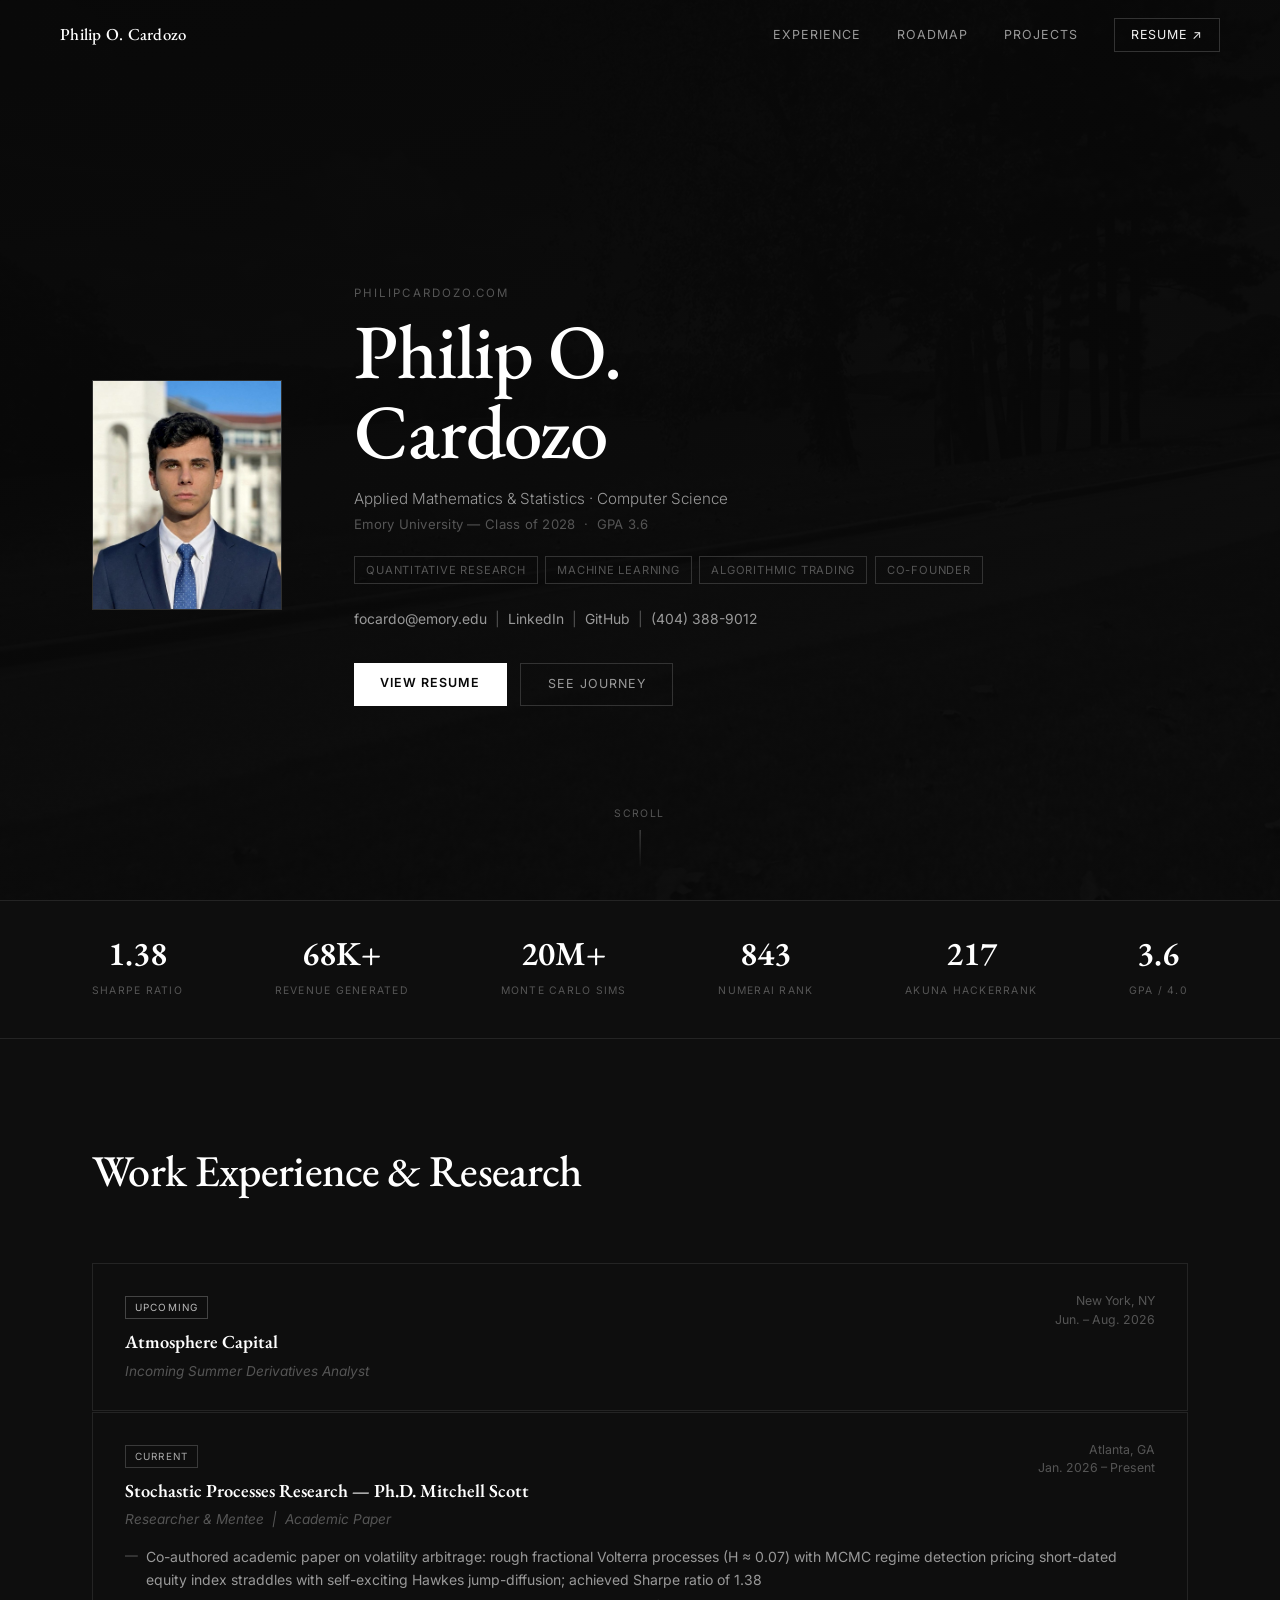
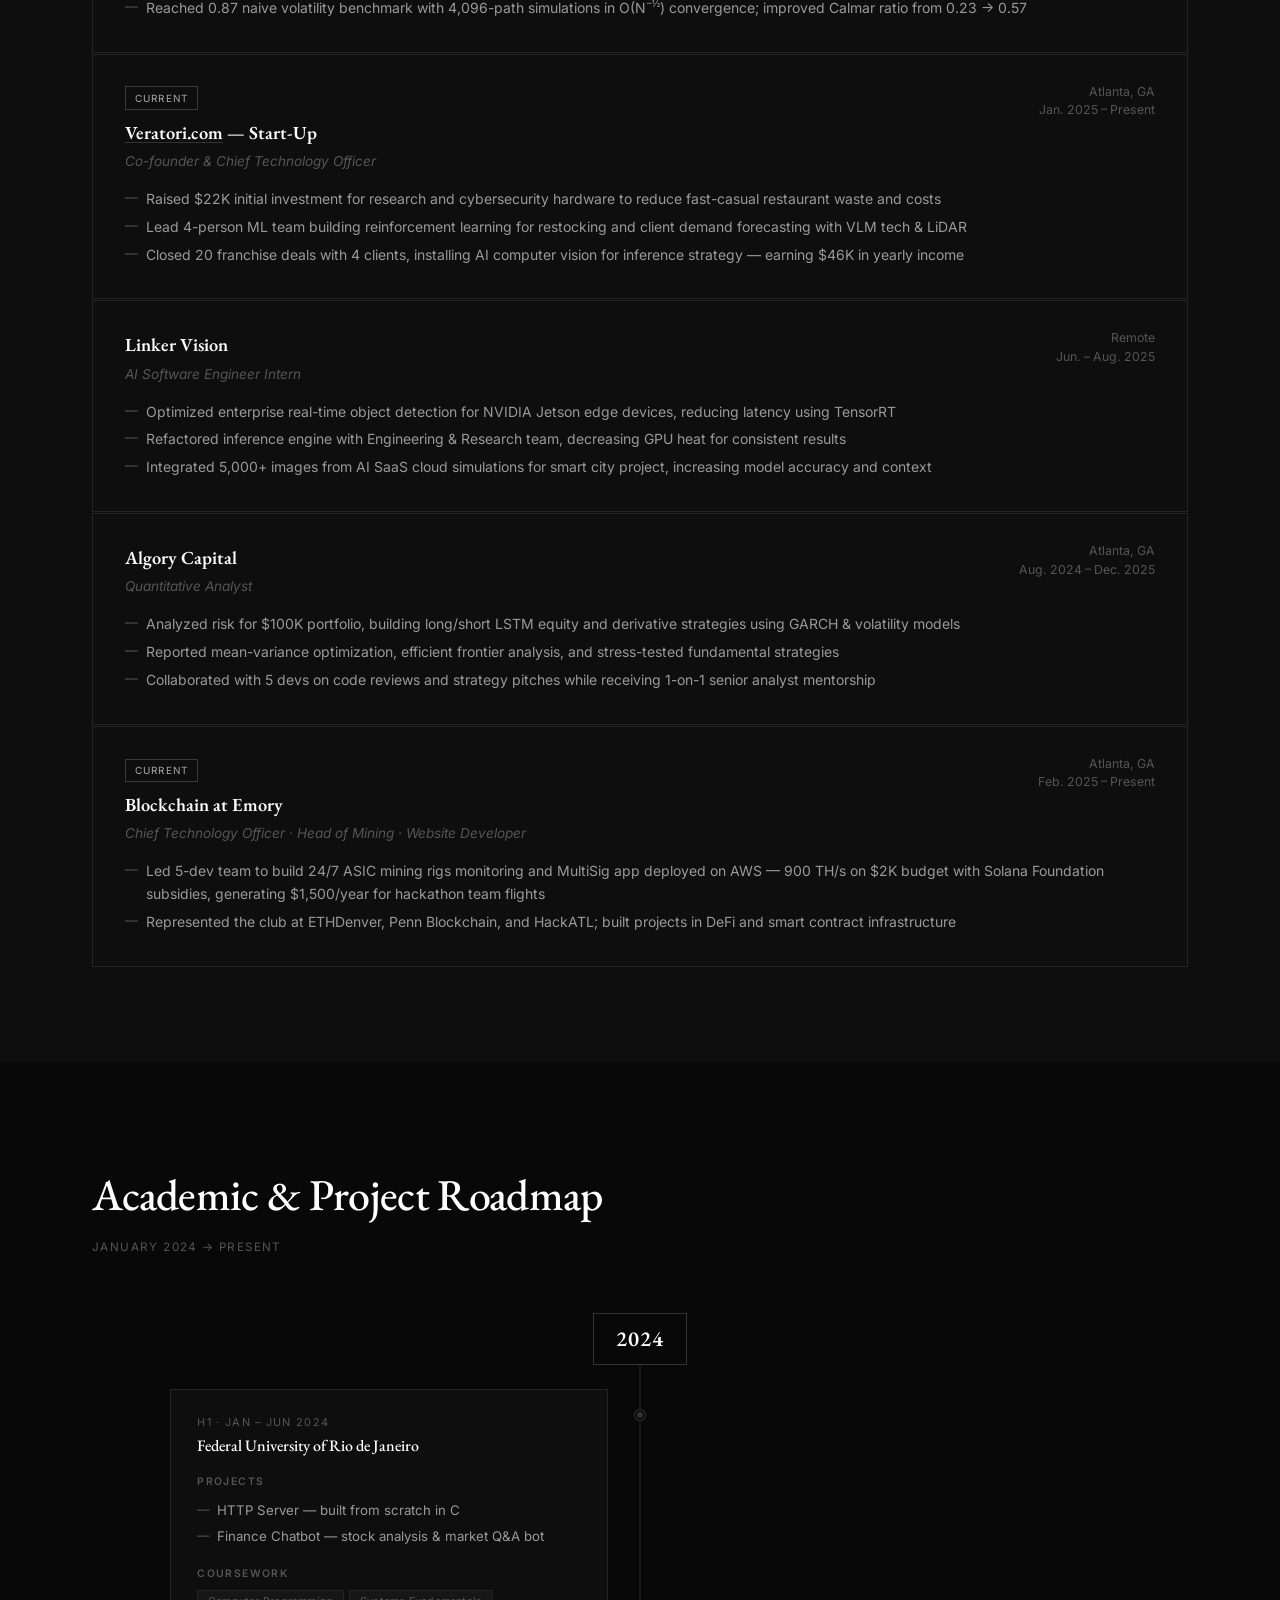
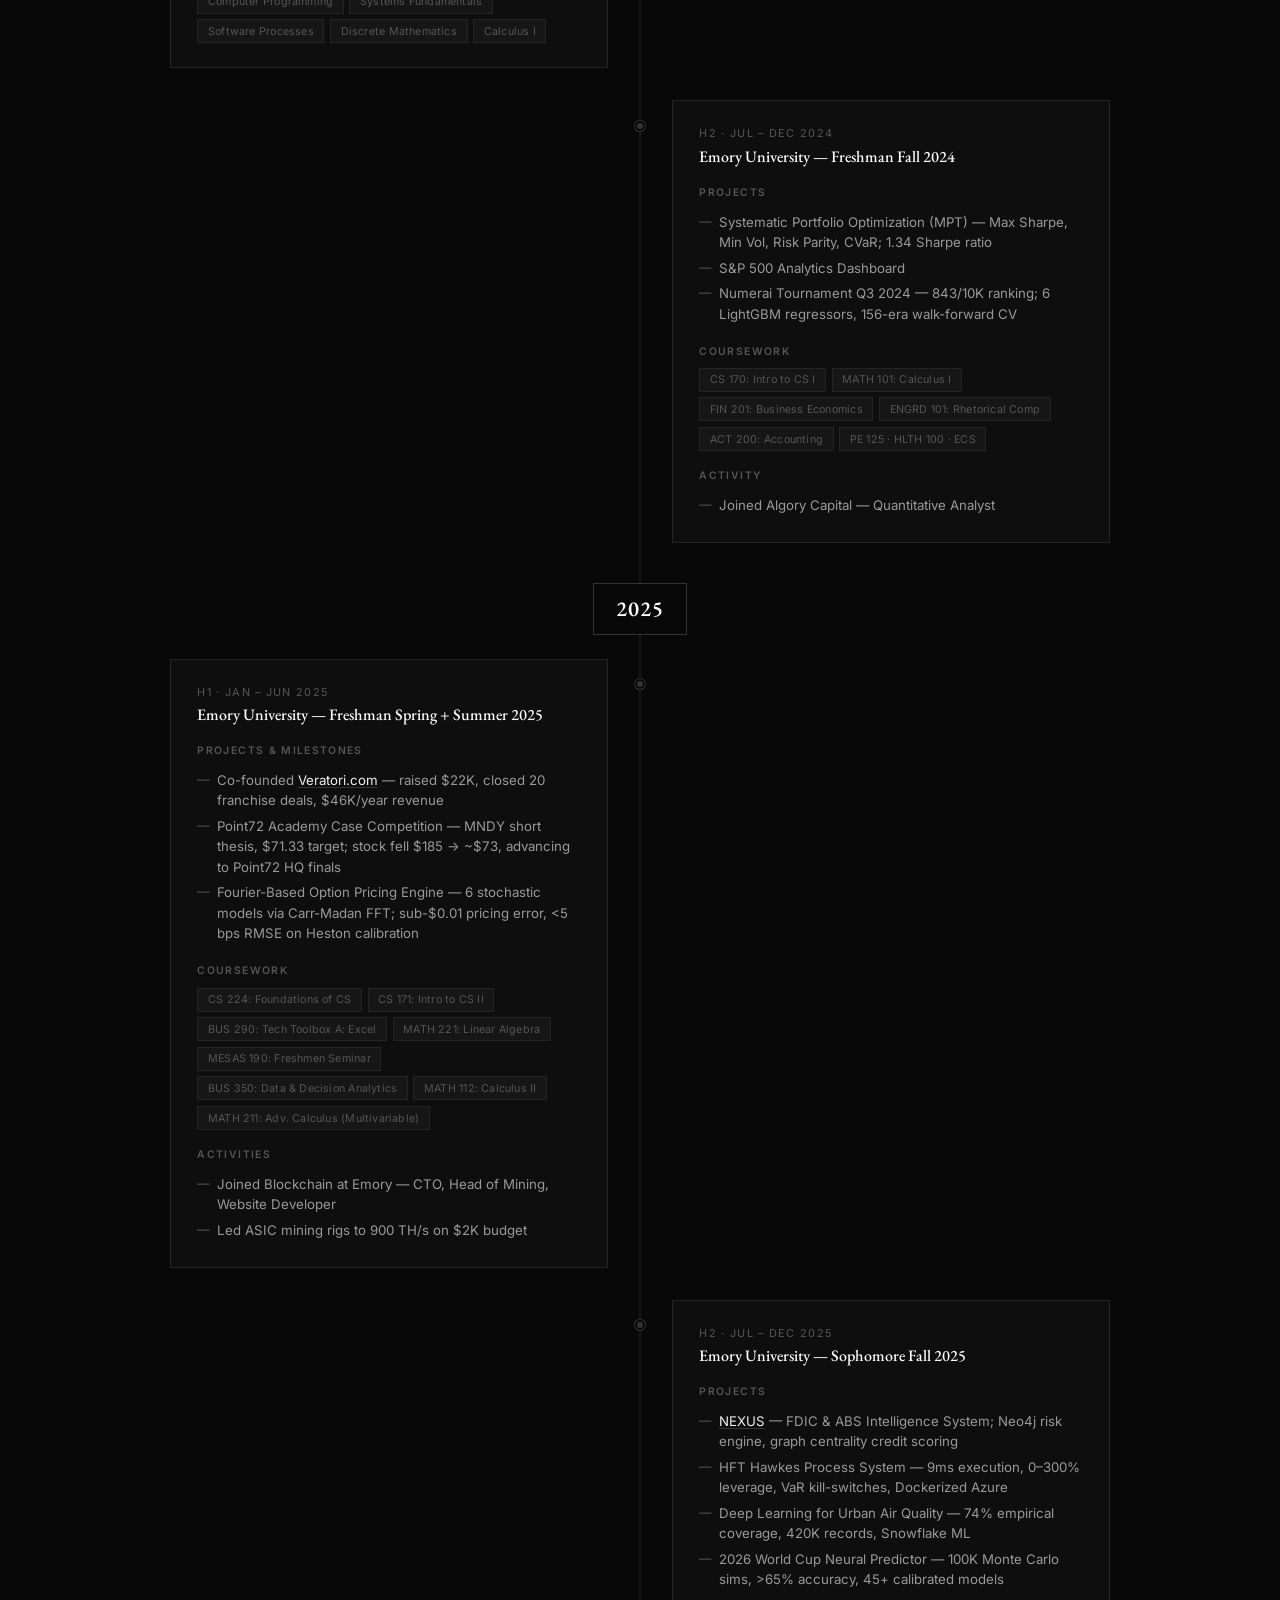
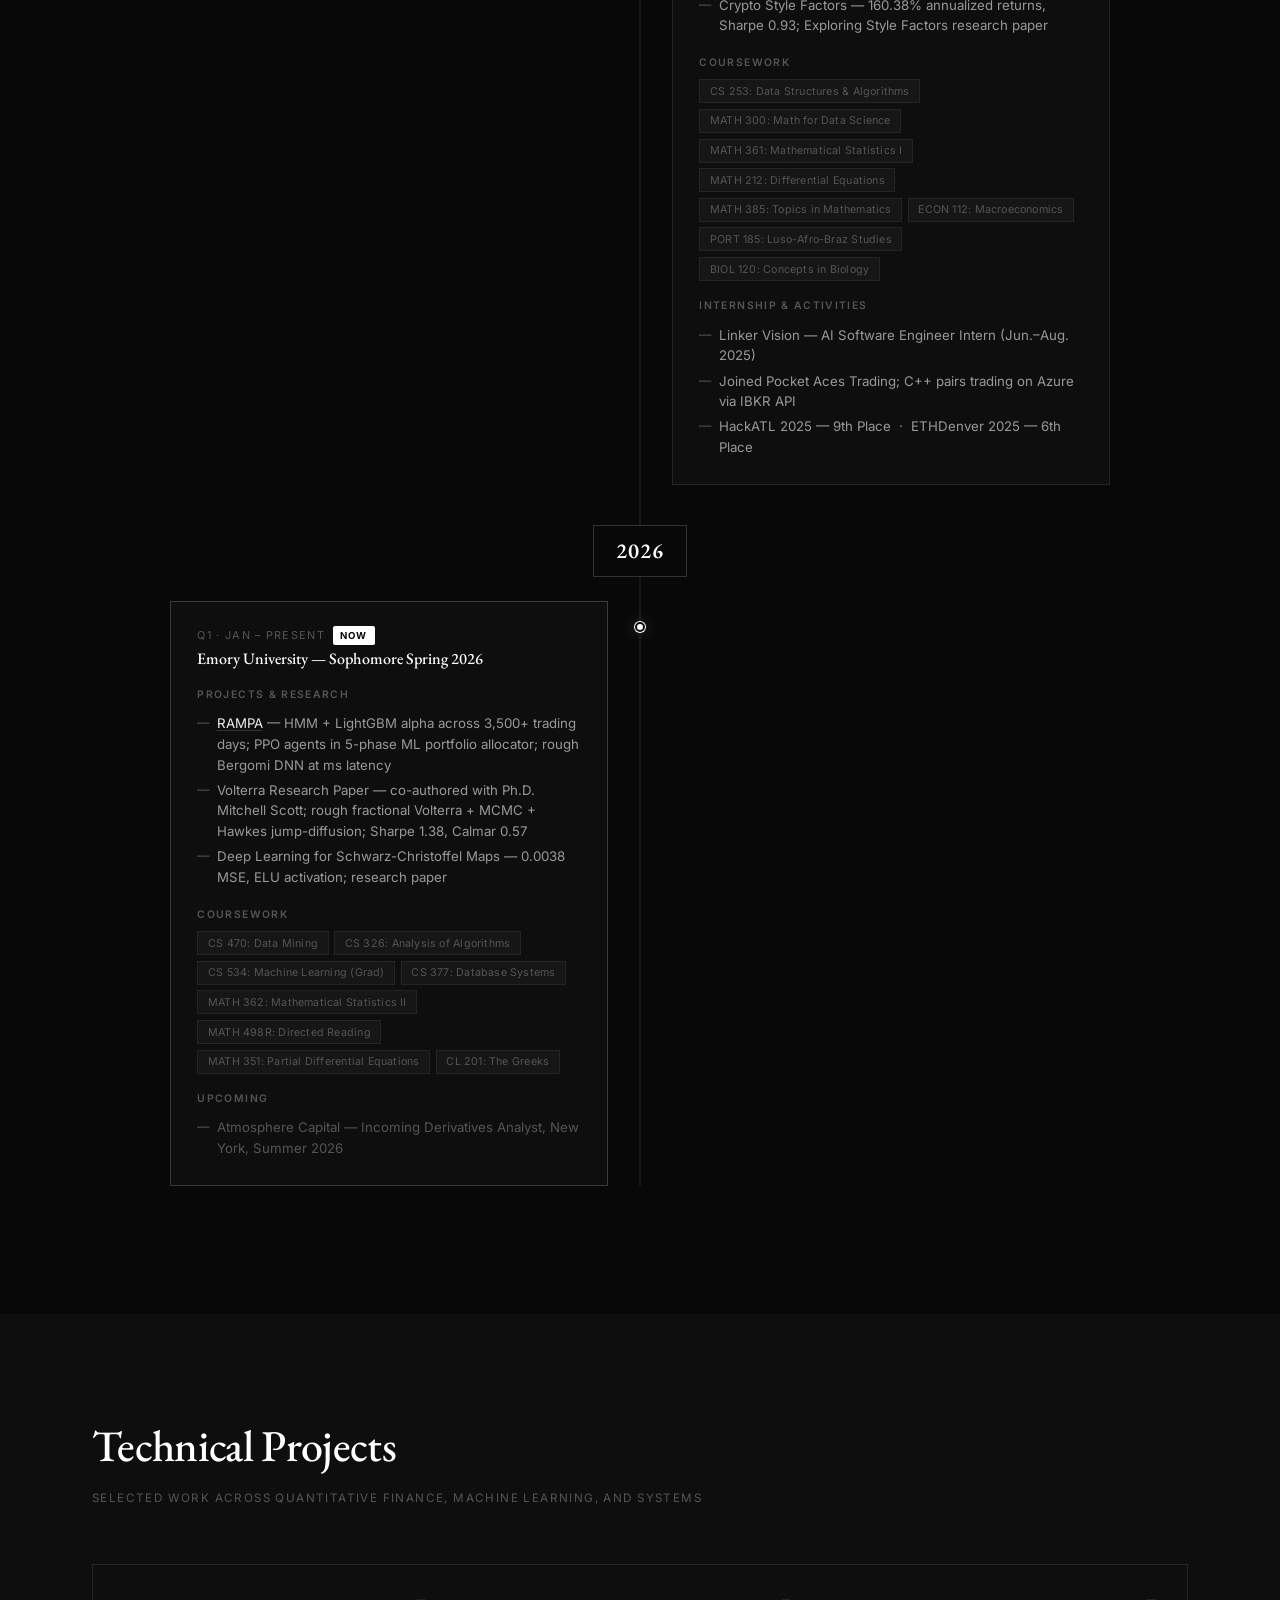
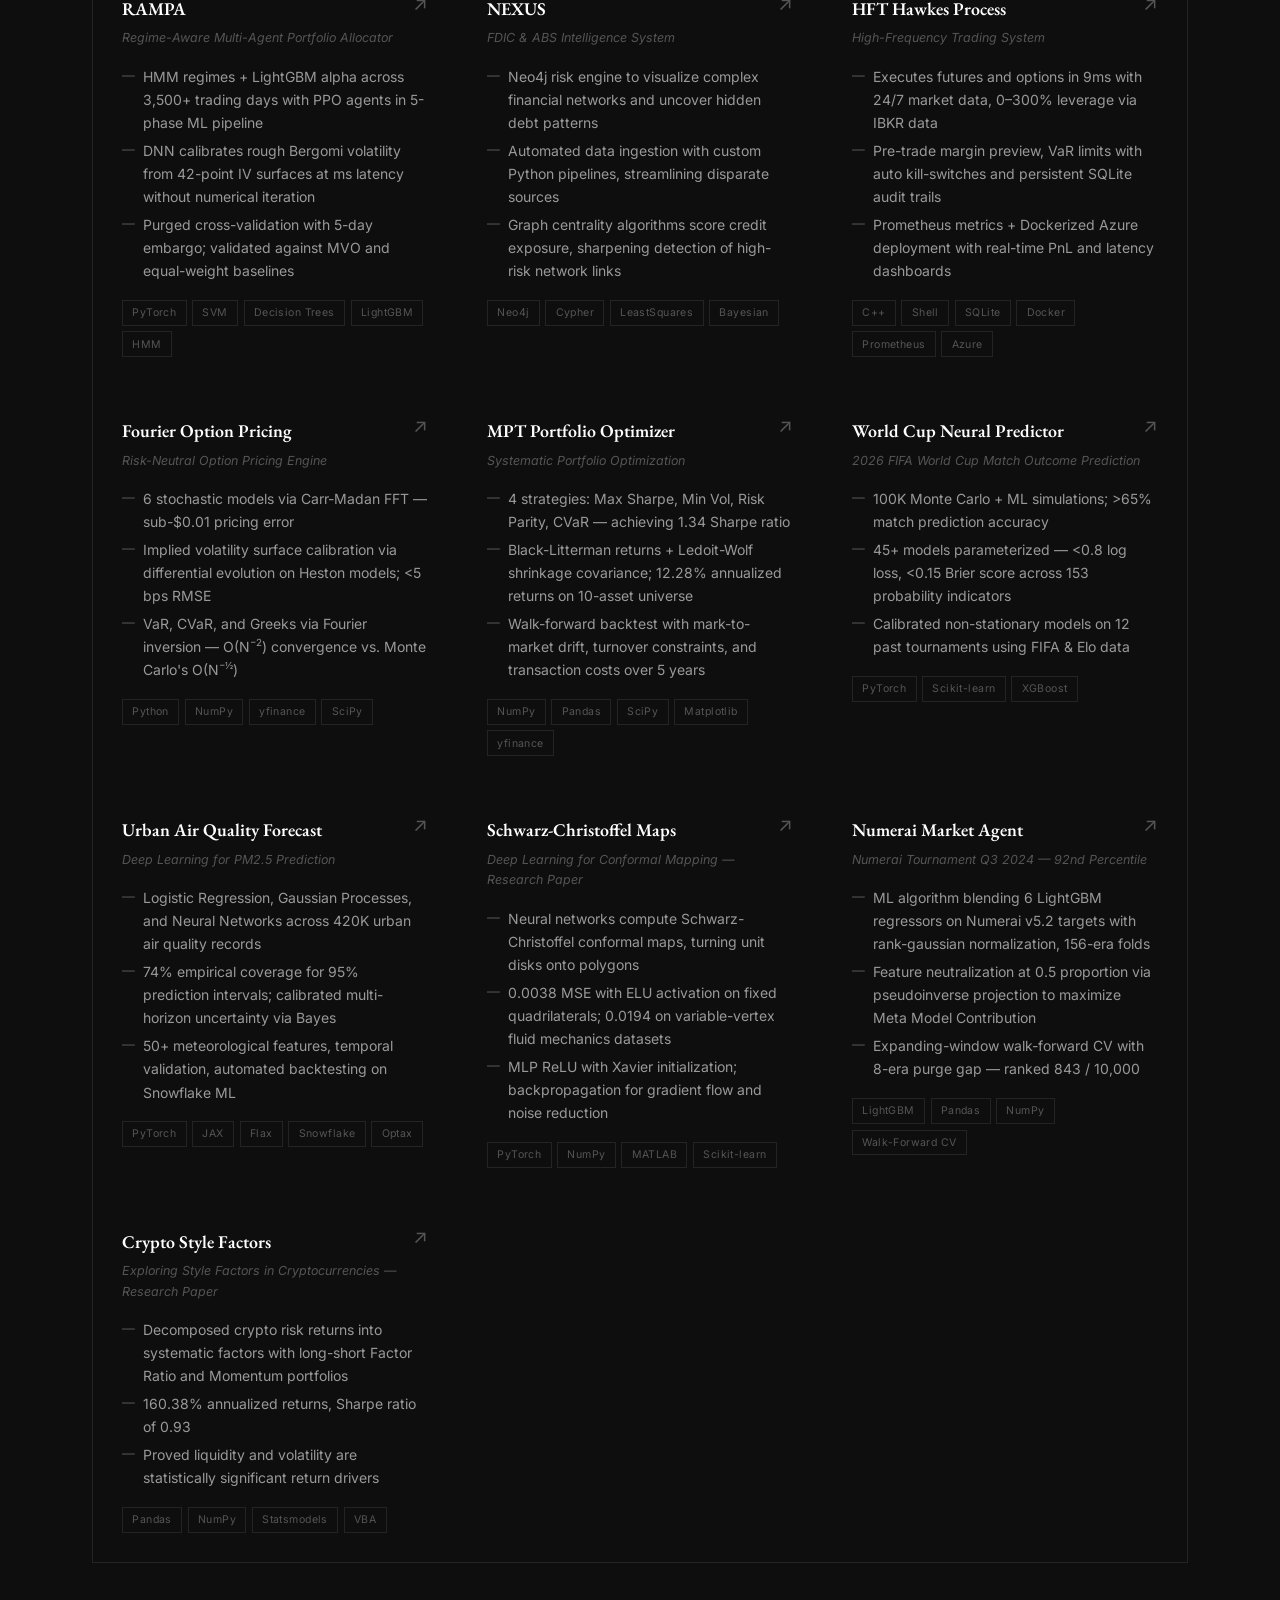
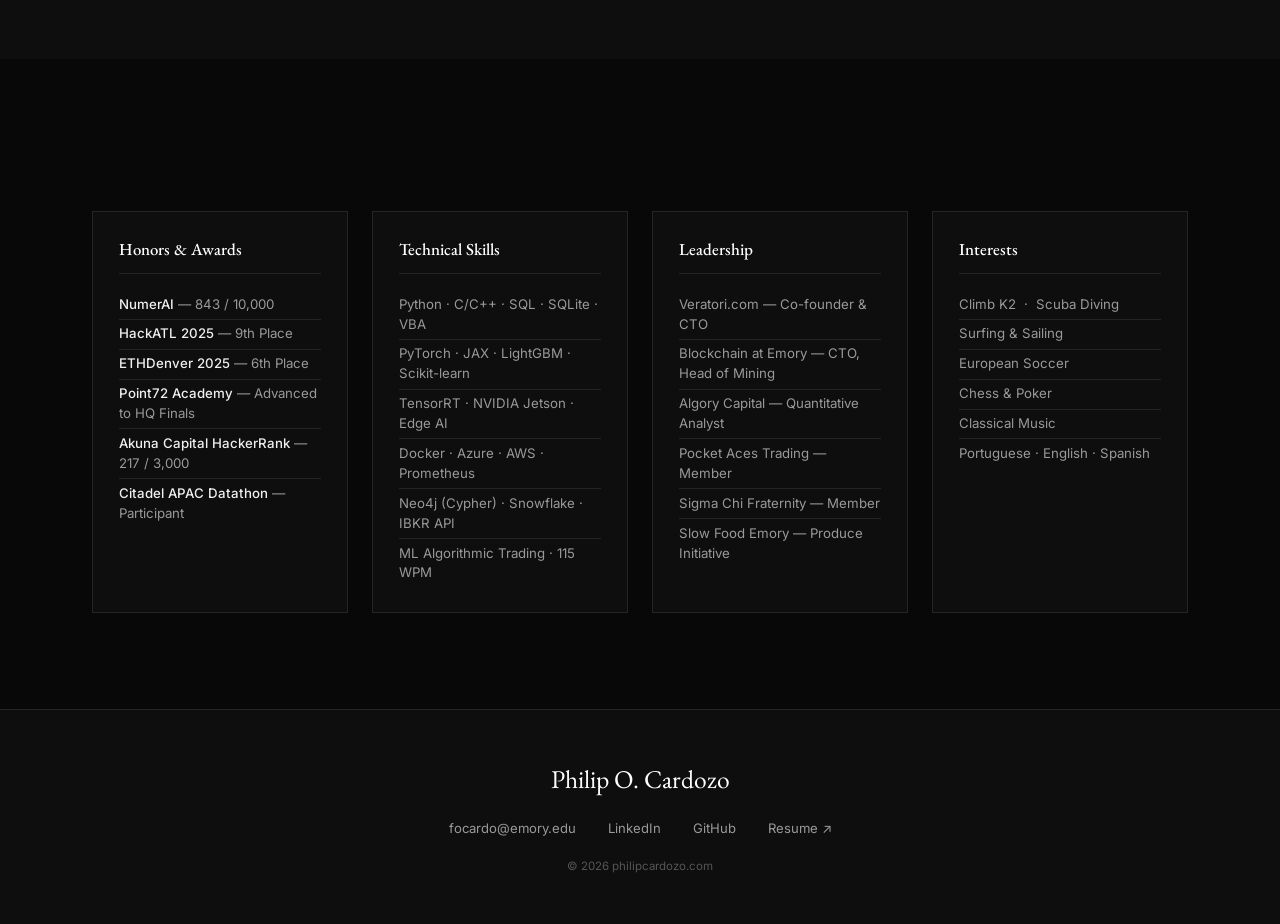
==== index.html @ af7cee8f "Initial commit of Philip-Cardozo.com files" ====
<!DOCTYPE html>
<html lang="en">
<head>
  <meta charset="UTF-8">
  <meta name="viewport" content="width=device-width, initial-scale=1.0">
  <title>Philip O. Cardozo</title>
  <meta name="description" content="Philip O. Cardozo — Applied Mathematics & Computer Science at Emory University. Quantitative Researcher, ML Engineer, Co-founder.">
  <link rel="preconnect" href="https://fonts.googleapis.com">
  <link rel="preconnect" href="https://fonts.gstatic.com" crossorigin>
  <link href="https://fonts.googleapis.com/css2?family=EB+Garamond:ital,wght@0,400;0,500;0,600;0,700;1,400&family=Inter:wght@300;400;500;600;700&display=swap" rel="stylesheet">
  <link rel="stylesheet" href="styles.css">
</head>
<body>

  <!-- Navigation -->
  <nav id="navbar">
    <div class="nav-container">
      <a href="#hero" class="nav-brand">Philip O. Cardozo</a>
      <button class="nav-toggle" id="navToggle" aria-label="Toggle menu">
        <span></span><span></span><span></span>
      </button>
      <div class="nav-links" id="navLinks">
        <a href="#experience">Experience</a>
        <a href="#roadmap">Roadmap</a>
        <a href="#projects">Projects</a>
        <a href="Resume.pdf" target="_blank" class="nav-resume">Resume ↗</a>
      </div>
    </div>
  </nav>

  <!-- Hero -->
  <section id="hero">
    <div class="hero-bg"></div>
    <div class="hero-overlay"></div>
    <div class="hero-content">
      <div class="hero-photo">
        <img src="Profile Picture.jpeg" alt="Philip Cardozo">
      </div>
      <div class="hero-text">
        <p class="hero-eyebrow">philipcardozo.com</p>
        <h1>Philip O.<br>Cardozo</h1>
        <p class="hero-subtitle">Applied Mathematics &amp; Statistics · Computer Science</p>
        <p class="hero-institution">Emory University &mdash; Class of 2028 &nbsp;·&nbsp; GPA 3.6</p>
        <div class="hero-tags">
          <span>Quantitative Research</span>
          <span>Machine Learning</span>
          <span>Algorithmic Trading</span>
          <span>Co-founder</span>
        </div>
        <div class="hero-links">
          <a href="mailto:focardo@emory.edu">focardo@emory.edu</a>
          <span class="sep">|</span>
          <a href="https://www.linkedin.com/in/felipecardozo-" target="_blank">LinkedIn</a>
          <span class="sep">|</span>
          <a href="https://github.com/FelipeCardozo0" target="_blank">GitHub</a>
          <span class="sep">|</span>
          <a href="tel:+14043889012">(404) 388-9012</a>
        </div>
        <div class="hero-actions">
          <a href="Resume.pdf" target="_blank" class="btn-primary">View Resume</a>
          <a href="#roadmap" class="btn-secondary">See Journey</a>
        </div>
      </div>
    </div>
    <a href="#stats" class="scroll-cue" aria-label="Scroll down">
      <span>scroll</span>
      <div class="scroll-line"></div>
    </a>
  </section>

  <!-- Stats Bar -->
  <section id="stats">
    <div class="stats-container">
      <div class="stat">
        <span class="stat-number">1.38</span>
        <span class="stat-label">Sharpe Ratio</span>
      </div>
      <div class="stat">
        <span class="stat-number">$68K+</span>
        <span class="stat-label">Revenue Generated</span>
      </div>
      <div class="stat">
        <span class="stat-number">20M+</span>
        <span class="stat-label">Monte Carlo Sims</span>
      </div>
      <div class="stat">
        <span class="stat-number">843<small>/10K</small></span>
        <span class="stat-label">NumerAI Rank</span>
      </div>
      <div class="stat">
        <span class="stat-number">217<small>/3K</small></span>
        <span class="stat-label">Akuna HackerRank</span>
      </div>
      <div class="stat">
        <span class="stat-number">3.6</span>
        <span class="stat-label">GPA / 4.0</span>
      </div>
    </div>
  </section>

  <!-- Experience -->
  <section id="experience">
    <div class="container">
      <h2 class="section-title">Work Experience &amp; Research</h2>
      <div class="exp-list">

        <div class="exp-card">
          <div class="exp-meta-row">
            <div>
              <span class="exp-badge upcoming">Upcoming</span>
              <h3>Atmosphere Capital</h3>
              <p class="exp-role">Incoming Summer Derivatives Analyst</p>
            </div>
            <div class="exp-right">
              <span class="exp-loc">New York, NY</span>
              <span class="exp-date">Jun. – Aug. 2026</span>
            </div>
          </div>
        </div>

        <div class="exp-card">
          <div class="exp-meta-row">
            <div>
              <span class="exp-badge current">Current</span>
              <h3>Stochastic Processes Research &mdash; Ph.D. Mitchell Scott</h3>
              <p class="exp-role">Researcher &amp; Mentee &nbsp;|&nbsp; Academic Paper</p>
            </div>
            <div class="exp-right">
              <span class="exp-loc">Atlanta, GA</span>
              <span class="exp-date">Jan. 2026 – Present</span>
            </div>
          </div>
          <ul class="bullets">
            <li>Co-authored academic paper on volatility arbitrage: rough fractional Volterra processes (H&nbsp;≈&nbsp;0.07) with MCMC regime detection pricing short-dated equity index straddles with self-exciting Hawkes jump-diffusion; achieved Sharpe ratio of 1.38</li>
            <li>Reached 0.87 naive volatility benchmark with 4,096-path simulations in O(N<sup>−½</sup>) convergence; improved Calmar ratio from 0.23 → 0.57</li>
          </ul>
        </div>

        <div class="exp-card">
          <div class="exp-meta-row">
            <div>
              <span class="exp-badge current">Current</span>
              <h3><a href="https://veratori.com" target="_blank">Veratori.com</a> &mdash; Start-Up</h3>
              <p class="exp-role">Co-founder &amp; Chief Technology Officer</p>
            </div>
            <div class="exp-right">
              <span class="exp-loc">Atlanta, GA</span>
              <span class="exp-date">Jan. 2025 – Present</span>
            </div>
          </div>
          <ul class="bullets">
            <li>Raised $22K initial investment for research and cybersecurity hardware to reduce fast-casual restaurant waste and costs</li>
            <li>Lead 4-person ML team building reinforcement learning for restocking and client demand forecasting with VLM tech &amp; LiDAR</li>
            <li>Closed 20 franchise deals with 4 clients, installing AI computer vision for inference strategy — earning $46K in yearly income</li>
          </ul>
        </div>

        <div class="exp-card">
          <div class="exp-meta-row">
            <div>
              <h3>Linker Vision</h3>
              <p class="exp-role">AI Software Engineer Intern</p>
            </div>
            <div class="exp-right">
              <span class="exp-loc">Remote</span>
              <span class="exp-date">Jun. – Aug. 2025</span>
            </div>
          </div>
          <ul class="bullets">
            <li>Optimized enterprise real-time object detection for NVIDIA Jetson edge devices, reducing latency using TensorRT</li>
            <li>Refactored inference engine with Engineering &amp; Research team, decreasing GPU heat for consistent results</li>
            <li>Integrated 5,000+ images from AI SaaS cloud simulations for smart city project, increasing model accuracy and context</li>
          </ul>
        </div>

        <div class="exp-card">
          <div class="exp-meta-row">
            <div>
              <h3>Algory Capital</h3>
              <p class="exp-role">Quantitative Analyst</p>
            </div>
            <div class="exp-right">
              <span class="exp-loc">Atlanta, GA</span>
              <span class="exp-date">Aug. 2024 – Dec. 2025</span>
            </div>
          </div>
          <ul class="bullets">
            <li>Analyzed risk for $100K portfolio, building long/short LSTM equity and derivative strategies using GARCH &amp; volatility models</li>
            <li>Reported mean-variance optimization, efficient frontier analysis, and stress-tested fundamental strategies</li>
            <li>Collaborated with 5 devs on code reviews and strategy pitches while receiving 1-on-1 senior analyst mentorship</li>
          </ul>
        </div>

        <div class="exp-card">
          <div class="exp-meta-row">
            <div>
              <span class="exp-badge current">Current</span>
              <h3>Blockchain at Emory</h3>
              <p class="exp-role">Chief Technology Officer &middot; Head of Mining &middot; Website Developer</p>
            </div>
            <div class="exp-right">
              <span class="exp-loc">Atlanta, GA</span>
              <span class="exp-date">Feb. 2025 – Present</span>
            </div>
          </div>
          <ul class="bullets">
            <li>Led 5-dev team to build 24/7 ASIC mining rigs monitoring and MultiSig app deployed on AWS — 900 TH/s on $2K budget with Solana Foundation subsidies, generating $1,500/year for hackathon team flights</li>
            <li>Represented the club at ETHDenver, Penn Blockchain, and HackATL; built projects in DeFi and smart contract infrastructure</li>
          </ul>
        </div>

      </div>
    </div>
  </section>

  <!-- Roadmap -->
  <section id="roadmap">
    <div class="container">
      <h2 class="section-title">Academic &amp; Project Roadmap</h2>
      <p class="section-sub">January 2024 → Present</p>

      <div class="timeline">
        <div class="tl-center-line"></div>

        <!-- 2024 -->
        <div class="year-label">
          <div class="year-bubble">2024</div>
        </div>

        <div class="tl-row left">
          <div class="tl-card">
            <div class="tl-period">H1 · Jan – Jun 2024</div>
            <div class="tl-school">Federal University of Rio de Janeiro</div>
            <div class="tl-block">
              <h4>Projects</h4>
              <ul>
                <li>HTTP Server — built from scratch in C</li>
                <li>Finance Chatbot — stock analysis &amp; market Q&amp;A bot</li>
              </ul>
            </div>
            <div class="tl-block">
              <h4>Coursework</h4>
              <div class="tag-row">
                <span>Computer Programming</span>
                <span>Systems Fundamentals</span>
                <span>Software Processes</span>
                <span>Discrete Mathematics</span>
                <span>Calculus I</span>
              </div>
            </div>
          </div>
          <div class="tl-dot"></div>
        </div>

        <div class="tl-row right">
          <div class="tl-dot"></div>
          <div class="tl-card">
            <div class="tl-period">H2 · Jul – Dec 2024</div>
            <div class="tl-school">Emory University — Freshman Fall 2024</div>
            <div class="tl-block">
              <h4>Projects</h4>
              <ul>
                <li>Systematic Portfolio Optimization (MPT) — Max Sharpe, Min Vol, Risk Parity, CVaR; 1.34 Sharpe ratio</li>
                <li>S&amp;P 500 Analytics Dashboard</li>
                <li>Numerai Tournament Q3 2024 — 843/10K ranking; 6 LightGBM regressors, 156-era walk-forward CV</li>
              </ul>
            </div>
            <div class="tl-block">
              <h4>Coursework</h4>
              <div class="tag-row">
                <span>CS 170: Intro to CS I</span>
                <span>MATH 101: Calculus I</span>
                <span>FIN 201: Business Economics</span>
                <span>ENGRD 101: Rhetorical Comp</span>
                <span>ACT 200: Accounting</span>
                <span>PE 125 · HLTH 100 · ECS</span>
              </div>
            </div>
            <div class="tl-block">
              <h4>Activity</h4>
              <ul><li>Joined Algory Capital — Quantitative Analyst</li></ul>
            </div>
          </div>
        </div>

        <!-- 2025 -->
        <div class="year-label">
          <div class="year-bubble">2025</div>
        </div>

        <div class="tl-row left">
          <div class="tl-card">
            <div class="tl-period">H1 · Jan – Jun 2025</div>
            <div class="tl-school">Emory University — Freshman Spring + Summer 2025</div>
            <div class="tl-block">
              <h4>Projects &amp; Milestones</h4>
              <ul>
                <li>Co-founded <a href="https://veratori.com" target="_blank">Veratori.com</a> — raised $22K, closed 20 franchise deals, $46K/year revenue</li>
                <li>Point72 Academy Case Competition — MNDY short thesis, $71.33 target; stock fell $185 → ~$73, advancing to Point72 HQ finals</li>
                <li>Fourier-Based Option Pricing Engine — 6 stochastic models via Carr-Madan FFT; sub-$0.01 pricing error, &lt;5 bps RMSE on Heston calibration</li>
              </ul>
            </div>
            <div class="tl-block">
              <h4>Coursework</h4>
              <div class="tag-row">
                <span>CS 224: Foundations of CS</span>
                <span>CS 171: Intro to CS II</span>
                <span>BUS 290: Tech Toolbox A: Excel</span>
                <span>MATH 221: Linear Algebra</span>
                <span>MESAS 190: Freshmen Seminar</span>
                <span>BUS 350: Data &amp; Decision Analytics</span>
                <span>MATH 112: Calculus II</span>
                <span>MATH 211: Adv. Calculus (Multivariable)</span>
              </div>
            </div>
            <div class="tl-block">
              <h4>Activities</h4>
              <ul>
                <li>Joined Blockchain at Emory — CTO, Head of Mining, Website Developer</li>
                <li>Led ASIC mining rigs to 900 TH/s on $2K budget</li>
              </ul>
            </div>
          </div>
          <div class="tl-dot"></div>
        </div>

        <div class="tl-row right">
          <div class="tl-dot"></div>
          <div class="tl-card">
            <div class="tl-period">H2 · Jul – Dec 2025</div>
            <div class="tl-school">Emory University — Sophomore Fall 2025</div>
            <div class="tl-block">
              <h4>Projects</h4>
              <ul>
                <li><a href="https://github.com/philipcardozo/Network-Enhanced-Underwriting-eXposure-Intelligence-System-NEXUS-" target="_blank">NEXUS</a> — FDIC &amp; ABS Intelligence System; Neo4j risk engine, graph centrality credit scoring</li>
                <li>HFT Hawkes Process System — 9ms execution, 0–300% leverage, VaR kill-switches, Dockerized Azure</li>
                <li>Deep Learning for Urban Air Quality — 74% empirical coverage, 420K records, Snowflake ML</li>
                <li>2026 World Cup Neural Predictor — 100K Monte Carlo sims, &gt;65% accuracy, 45+ calibrated models</li>
                <li>Crypto Style Factors — 160.38% annualized returns, Sharpe 0.93; Exploring Style Factors research paper</li>
              </ul>
            </div>
            <div class="tl-block">
              <h4>Coursework</h4>
              <div class="tag-row">
                <span>CS 253: Data Structures &amp; Algorithms</span>
                <span>MATH 300: Math for Data Science</span>
                <span>MATH 361: Mathematical Statistics I</span>
                <span>MATH 212: Differential Equations</span>
                <span>MATH 385: Topics in Mathematics</span>
                <span>ECON 112: Macroeconomics</span>
                <span>PORT 185: Luso-Afro-Braz Studies</span>
                <span>BIOL 120: Concepts in Biology</span>
              </div>
            </div>
            <div class="tl-block">
              <h4>Internship &amp; Activities</h4>
              <ul>
                <li>Linker Vision — AI Software Engineer Intern (Jun.–Aug. 2025)</li>
                <li>Joined Pocket Aces Trading; C++ pairs trading on Azure via IBKR API</li>
                <li>HackATL 2025 — 9th Place &nbsp;·&nbsp; ETHDenver 2025 — 6th Place</li>
              </ul>
            </div>
          </div>
        </div>

        <!-- 2026 -->
        <div class="year-label">
          <div class="year-bubble">2026</div>
        </div>

        <div class="tl-row left">
          <div class="tl-card active">
            <div class="tl-period">Q1 · Jan – Present <span class="now-badge">Now</span></div>
            <div class="tl-school">Emory University — Sophomore Spring 2026</div>
            <div class="tl-block">
              <h4>Projects &amp; Research</h4>
              <ul>
                <li><a href="https://github.com/philipcardozo/RAMPA-Regime-Aware-Multi-Agent-Portfolio-Allocator" target="_blank">RAMPA</a> — HMM + LightGBM alpha across 3,500+ trading days; PPO agents in 5-phase ML portfolio allocator; rough Bergomi DNN at ms latency</li>
                <li>Volterra Research Paper — co-authored with Ph.D. Mitchell Scott; rough fractional Volterra + MCMC + Hawkes jump-diffusion; Sharpe 1.38, Calmar 0.57</li>
                <li>Deep Learning for Schwarz-Christoffel Maps — 0.0038 MSE, ELU activation; research paper</li>
              </ul>
            </div>
            <div class="tl-block">
              <h4>Coursework</h4>
              <div class="tag-row">
                <span>CS 470: Data Mining</span>
                <span>CS 326: Analysis of Algorithms</span>
                <span>CS 534: Machine Learning (Grad)</span>
                <span>CS 377: Database Systems</span>
                <span>MATH 362: Mathematical Statistics II</span>
                <span>MATH 498R: Directed Reading</span>
                <span>MATH 351: Partial Differential Equations</span>
                <span>CL 201: The Greeks</span>
              </div>
            </div>
            <div class="tl-block upcoming-block">
              <h4>Upcoming</h4>
              <ul><li>Atmosphere Capital — Incoming Derivatives Analyst, New York, Summer 2026</li></ul>
            </div>
          </div>
          <div class="tl-dot active-dot"></div>
        </div>

      </div><!-- end timeline -->
    </div>
  </section>

  <!-- Projects -->
  <section id="projects">
    <div class="container">
      <h2 class="section-title">Technical Projects</h2>
      <p class="section-sub">Selected work across quantitative finance, machine learning, and systems</p>
      <div class="projects-grid">

        <div class="proj-card">
          <div class="proj-head">
            <h3>RAMPA</h3>
            <a href="https://github.com/philipcardozo/RAMPA-Regime-Aware-Multi-Agent-Portfolio-Allocator" target="_blank" class="proj-arrow">↗</a>
          </div>
          <p class="proj-sub">Regime-Aware Multi-Agent Portfolio Allocator</p>
          <ul class="bullets">
            <li>HMM regimes + LightGBM alpha across 3,500+ trading days with PPO agents in 5-phase ML pipeline</li>
            <li>DNN calibrates rough Bergomi volatility from 42-point IV surfaces at ms latency without numerical iteration</li>
            <li>Purged cross-validation with 5-day embargo; validated against MVO and equal-weight baselines</li>
          </ul>
          <div class="tech-row">
            <span>PyTorch</span><span>SVM</span><span>Decision Trees</span><span>LightGBM</span><span>HMM</span>
          </div>
        </div>

        <div class="proj-card">
          <div class="proj-head">
            <h3>NEXUS</h3>
            <a href="https://github.com/philipcardozo/Network-Enhanced-Underwriting-eXposure-Intelligence-System-NEXUS-" target="_blank" class="proj-arrow">↗</a>
          </div>
          <p class="proj-sub">FDIC &amp; ABS Intelligence System</p>
          <ul class="bullets">
            <li>Neo4j risk engine to visualize complex financial networks and uncover hidden debt patterns</li>
            <li>Automated data ingestion with custom Python pipelines, streamlining disparate sources</li>
            <li>Graph centrality algorithms score credit exposure, sharpening detection of high-risk network links</li>
          </ul>
          <div class="tech-row">
            <span>Neo4j</span><span>Cypher</span><span>LeastSquares</span><span>Bayesian</span>
          </div>
        </div>

        <div class="proj-card">
          <div class="proj-head">
            <h3>HFT Hawkes Process</h3>
            <a href="https://github.com/FelipeCardozo0" target="_blank" class="proj-arrow">↗</a>
          </div>
          <p class="proj-sub">High-Frequency Trading System</p>
          <ul class="bullets">
            <li>Executes futures and options in 9ms with 24/7 market data, 0–300% leverage via IBKR data</li>
            <li>Pre-trade margin preview, VaR limits with auto kill-switches and persistent SQLite audit trails</li>
            <li>Prometheus metrics + Dockerized Azure deployment with real-time PnL and latency dashboards</li>
          </ul>
          <div class="tech-row">
            <span>C++</span><span>Shell</span><span>SQLite</span><span>Docker</span><span>Prometheus</span><span>Azure</span>
          </div>
        </div>

        <div class="proj-card">
          <div class="proj-head">
            <h3>Fourier Option Pricing</h3>
            <a href="https://github.com/FelipeCardozo0" target="_blank" class="proj-arrow">↗</a>
          </div>
          <p class="proj-sub">Risk-Neutral Option Pricing Engine</p>
          <ul class="bullets">
            <li>6 stochastic models via Carr-Madan FFT — sub-$0.01 pricing error</li>
            <li>Implied volatility surface calibration via differential evolution on Heston models; &lt;5 bps RMSE</li>
            <li>VaR, CVaR, and Greeks via Fourier inversion — O(N<sup>−2</sup>) convergence vs. Monte Carlo's O(N<sup>−½</sup>)</li>
          </ul>
          <div class="tech-row">
            <span>Python</span><span>NumPy</span><span>yfinance</span><span>SciPy</span>
          </div>
        </div>

        <div class="proj-card">
          <div class="proj-head">
            <h3>MPT Portfolio Optimizer</h3>
            <a href="https://github.com/FelipeCardozo0" target="_blank" class="proj-arrow">↗</a>
          </div>
          <p class="proj-sub">Systematic Portfolio Optimization</p>
          <ul class="bullets">
            <li>4 strategies: Max Sharpe, Min Vol, Risk Parity, CVaR — achieving 1.34 Sharpe ratio</li>
            <li>Black-Litterman returns + Ledoit-Wolf shrinkage covariance; 12.28% annualized returns on 10-asset universe</li>
            <li>Walk-forward backtest with mark-to-market drift, turnover constraints, and transaction costs over 5 years</li>
          </ul>
          <div class="tech-row">
            <span>NumPy</span><span>Pandas</span><span>SciPy</span><span>Matplotlib</span><span>yfinance</span>
          </div>
        </div>

        <div class="proj-card">
          <div class="proj-head">
            <h3>World Cup Neural Predictor</h3>
            <a href="https://github.com/FelipeCardozo0" target="_blank" class="proj-arrow">↗</a>
          </div>
          <p class="proj-sub">2026 FIFA World Cup Match Outcome Prediction</p>
          <ul class="bullets">
            <li>100K Monte Carlo + ML simulations; &gt;65% match prediction accuracy</li>
            <li>45+ models parameterized — &lt;0.8 log loss, &lt;0.15 Brier score across 153 probability indicators</li>
            <li>Calibrated non-stationary models on 12 past tournaments using FIFA &amp; Elo data</li>
          </ul>
          <div class="tech-row">
            <span>PyTorch</span><span>Scikit-learn</span><span>XGBoost</span>
          </div>
        </div>

        <div class="proj-card">
          <div class="proj-head">
            <h3>Urban Air Quality Forecast</h3>
            <a href="https://github.com/FelipeCardozo0" target="_blank" class="proj-arrow">↗</a>
          </div>
          <p class="proj-sub">Deep Learning for PM2.5 Prediction</p>
          <ul class="bullets">
            <li>Logistic Regression, Gaussian Processes, and Neural Networks across 420K urban air quality records</li>
            <li>74% empirical coverage for 95% prediction intervals; calibrated multi-horizon uncertainty via Bayes</li>
            <li>50+ meteorological features, temporal validation, automated backtesting on Snowflake ML</li>
          </ul>
          <div class="tech-row">
            <span>PyTorch</span><span>JAX</span><span>Flax</span><span>Snowflake</span><span>Optax</span>
          </div>
        </div>

        <div class="proj-card">
          <div class="proj-head">
            <h3>Schwarz-Christoffel Maps</h3>
            <a href="https://github.com/FelipeCardozo0" target="_blank" class="proj-arrow">↗</a>
          </div>
          <p class="proj-sub">Deep Learning for Conformal Mapping &mdash; Research Paper</p>
          <ul class="bullets">
            <li>Neural networks compute Schwarz-Christoffel conformal maps, turning unit disks onto polygons</li>
            <li>0.0038 MSE with ELU activation on fixed quadrilaterals; 0.0194 on variable-vertex fluid mechanics datasets</li>
            <li>MLP ReLU with Xavier initialization; backpropagation for gradient flow and noise reduction</li>
          </ul>
          <div class="tech-row">
            <span>PyTorch</span><span>NumPy</span><span>MATLAB</span><span>Scikit-learn</span>
          </div>
        </div>

        <div class="proj-card">
          <div class="proj-head">
            <h3>Numerai Market Agent</h3>
            <a href="https://github.com/FelipeCardozo0" target="_blank" class="proj-arrow">↗</a>
          </div>
          <p class="proj-sub">Numerai Tournament Q3 2024 — 92nd Percentile</p>
          <ul class="bullets">
            <li>ML algorithm blending 6 LightGBM regressors on Numerai v5.2 targets with rank-gaussian normalization, 156-era folds</li>
            <li>Feature neutralization at 0.5 proportion via pseudoinverse projection to maximize Meta Model Contribution</li>
            <li>Expanding-window walk-forward CV with 8-era purge gap — ranked 843 / 10,000</li>
          </ul>
          <div class="tech-row">
            <span>LightGBM</span><span>Pandas</span><span>NumPy</span><span>Walk-Forward CV</span>
          </div>
        </div>

        <div class="proj-card">
          <div class="proj-head">
            <h3>Crypto Style Factors</h3>
            <a href="https://github.com/FelipeCardozo0" target="_blank" class="proj-arrow">↗</a>
          </div>
          <p class="proj-sub">Exploring Style Factors in Cryptocurrencies &mdash; Research Paper</p>
          <ul class="bullets">
            <li>Decomposed crypto risk returns into systematic factors with long-short Factor Ratio and Momentum portfolios</li>
            <li>160.38% annualized returns, Sharpe ratio of 0.93</li>
            <li>Proved liquidity and volatility are statistically significant return drivers</li>
          </ul>
          <div class="tech-row">
            <span>Pandas</span><span>NumPy</span><span>Statsmodels</span><span>VBA</span>
          </div>
        </div>

      </div>
    </div>
  </section>

  <!-- Additional -->
  <section id="additional">
    <div class="container">
      <div class="add-grid">

        <div class="add-card">
          <h3>Honors &amp; Awards</h3>
          <ul>
            <li><strong>NumerAI</strong> — 843 / 10,000</li>
            <li><strong>HackATL 2025</strong> — 9th Place</li>
            <li><strong>ETHDenver 2025</strong> — 6th Place</li>
            <li><strong>Point72 Academy</strong> — Advanced to HQ Finals</li>
            <li><strong>Akuna Capital HackerRank</strong> — 217 / 3,000</li>
            <li><strong>Citadel APAC Datathon</strong> — Participant</li>
          </ul>
        </div>

        <div class="add-card">
          <h3>Technical Skills</h3>
          <ul>
            <li>Python · C/C++ · SQL · SQLite · VBA</li>
            <li>PyTorch · JAX · LightGBM · Scikit-learn</li>
            <li>TensorRT · NVIDIA Jetson · Edge AI</li>
            <li>Docker · Azure · AWS · Prometheus</li>
            <li>Neo4j (Cypher) · Snowflake · IBKR API</li>
            <li>ML Algorithmic Trading · 115 WPM</li>
          </ul>
        </div>

        <div class="add-card">
          <h3>Leadership</h3>
          <ul>
            <li>Veratori.com — Co-founder &amp; CTO</li>
            <li>Blockchain at Emory — CTO, Head of Mining</li>
            <li>Algory Capital — Quantitative Analyst</li>
            <li>Pocket Aces Trading — Member</li>
            <li>Sigma Chi Fraternity — Member</li>
            <li>Slow Food Emory — Produce Initiative</li>
          </ul>
        </div>

        <div class="add-card">
          <h3>Interests</h3>
          <ul>
            <li>Climb K2 &nbsp;·&nbsp; Scuba Diving</li>
            <li>Surfing &amp; Sailing</li>
            <li>European Soccer</li>
            <li>Chess &amp; Poker</li>
            <li>Classical Music</li>
            <li>Portuguese · English · Spanish</li>
          </ul>
        </div>

      </div>
    </div>
  </section>

  <!-- Footer -->
  <footer>
    <div class="container">
      <div class="footer-inner">
        <p class="footer-name">Philip O. Cardozo</p>
        <div class="footer-links">
          <a href="mailto:focardo@emory.edu">focardo@emory.edu</a>
          <a href="https://www.linkedin.com/in/felipecardozo-" target="_blank">LinkedIn</a>
          <a href="https://github.com/FelipeCardozo0" target="_blank">GitHub</a>
          <a href="Resume.pdf" target="_blank">Resume ↗</a>
        </div>
        <p class="footer-copy">&copy; 2026 philipcardozo.com</p>
      </div>
    </div>
  </footer>

  <script src="script.js"></script>
</body>
</html>
---- styles.css ----
/* ─── Reset & Variables ───────────────────────────────────────────────── */
*, *::before, *::after { margin: 0; padding: 0; box-sizing: border-box; }

:root {
  --bg:       #080808;
  --bg2:      #0e0e0e;
  --bg3:      #161616;
  --border:   #242424;
  --border2:  #333333;
  --text:     #efefef;
  --text2:    #999999;
  --text3:    #555555;
  --white:    #ffffff;
  --serif:    'EB Garamond', Georgia, 'Times New Roman', serif;
  --sans:     'Inter', -apple-system, BlinkMacSystemFont, sans-serif;
}

html { scroll-behavior: smooth; font-size: 16px; }

body {
  background: var(--bg);
  color: var(--text);
  font-family: var(--sans);
  line-height: 1.65;
  overflow-x: hidden;
  -webkit-font-smoothing: antialiased;
}

a { color: inherit; text-decoration: none; }
ul { list-style: none; padding: 0; }
sup { font-size: 0.7em; }

/* ─── Navbar ──────────────────────────────────────────────────────────── */
#navbar {
  position: fixed;
  top: 0; left: 0; right: 0;
  z-index: 200;
  padding: 1.1rem 2rem;
  transition: background 0.35s, border-bottom 0.35s, padding 0.35s;
}
#navbar.scrolled {
  background: rgba(8, 8, 8, 0.92);
  backdrop-filter: blur(14px);
  -webkit-backdrop-filter: blur(14px);
  border-bottom: 1px solid var(--border);
  padding: 0.85rem 2rem;
}
.nav-container {
  max-width: 1160px;
  margin: 0 auto;
  display: flex;
  align-items: center;
  justify-content: space-between;
}
.nav-brand {
  font-family: var(--serif);
  font-size: 1.05rem;
  font-weight: 500;
  color: var(--white);
  letter-spacing: 0.015em;
  transition: opacity 0.2s;
}
.nav-brand:hover { opacity: 0.75; }

.nav-links {
  display: flex;
  align-items: center;
  gap: 2.25rem;
}
.nav-links a {
  font-size: 0.78rem;
  font-weight: 400;
  color: var(--text2);
  letter-spacing: 0.08em;
  text-transform: uppercase;
  transition: color 0.2s;
}
.nav-links a:hover { color: var(--white); }

.nav-resume {
  padding: 0.38rem 1rem !important;
  border: 1px solid var(--border2) !important;
  color: var(--text) !important;
  letter-spacing: 0.06em !important;
  transition: background 0.2s, color 0.2s, border-color 0.2s !important;
}
.nav-resume:hover {
  background: var(--white) !important;
  color: var(--bg) !important;
  border-color: var(--white) !important;
}

/* Hamburger */
.nav-toggle {
  display: none;
  flex-direction: column;
  gap: 5px;
  background: none;
  border: none;
  cursor: pointer;
  padding: 4px;
}
.nav-toggle span {
  display: block;
  width: 22px;
  height: 1.5px;
  background: var(--text2);
  transition: background 0.2s;
}
.nav-toggle:hover span { background: var(--white); }

/* ─── Hero ────────────────────────────────────────────────────────────── */
#hero {
  position: relative;
  min-height: 100vh;
  display: flex;
  align-items: center;
  overflow: hidden;
}

.hero-bg {
  position: absolute;
  inset: 0;
  background-image: url('Background.jpeg');
  background-size: cover;
  background-position: center 40%;
  opacity: 0.12;
  filter: grayscale(100%) contrast(1.1);
  transform: scale(1.04);
  transition: transform 8s ease;
}
#hero:hover .hero-bg { transform: scale(1.0); }

.hero-overlay {
  position: absolute;
  inset: 0;
  background: linear-gradient(
    160deg,
    rgba(8,8,8,0.97) 0%,
    rgba(8,8,8,0.82) 55%,
    rgba(8,8,8,0.72) 100%
  );
}

.hero-content {
  position: relative;
  z-index: 2;
  max-width: 1160px;
  margin: 0 auto;
  padding: 0 2rem;
  padding-top: 90px;
  display: flex;
  gap: 4.5rem;
  align-items: center;
  width: 100%;
}

.hero-photo img {
  width: 190px;
  height: 230px;
  object-fit: cover;
  object-position: center top;
  filter: grayscale(15%) contrast(1.05);
  border: 1px solid var(--border2);
  display: block;
  flex-shrink: 0;
}

.hero-text { flex: 1; }

.hero-eyebrow {
  font-size: 0.72rem;
  letter-spacing: 0.18em;
  text-transform: uppercase;
  color: var(--text3);
  margin-bottom: 0.6rem;
}

.hero-text h1 {
  font-family: var(--serif);
  font-size: clamp(3rem, 6vw, 5rem);
  font-weight: 500;
  line-height: 1.04;
  color: var(--white);
  letter-spacing: -0.015em;
  margin-bottom: 0.85rem;
}

.hero-subtitle {
  font-size: 0.95rem;
  color: var(--text2);
  font-weight: 300;
  margin-bottom: 0.2rem;
}

.hero-institution {
  font-size: 0.82rem;
  color: var(--text3);
  margin-bottom: 1.25rem;
  letter-spacing: 0.02em;
}

.hero-tags {
  display: flex;
  flex-wrap: wrap;
  gap: 0.45rem;
  margin-bottom: 1.5rem;
}
.hero-tags span {
  font-size: 0.7rem;
  letter-spacing: 0.07em;
  text-transform: uppercase;
  padding: 0.25rem 0.7rem;
  border: 1px solid var(--border2);
  color: var(--text3);
}

.hero-links {
  display: flex;
  flex-wrap: wrap;
  gap: 0.4rem;
  align-items: center;
  margin-bottom: 2rem;
  font-size: 0.87rem;
}
.hero-links a { color: var(--text2); transition: color 0.2s; }
.hero-links a:hover { color: var(--white); }
.hero-links .sep { color: var(--text3); padding: 0 0.1rem; }

.hero-actions { display: flex; gap: 0.85rem; flex-wrap: wrap; }

.btn-primary {
  display: inline-block;
  padding: 0.65rem 1.65rem;
  background: var(--white);
  color: var(--bg);
  font-size: 0.78rem;
  font-weight: 600;
  letter-spacing: 0.08em;
  text-transform: uppercase;
  transition: opacity 0.2s;
}
.btn-primary:hover { opacity: 0.84; }

.btn-secondary {
  display: inline-block;
  padding: 0.65rem 1.65rem;
  border: 1px solid var(--border2);
  color: var(--text2);
  font-size: 0.78rem;
  font-weight: 400;
  letter-spacing: 0.08em;
  text-transform: uppercase;
  transition: border-color 0.2s, color 0.2s;
}
.btn-secondary:hover { border-color: var(--text2); color: var(--text); }

.scroll-cue {
  position: absolute;
  bottom: 2rem;
  left: 50%;
  transform: translateX(-50%);
  display: flex;
  flex-direction: column;
  align-items: center;
  gap: 0.5rem;
  color: var(--text3);
  font-size: 0.65rem;
  letter-spacing: 0.14em;
  text-transform: uppercase;
  animation: fadeIn 1s ease 1.2s both;
  z-index: 2;
}
.scroll-line {
  width: 1px;
  height: 38px;
  background: linear-gradient(to bottom, var(--text3), transparent);
  animation: pulse 2.2s ease infinite;
}

@keyframes pulse { 0%,100%{opacity:.4; transform:scaleY(1)} 50%{opacity:1; transform:scaleY(1.08)} }
@keyframes fadeIn { from{opacity:0;transform:translateX(-50%) translateY(10px)} to{opacity:1;transform:translateX(-50%) translateY(0)} }

/* ─── Stats Bar ───────────────────────────────────────────────────────── */
#stats {
  background: var(--bg2);
  border-top: 1px solid var(--border);
  border-bottom: 1px solid var(--border);
  padding: 2.25rem 0;
}
.stats-container {
  max-width: 1160px;
  margin: 0 auto;
  padding: 0 2rem;
  display: flex;
  justify-content: space-between;
  flex-wrap: wrap;
  gap: 1.5rem 1rem;
}
.stat { text-align: center; }
.stat-number {
  display: block;
  font-family: var(--serif);
  font-size: 2.1rem;
  font-weight: 600;
  color: var(--white);
  line-height: 1;
  margin-bottom: 0.3rem;
}
.stat-number small { font-size: 1.1rem; color: var(--text2); }
.stat-label {
  font-size: 0.65rem;
  color: var(--text3);
  letter-spacing: 0.12em;
  text-transform: uppercase;
}

/* ─── Shared Section Styles ───────────────────────────────────────────── */
section { padding: 6rem 0; }

.container {
  max-width: 1160px;
  margin: 0 auto;
  padding: 0 2rem;
}

.section-title {
  font-family: var(--serif);
  font-size: clamp(1.85rem, 3.5vw, 2.75rem);
  font-weight: 500;
  color: var(--white);
  letter-spacing: -0.015em;
  margin-bottom: 0.4rem;
}
.section-sub {
  font-size: 0.73rem;
  color: var(--text3);
  letter-spacing: 0.12em;
  text-transform: uppercase;
  margin-bottom: 3.5rem;
}

/* ─── Bullets (shared) ────────────────────────────────────────────────── */
.bullets { padding: 0; }
.bullets li {
  position: relative;
  padding-left: 1.3rem;
  font-size: 0.875rem;
  color: var(--text2);
  line-height: 1.65;
  margin-bottom: 0.3rem;
}
.bullets li::before {
  content: '—';
  position: absolute;
  left: 0;
  color: var(--text3);
  font-size: 0.8rem;
}
.bullets li a { color: var(--text); text-decoration: underline; text-underline-offset: 3px; text-decoration-color: var(--border2); transition: text-decoration-color 0.2s; }
.bullets li a:hover { text-decoration-color: var(--text); }

/* ─── Experience ──────────────────────────────────────────────────────── */
#experience { background: var(--bg2); }

.exp-list { display: flex; flex-direction: column; gap: 1px; margin-top: 3.5rem; }

.exp-card {
  background: var(--bg2);
  border: 1px solid var(--border);
  padding: 1.75rem 2rem;
  transition: border-color 0.25s, background 0.25s;
}
.exp-card:hover { border-color: var(--border2); background: var(--bg3); }

.exp-meta-row {
  display: flex;
  justify-content: space-between;
  align-items: flex-start;
  gap: 1rem;
  margin-bottom: 0.9rem;
}
.exp-meta-row:last-child { margin-bottom: 0; }

.exp-card h3 {
  font-family: var(--serif);
  font-size: 1.15rem;
  font-weight: 600;
  color: var(--white);
  margin-bottom: 0.18rem;
}
.exp-card h3 a {
  color: var(--white);
  text-decoration: underline;
  text-underline-offset: 3px;
  text-decoration-color: var(--border2);
  transition: text-decoration-color 0.2s;
}
.exp-card h3 a:hover { text-decoration-color: var(--white); }

.exp-role {
  font-size: 0.85rem;
  color: var(--text3);
  font-style: italic;
}

.exp-right { text-align: right; flex-shrink: 0; }
.exp-loc, .exp-date {
  display: block;
  font-size: 0.77rem;
  color: var(--text3);
  line-height: 1.5;
}

.exp-badge {
  display: inline-block;
  font-size: 0.62rem;
  letter-spacing: 0.12em;
  text-transform: uppercase;
  padding: 0.15rem 0.55rem;
  margin-bottom: 0.45rem;
  border: 1px solid var(--border2);
  color: var(--text3);
}
.exp-badge.current { border-color: #3a3a3a; color: #aaa; }
.exp-badge.upcoming { border-color: #444; color: #bbb; }

/* ─── Roadmap / Timeline ──────────────────────────────────────────────── */
#roadmap { background: var(--bg); }

.timeline {
  position: relative;
  max-width: 940px;
  margin: 0 auto;
}

.tl-center-line {
  position: absolute;
  left: 50%;
  top: 0; bottom: 0;
  width: 1px;
  background: var(--border);
  transform: translateX(-50%);
  z-index: 0;
}

.year-label {
  position: relative;
  z-index: 2;
  display: flex;
  justify-content: center;
  margin: 2.5rem 0 1.5rem;
}
.year-bubble {
  font-family: var(--serif);
  font-size: 1.35rem;
  font-weight: 600;
  color: var(--white);
  background: var(--bg);
  border: 1px solid var(--border2);
  padding: 0.45rem 1.4rem;
  letter-spacing: 0.04em;
}

/* Timeline rows */
.tl-row {
  position: relative;
  display: flex;
  align-items: flex-start;
  margin-bottom: 2rem;
  z-index: 1;
}
.tl-row.left { justify-content: flex-start; padding-right: calc(50% + 2rem); }
.tl-row.right { justify-content: flex-end; padding-left: calc(50% + 2rem); }

.tl-card {
  background: var(--bg2);
  border: 1px solid var(--border);
  padding: 1.5rem 1.65rem;
  width: 100%;
  transition: border-color 0.25s;
}
.tl-card:hover { border-color: var(--border2); }
.tl-card.active { border-color: #3a3a3a; }

.tl-dot {
  position: absolute;
  left: 50%;
  top: 1.3rem;
  width: 10px;
  height: 10px;
  background: var(--border2);
  border-radius: 50%;
  transform: translateX(-50%);
  border: 2px solid var(--bg);
  box-shadow: 0 0 0 1px var(--border2);
  z-index: 3;
  flex-shrink: 0;
}
.active-dot {
  background: var(--white);
  box-shadow: 0 0 0 1px var(--white), 0 0 14px rgba(255,255,255,0.25);
}

.tl-period {
  font-size: 0.68rem;
  color: var(--text3);
  letter-spacing: 0.12em;
  text-transform: uppercase;
  margin-bottom: 0.25rem;
  display: flex;
  align-items: center;
  gap: 0.5rem;
}
.tl-school {
  font-family: var(--serif);
  font-size: 1rem;
  font-weight: 500;
  color: var(--white);
  margin-bottom: 1rem;
  line-height: 1.3;
}
.tl-block { margin-bottom: 1rem; }
.tl-block:last-child { margin-bottom: 0; }
.tl-block h4 {
  font-size: 0.65rem;
  font-weight: 600;
  color: var(--text3);
  letter-spacing: 0.13em;
  text-transform: uppercase;
  margin-bottom: 0.5rem;
}
.tl-block ul li {
  font-size: 0.83rem;
  color: var(--text2);
  padding: 0.15rem 0 0.15rem 1.2rem;
  position: relative;
  line-height: 1.55;
}
.tl-block ul li::before {
  content: '—';
  position: absolute;
  left: 0;
  color: var(--text3);
  font-size: 0.78rem;
}
.tl-block ul li a {
  color: var(--text);
  text-decoration: underline;
  text-underline-offset: 2px;
  text-decoration-color: var(--border2);
  transition: text-decoration-color 0.2s;
}
.tl-block ul li a:hover { text-decoration-color: var(--text); }

.tag-row { display: flex; flex-wrap: wrap; gap: 0.35rem; }
.tag-row span {
  font-size: 0.67rem;
  padding: 0.22rem 0.6rem;
  border: 1px solid var(--border);
  color: var(--text3);
  background: var(--bg3);
  line-height: 1.4;
  letter-spacing: 0.02em;
}

.now-badge {
  display: inline-block;
  font-size: 0.6rem;
  letter-spacing: 0.12em;
  text-transform: uppercase;
  padding: 0.1rem 0.45rem;
  background: var(--white);
  color: var(--bg);
  font-weight: 700;
  border-radius: 2px;
}

.upcoming-block .tl-block { margin-top: 0.25rem; }
.upcoming-block ul li { color: var(--text3); }

/* ─── Projects ────────────────────────────────────────────────────────── */
#projects { background: var(--bg2); }

.projects-grid {
  display: grid;
  grid-template-columns: repeat(auto-fill, minmax(340px, 1fr));
  gap: 1px;
  margin-top: 3.5rem;
  border: 1px solid var(--border);
}

.proj-card {
  background: var(--bg2);
  padding: 1.75rem;
  border: 1px solid transparent;
  transition: background 0.25s, border-color 0.25s;
}
.proj-card:hover { background: var(--bg3); border-color: var(--border2); }

.proj-head {
  display: flex;
  justify-content: space-between;
  align-items: flex-start;
  margin-bottom: 0.3rem;
}
.proj-head h3 {
  font-family: var(--serif);
  font-size: 1.12rem;
  font-weight: 600;
  color: var(--white);
}
.proj-arrow {
  font-size: 1.2rem;
  color: var(--text3);
  line-height: 1;
  transition: color 0.2s, transform 0.2s;
}
.proj-arrow:hover { color: var(--white); transform: translate(2px, -2px); }

.proj-sub {
  font-size: 0.78rem;
  color: var(--text3);
  font-style: italic;
  margin-bottom: 1rem;
}

.tech-row {
  display: flex;
  flex-wrap: wrap;
  gap: 0.35rem;
  margin-top: 1.1rem;
}
.tech-row span {
  font-size: 0.66rem;
  padding: 0.2rem 0.58rem;
  border: 1px solid var(--border);
  color: var(--text3);
  letter-spacing: 0.04em;
}

/* ─── Additional ──────────────────────────────────────────────────────── */
#additional { background: var(--bg); }

.add-grid {
  display: grid;
  grid-template-columns: repeat(auto-fill, minmax(240px, 1fr));
  gap: 1.5rem;
  margin-top: 3.5rem;
}

.add-card {
  padding: 1.5rem 1.6rem;
  border: 1px solid var(--border);
  background: var(--bg2);
  transition: border-color 0.25s;
}
.add-card:hover { border-color: var(--border2); }

.add-card h3 {
  font-family: var(--serif);
  font-size: 1.05rem;
  font-weight: 500;
  color: var(--white);
  margin-bottom: 1rem;
  padding-bottom: 0.6rem;
  border-bottom: 1px solid var(--border);
}
.add-card ul li {
  font-size: 0.83rem;
  color: var(--text2);
  padding: 0.28rem 0;
  border-bottom: 1px solid var(--border);
  line-height: 1.5;
}
.add-card ul li:last-child { border-bottom: none; }
.add-card ul li strong { color: var(--text); font-weight: 500; }

/* ─── Footer ──────────────────────────────────────────────────────────── */
footer {
  background: var(--bg2);
  border-top: 1px solid var(--border);
  padding: 3rem 0;
}
.footer-inner { text-align: center; }
.footer-name {
  font-family: var(--serif);
  font-size: 1.6rem;
  color: var(--white);
  margin-bottom: 1.1rem;
}
.footer-links {
  display: flex;
  justify-content: center;
  flex-wrap: wrap;
  gap: 0.5rem 2rem;
  margin-bottom: 1.1rem;
}
.footer-links a {
  font-size: 0.82rem;
  color: var(--text2);
  transition: color 0.2s;
}
.footer-links a:hover { color: var(--white); }
.footer-copy { font-size: 0.72rem; color: var(--text3); }

/* ─── Scroll animations ───────────────────────────────────────────────── */
.reveal {
  opacity: 0;
  transform: translateY(22px);
  transition: opacity 0.6s ease, transform 0.6s ease;
}
.reveal.visible { opacity: 1; transform: translateY(0); }

/* ─── Responsive ──────────────────────────────────────────────────────── */
@media (max-width: 900px) {
  .hero-content { gap: 2.5rem; }
  .hero-photo img { width: 150px; height: 185px; }
}

@media (max-width: 700px) {
  /* Nav */
  .nav-toggle { display: flex; }
  .nav-links {
    display: none;
    position: fixed;
    top: 0; left: 0; right: 0; bottom: 0;
    background: rgba(8,8,8,0.97);
    flex-direction: column;
    align-items: center;
    justify-content: center;
    gap: 2.5rem;
    z-index: 190;
  }
  .nav-links.open { display: flex; }
  .nav-links a { font-size: 1rem !important; letter-spacing: 0.1em; }

  /* Hero */
  .hero-content {
    flex-direction: column;
    align-items: center;
    text-align: center;
    gap: 2rem;
    padding-top: 110px;
  }
  .hero-photo img { width: 130px; height: 160px; }
  .hero-tags { justify-content: center; }
  .hero-links { justify-content: center; }
  .hero-actions { justify-content: center; }

  /* Stats */
  .stats-container { justify-content: center; gap: 1.5rem; }
  .stats-container .stat { min-width: 100px; }

  /* Timeline → single column */
  .tl-center-line { left: 1.25rem; }
  .tl-row { padding-right: 0 !important; padding-left: 3.5rem !important; justify-content: flex-start !important; }
  .tl-dot { left: 1.25rem !important; top: 1.2rem; }
  .year-label { justify-content: flex-start; padding-left: 3.5rem; }

  /* Projects */
  .projects-grid { grid-template-columns: 1fr; }

  /* Exp */
  .exp-meta-row { flex-direction: column; gap: 0.5rem; }
  .exp-right { text-align: left; }

  /* Additional */
  .add-grid { grid-template-columns: 1fr 1fr; }
}

@media (max-width: 440px) {
  .add-grid { grid-template-columns: 1fr; }
  .hero-text h1 { font-size: 2.6rem; }
  section { padding: 4rem 0; }
}
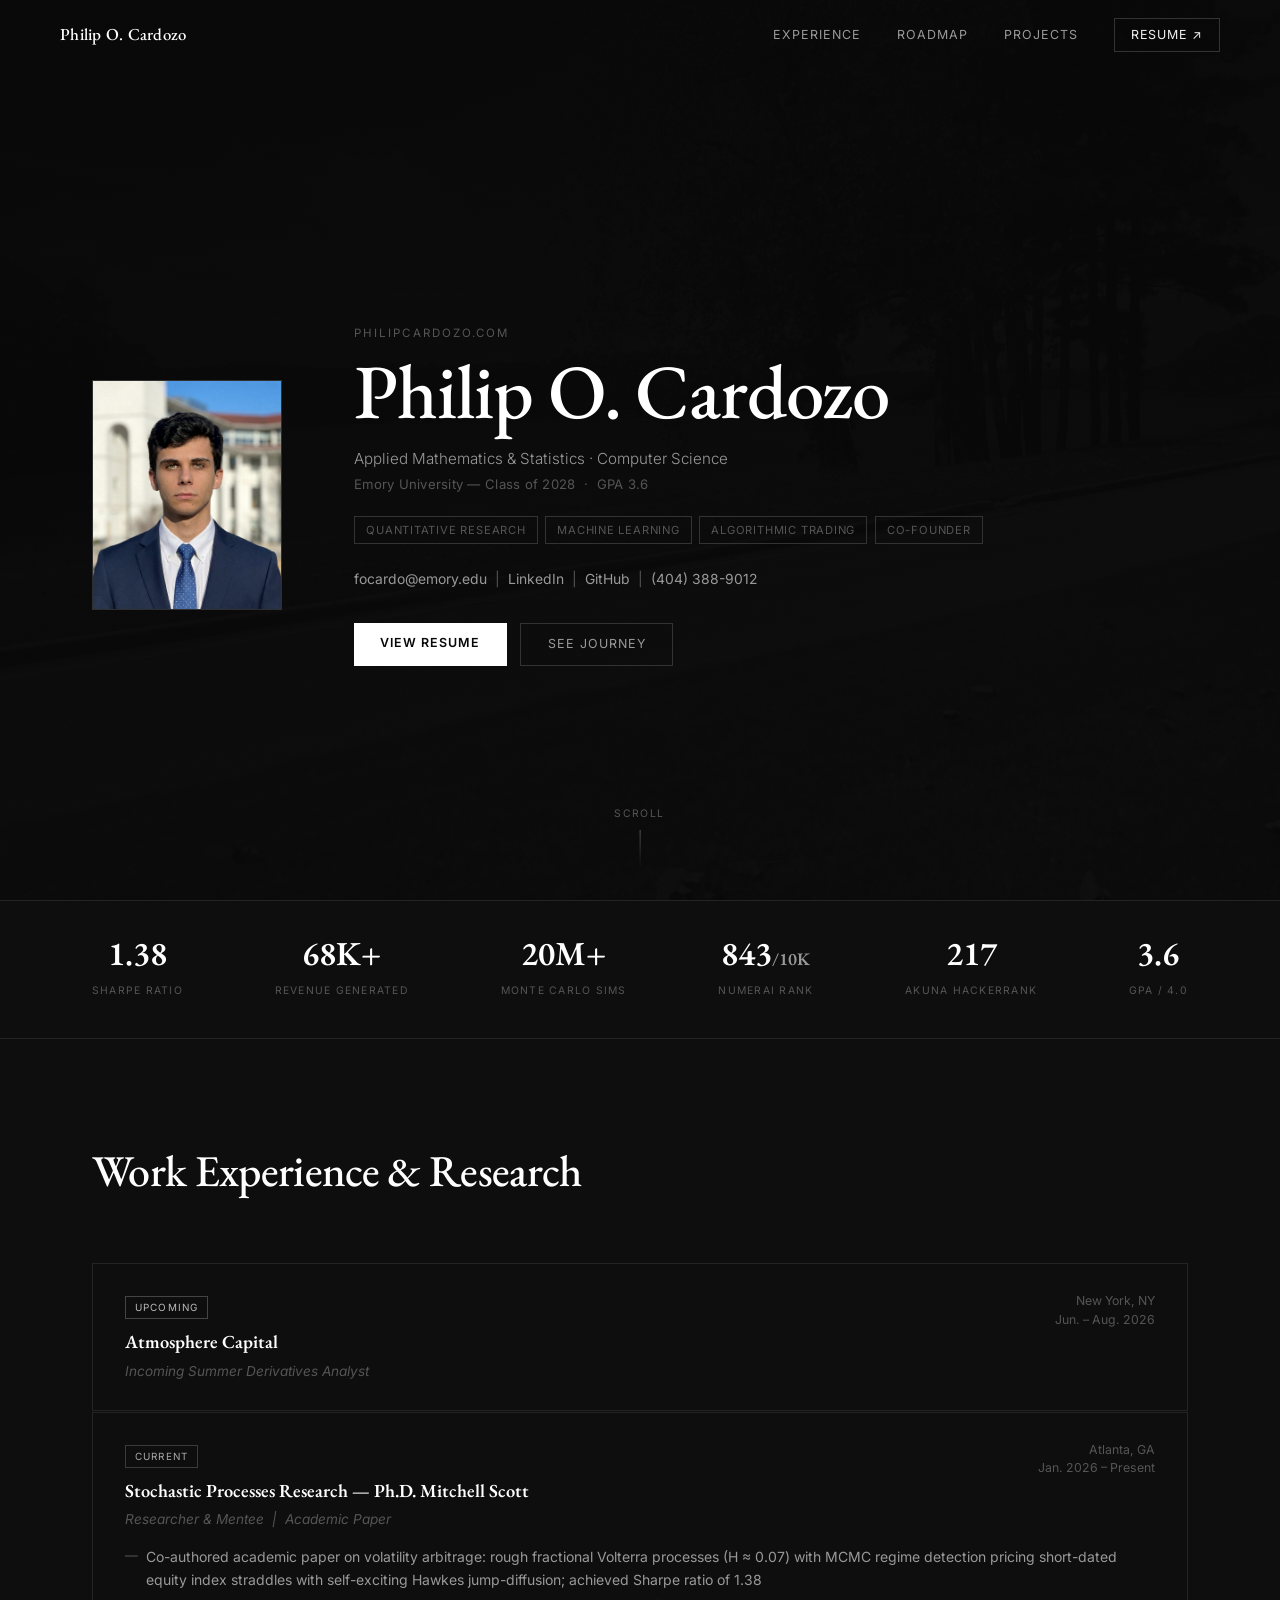
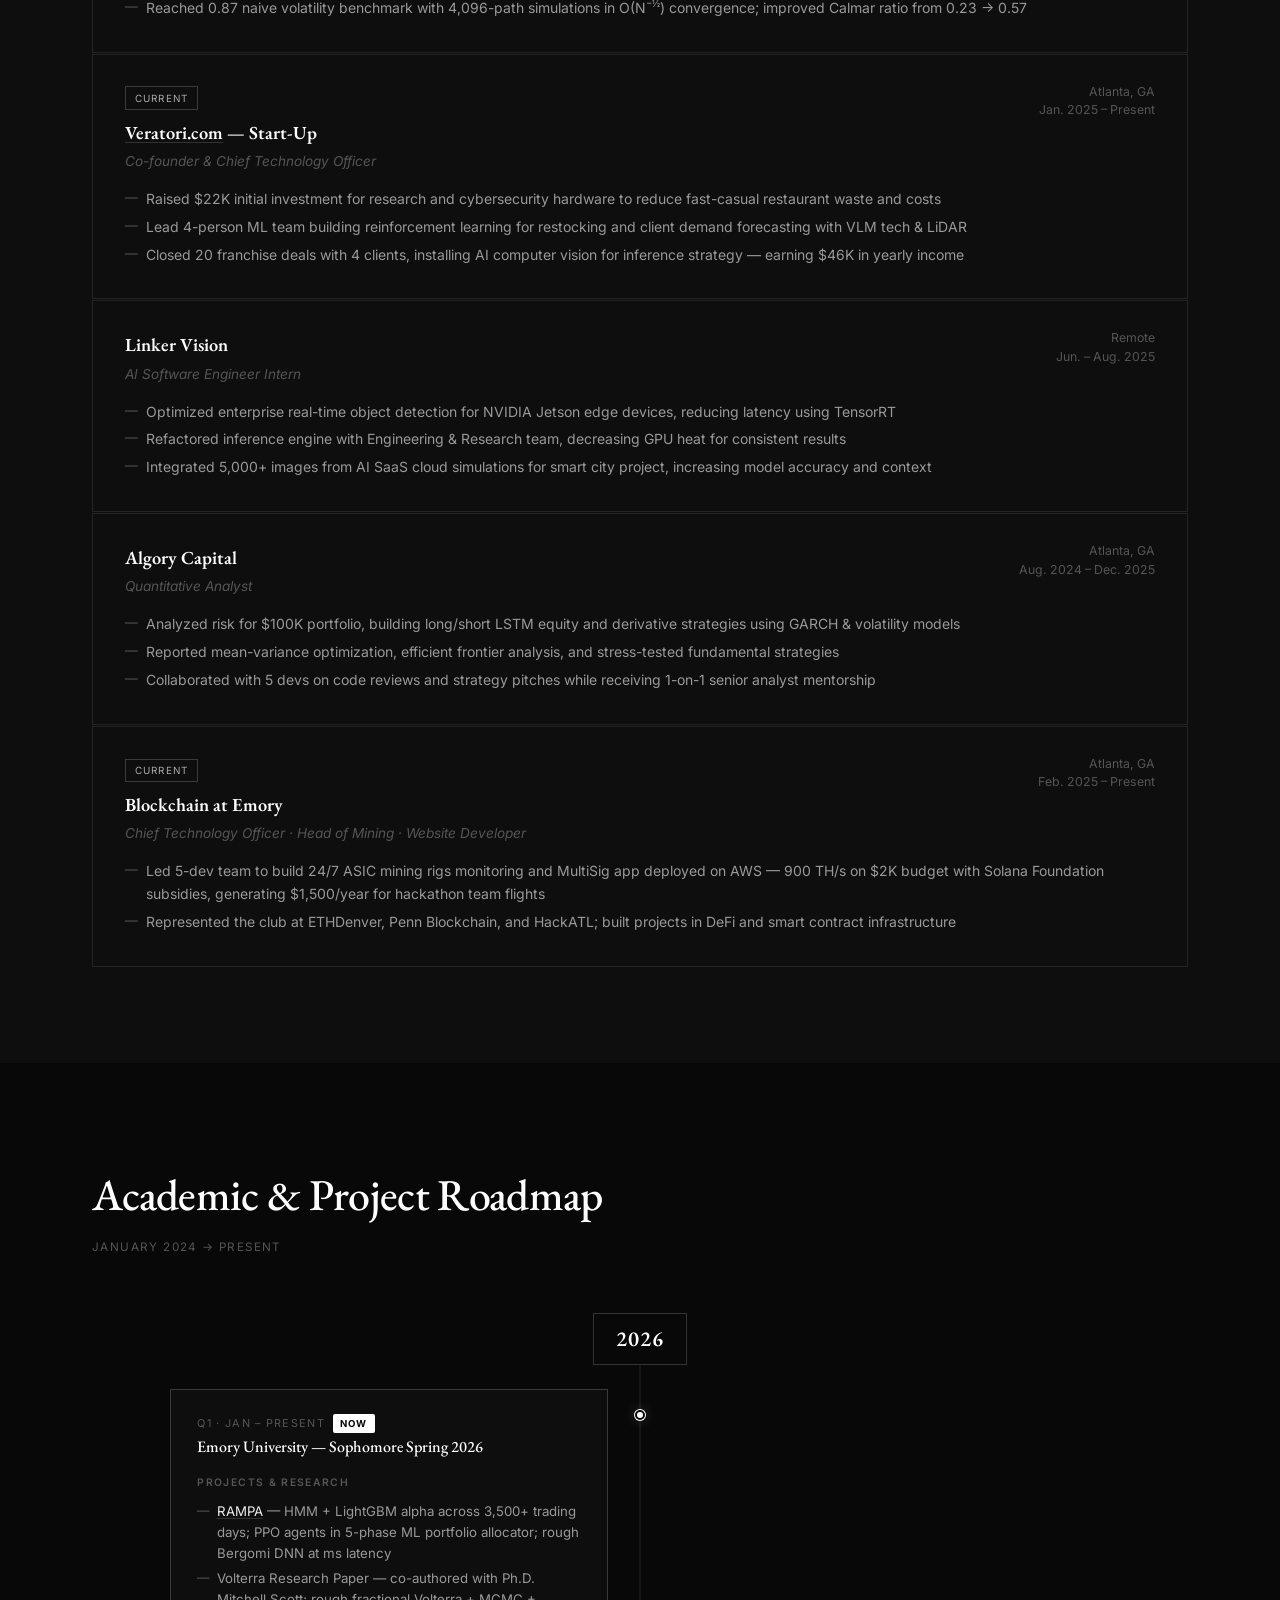
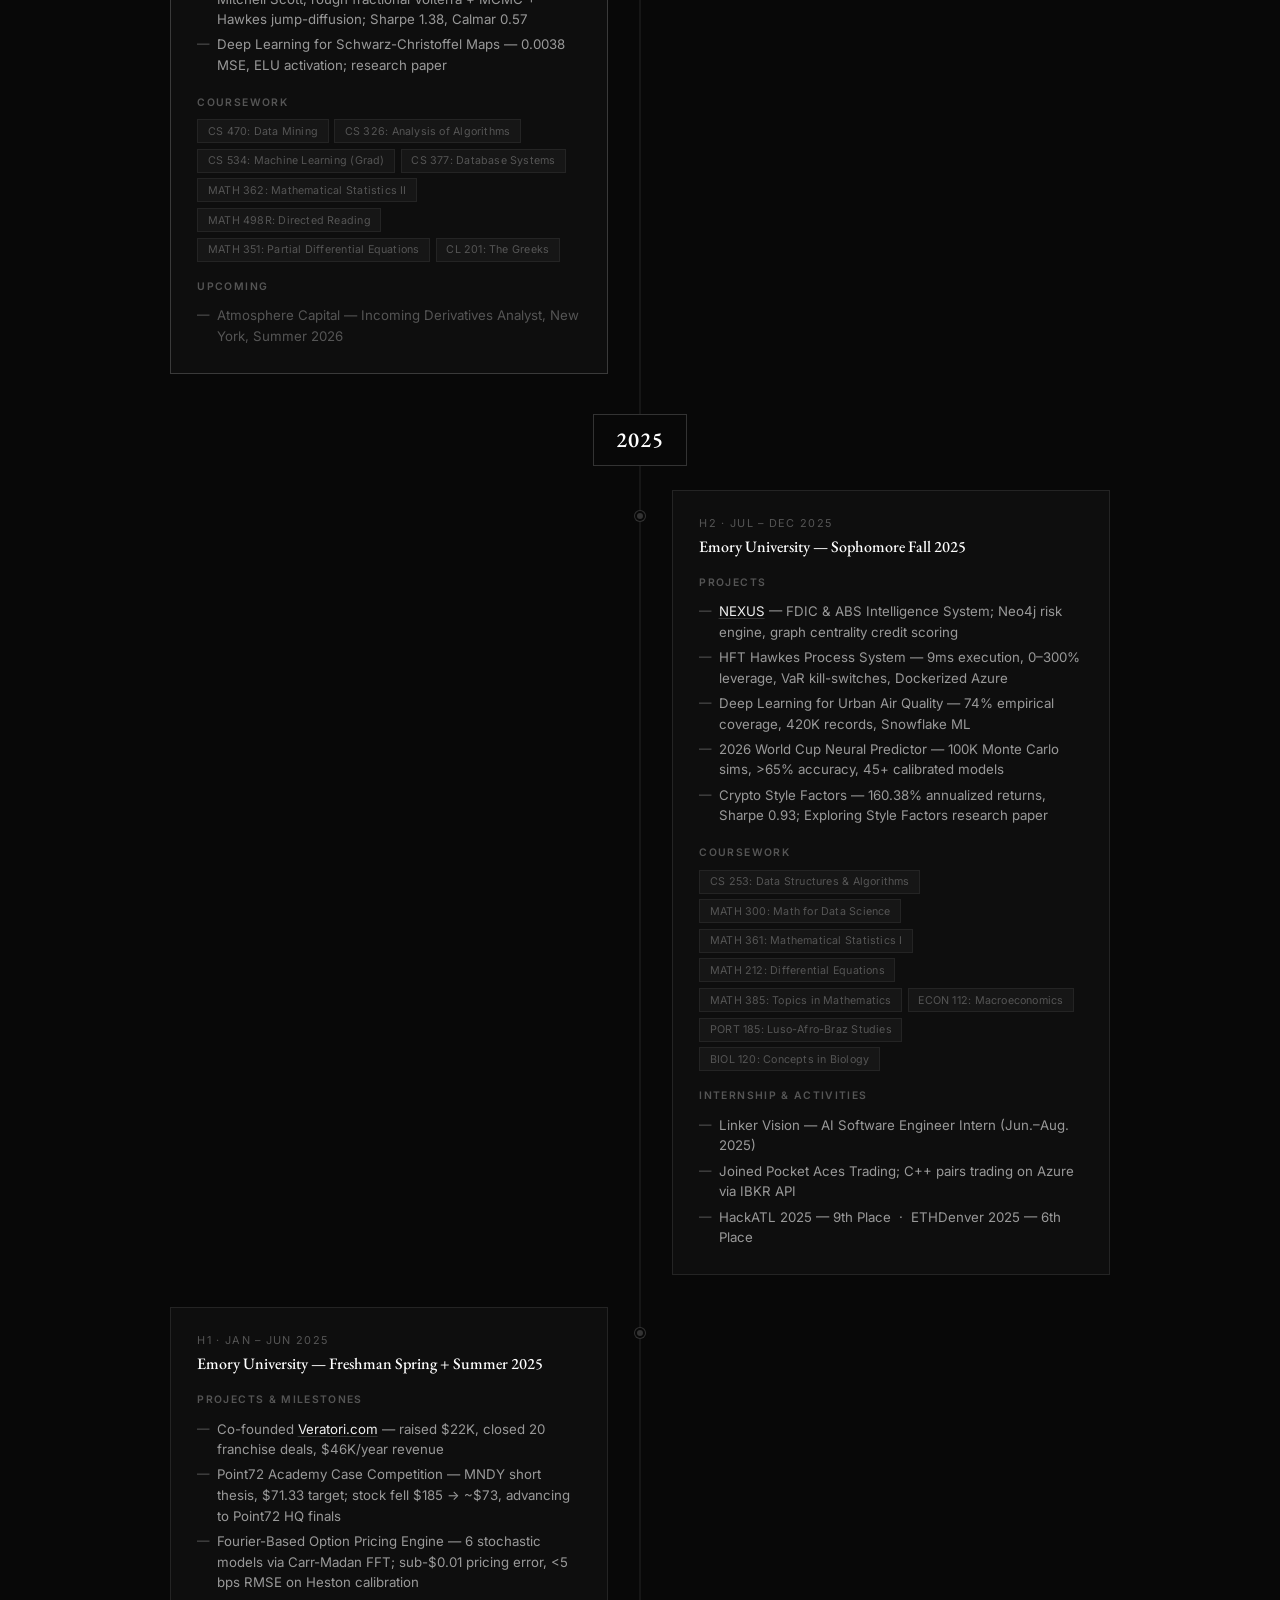
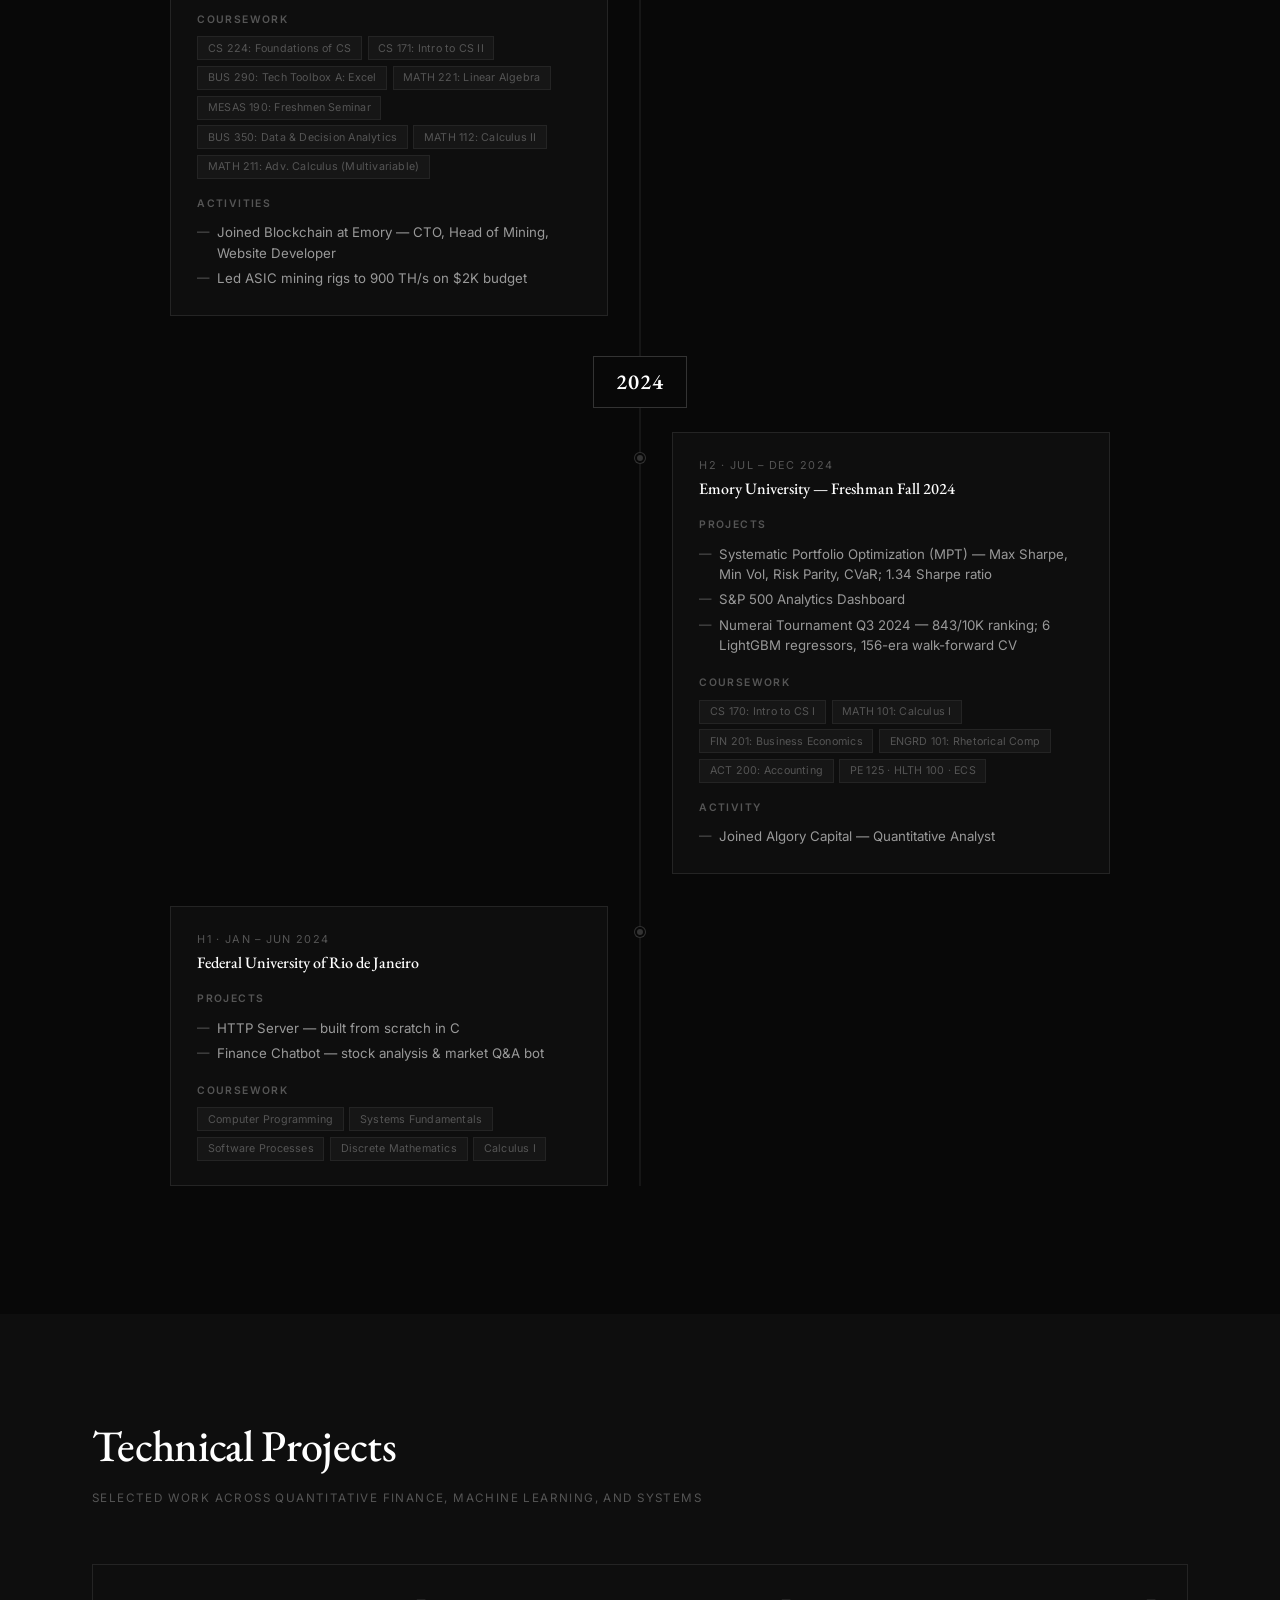
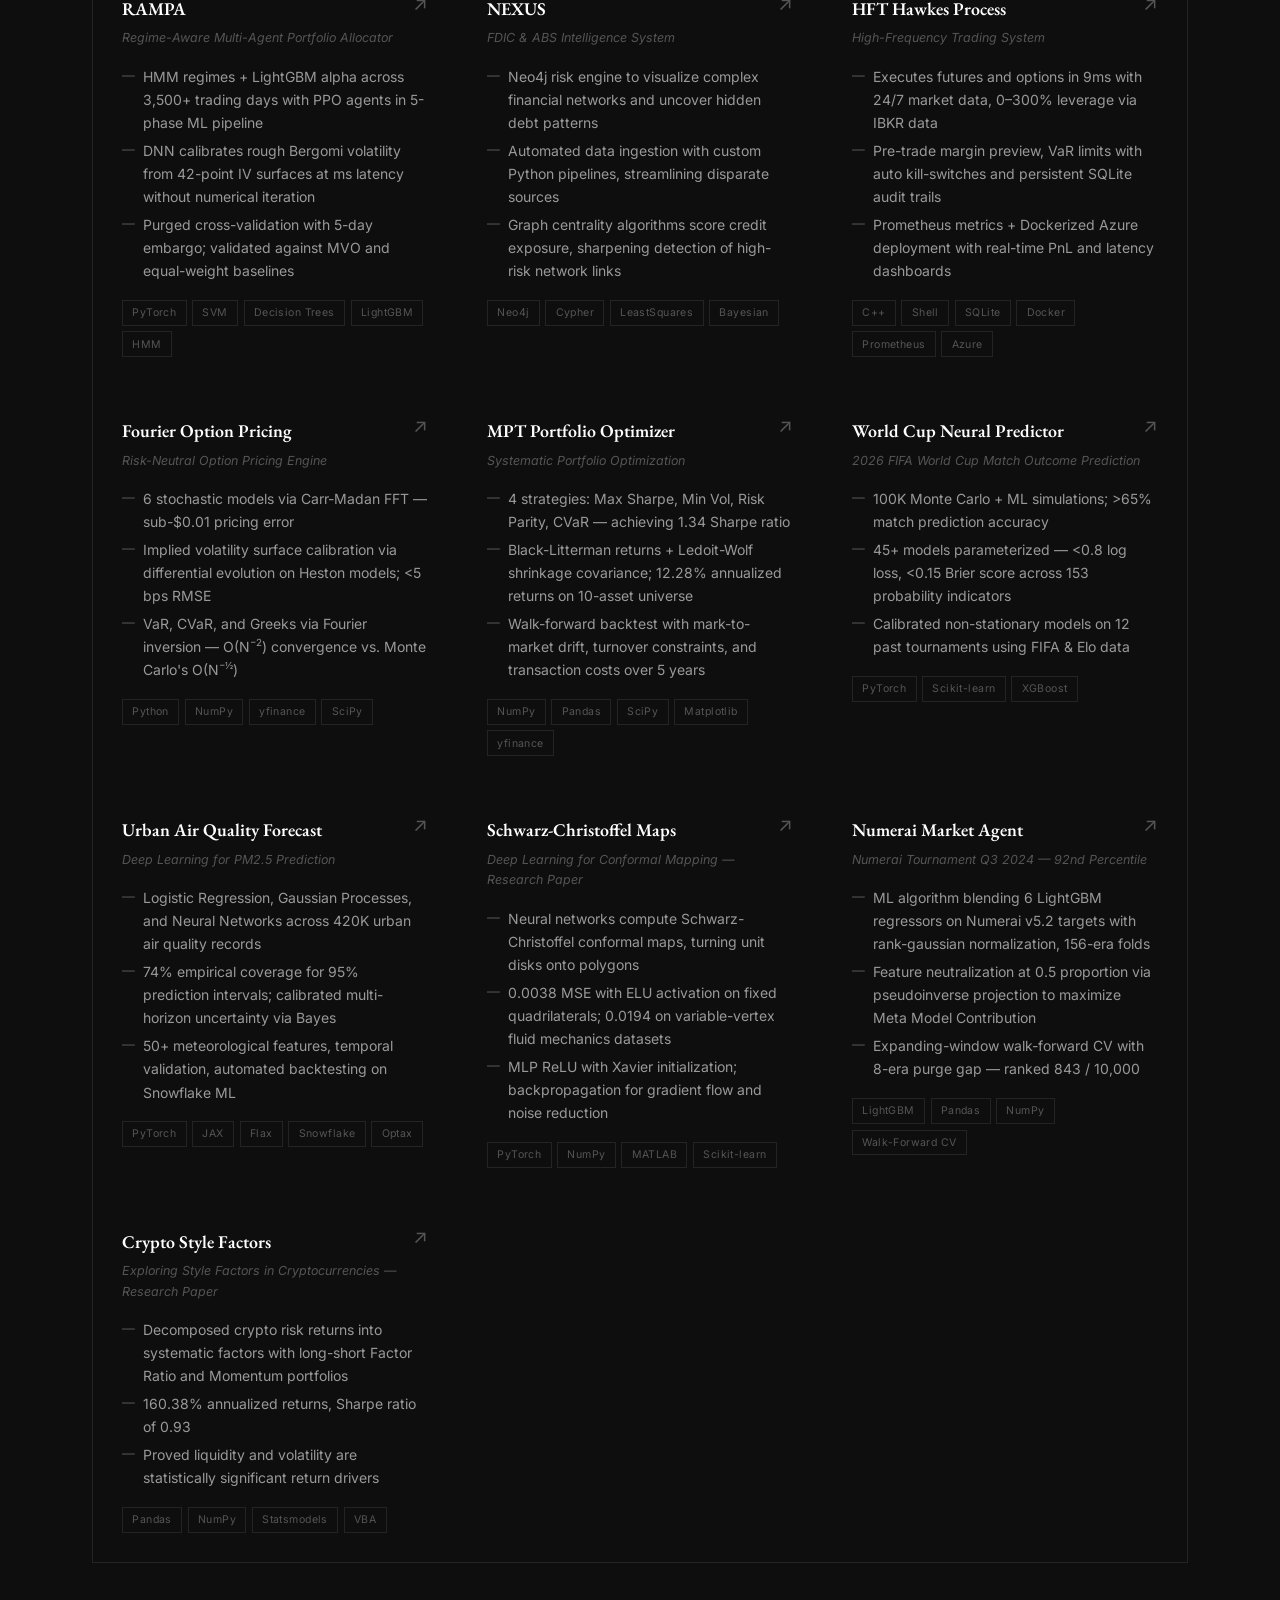
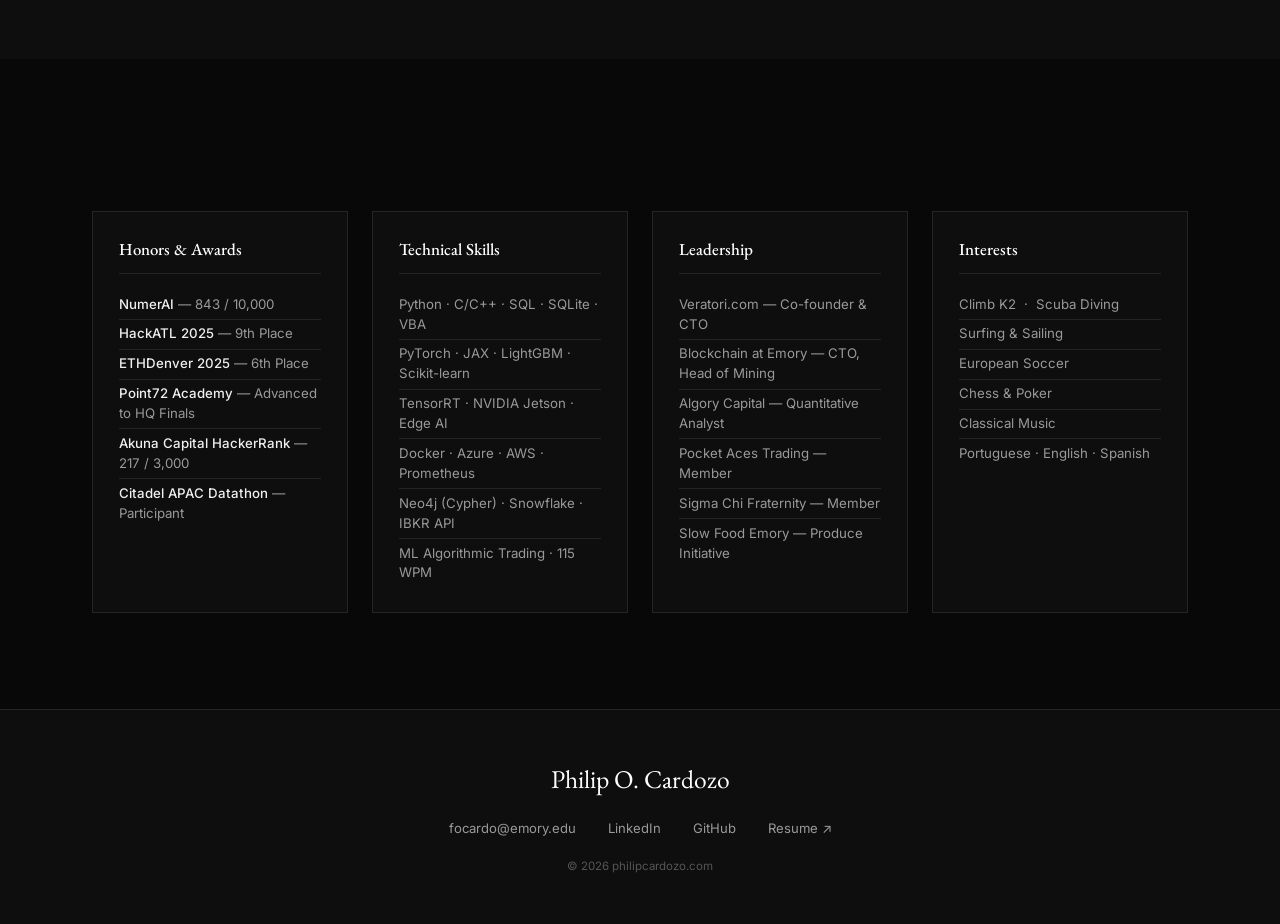
==== commit 014bcc10: "Update hero name to single line and invert roadmap timeline order - Change hero h1 from multi-line (" ====
--- a/index.html
+++ b/index.html
@@ -38,7 +38,7 @@
       </div>
       <div class="hero-text">
         <p class="hero-eyebrow">philipcardozo.com</p>
-        <h1>Philip O.<br>Cardozo</h1>
+        <h1>Philip O. Cardozo</h1>
         <p class="hero-subtitle">Applied Mathematics &amp; Statistics · Computer Science</p>
         <p class="hero-institution">Emory University &mdash; Class of 2028 &nbsp;·&nbsp; GPA 3.6</p>
         <div class="hero-tags">
@@ -222,70 +222,86 @@
       <div class="timeline">
         <div class="tl-center-line"></div>
 
-        <!-- 2024 -->
+        <!-- 2026 -->
         <div class="year-label">
-          <div class="year-bubble">2024</div>
+          <div class="year-bubble">2026</div>
         </div>
 
         <div class="tl-row left">
-          <div class="tl-card">
-            <div class="tl-period">H1 · Jan – Jun 2024</div>
-            <div class="tl-school">Federal University of Rio de Janeiro</div>
-            <div class="tl-block">
-              <h4>Projects</h4>
+          <div class="tl-card active">
+            <div class="tl-period">Q1 · Jan – Present <span class="now-badge">Now</span></div>
+            <div class="tl-school">Emory University — Sophomore Spring 2026</div>
+            <div class="tl-block">
+              <h4>Projects &amp; Research</h4>
               <ul>
-                <li>HTTP Server — built from scratch in C</li>
-                <li>Finance Chatbot — stock analysis &amp; market Q&amp;A bot</li>
+                <li><a href="https://github.com/philipcardozo/RAMPA-Regime-Aware-Multi-Agent-Portfolio-Allocator" target="_blank">RAMPA</a> — HMM + LightGBM alpha across 3,500+ trading days; PPO agents in 5-phase ML portfolio allocator; rough Bergomi DNN at ms latency</li>
+                <li>Volterra Research Paper — co-authored with Ph.D. Mitchell Scott; rough fractional Volterra + MCMC + Hawkes jump-diffusion; Sharpe 1.38, Calmar 0.57</li>
+                <li>Deep Learning for Schwarz-Christoffel Maps — 0.0038 MSE, ELU activation; research paper</li>
               </ul>
             </div>
             <div class="tl-block">
               <h4>Coursework</h4>
               <div class="tag-row">
-                <span>Computer Programming</span>
-                <span>Systems Fundamentals</span>
-                <span>Software Processes</span>
-                <span>Discrete Mathematics</span>
-                <span>Calculus I</span>
+                <span>CS 470: Data Mining</span>
+                <span>CS 326: Analysis of Algorithms</span>
+                <span>CS 534: Machine Learning (Grad)</span>
+                <span>CS 377: Database Systems</span>
+                <span>MATH 362: Mathematical Statistics II</span>
+                <span>MATH 498R: Directed Reading</span>
+                <span>MATH 351: Partial Differential Equations</span>
+                <span>CL 201: The Greeks</span>
               </div>
             </div>
-          </div>
-          <div class="tl-dot"></div>
+            <div class="tl-block upcoming-block">
+              <h4>Upcoming</h4>
+              <ul><li>Atmosphere Capital — Incoming Derivatives Analyst, New York, Summer 2026</li></ul>
+            </div>
+          </div>
+          <div class="tl-dot active-dot"></div>
+        </div>
+
+        <!-- 2025 -->
+        <div class="year-label">
+          <div class="year-bubble">2025</div>
         </div>
 
         <div class="tl-row right">
           <div class="tl-dot"></div>
           <div class="tl-card">
-            <div class="tl-period">H2 · Jul – Dec 2024</div>
-            <div class="tl-school">Emory University — Freshman Fall 2024</div>
+            <div class="tl-period">H2 · Jul – Dec 2025</div>
+            <div class="tl-school">Emory University — Sophomore Fall 2025</div>
             <div class="tl-block">
               <h4>Projects</h4>
               <ul>
-                <li>Systematic Portfolio Optimization (MPT) — Max Sharpe, Min Vol, Risk Parity, CVaR; 1.34 Sharpe ratio</li>
-                <li>S&amp;P 500 Analytics Dashboard</li>
-                <li>Numerai Tournament Q3 2024 — 843/10K ranking; 6 LightGBM regressors, 156-era walk-forward CV</li>
+                <li><a href="https://github.com/philipcardozo/Network-Enhanced-Underwriting-eXposure-Intelligence-System-NEXUS-" target="_blank">NEXUS</a> — FDIC &amp; ABS Intelligence System; Neo4j risk engine, graph centrality credit scoring</li>
+                <li>HFT Hawkes Process System — 9ms execution, 0–300% leverage, VaR kill-switches, Dockerized Azure</li>
+                <li>Deep Learning for Urban Air Quality — 74% empirical coverage, 420K records, Snowflake ML</li>
+                <li>2026 World Cup Neural Predictor — 100K Monte Carlo sims, &gt;65% accuracy, 45+ calibrated models</li>
+                <li>Crypto Style Factors — 160.38% annualized returns, Sharpe 0.93; Exploring Style Factors research paper</li>
               </ul>
             </div>
             <div class="tl-block">
               <h4>Coursework</h4>
               <div class="tag-row">
-                <span>CS 170: Intro to CS I</span>
-                <span>MATH 101: Calculus I</span>
-                <span>FIN 201: Business Economics</span>
-                <span>ENGRD 101: Rhetorical Comp</span>
-                <span>ACT 200: Accounting</span>
-                <span>PE 125 · HLTH 100 · ECS</span>
+                <span>CS 253: Data Structures &amp; Algorithms</span>
+                <span>MATH 300: Math for Data Science</span>
+                <span>MATH 361: Mathematical Statistics I</span>
+                <span>MATH 212: Differential Equations</span>
+                <span>MATH 385: Topics in Mathematics</span>
+                <span>ECON 112: Macroeconomics</span>
+                <span>PORT 185: Luso-Afro-Braz Studies</span>
+                <span>BIOL 120: Concepts in Biology</span>
               </div>
             </div>
             <div class="tl-block">
-              <h4>Activity</h4>
-              <ul><li>Joined Algory Capital — Quantitative Analyst</li></ul>
-            </div>
-          </div>
-        </div>
-
-        <!-- 2025 -->
-        <div class="year-label">
-          <div class="year-bubble">2025</div>
+              <h4>Internship &amp; Activities</h4>
+              <ul>
+                <li>Linker Vision — AI Software Engineer Intern (Jun.–Aug. 2025)</li>
+                <li>Joined Pocket Aces Trading; C++ pairs trading on Azure via IBKR API</li>
+                <li>HackATL 2025 — 9th Place &nbsp;·&nbsp; ETHDenver 2025 — 6th Place</li>
+              </ul>
+            </div>
+          </div>
         </div>
 
         <div class="tl-row left">
@@ -324,81 +340,65 @@
           <div class="tl-dot"></div>
         </div>
 
+        <!-- 2024 -->
+        <div class="year-label">
+          <div class="year-bubble">2024</div>
+        </div>
+
         <div class="tl-row right">
           <div class="tl-dot"></div>
           <div class="tl-card">
-            <div class="tl-period">H2 · Jul – Dec 2025</div>
-            <div class="tl-school">Emory University — Sophomore Fall 2025</div>
+            <div class="tl-period">H2 · Jul – Dec 2024</div>
+            <div class="tl-school">Emory University — Freshman Fall 2024</div>
             <div class="tl-block">
               <h4>Projects</h4>
               <ul>
-                <li><a href="https://github.com/philipcardozo/Network-Enhanced-Underwriting-eXposure-Intelligence-System-NEXUS-" target="_blank">NEXUS</a> — FDIC &amp; ABS Intelligence System; Neo4j risk engine, graph centrality credit scoring</li>
-                <li>HFT Hawkes Process System — 9ms execution, 0–300% leverage, VaR kill-switches, Dockerized Azure</li>
-                <li>Deep Learning for Urban Air Quality — 74% empirical coverage, 420K records, Snowflake ML</li>
-                <li>2026 World Cup Neural Predictor — 100K Monte Carlo sims, &gt;65% accuracy, 45+ calibrated models</li>
-                <li>Crypto Style Factors — 160.38% annualized returns, Sharpe 0.93; Exploring Style Factors research paper</li>
+                <li>Systematic Portfolio Optimization (MPT) — Max Sharpe, Min Vol, Risk Parity, CVaR; 1.34 Sharpe ratio</li>
+                <li>S&amp;P 500 Analytics Dashboard</li>
+                <li>Numerai Tournament Q3 2024 — 843/10K ranking; 6 LightGBM regressors, 156-era walk-forward CV</li>
               </ul>
             </div>
             <div class="tl-block">
               <h4>Coursework</h4>
               <div class="tag-row">
-                <span>CS 253: Data Structures &amp; Algorithms</span>
-                <span>MATH 300: Math for Data Science</span>
-                <span>MATH 361: Mathematical Statistics I</span>
-                <span>MATH 212: Differential Equations</span>
-                <span>MATH 385: Topics in Mathematics</span>
-                <span>ECON 112: Macroeconomics</span>
-                <span>PORT 185: Luso-Afro-Braz Studies</span>
-                <span>BIOL 120: Concepts in Biology</span>
+                <span>CS 170: Intro to CS I</span>
+                <span>MATH 101: Calculus I</span>
+                <span>FIN 201: Business Economics</span>
+                <span>ENGRD 101: Rhetorical Comp</span>
+                <span>ACT 200: Accounting</span>
+                <span>PE 125 · HLTH 100 · ECS</span>
               </div>
             </div>
             <div class="tl-block">
-              <h4>Internship &amp; Activities</h4>
+              <h4>Activity</h4>
+              <ul><li>Joined Algory Capital — Quantitative Analyst</li></ul>
+            </div>
+          </div>
+        </div>
+
+        <div class="tl-row left">
+          <div class="tl-card">
+            <div class="tl-period">H1 · Jan – Jun 2024</div>
+            <div class="tl-school">Federal University of Rio de Janeiro</div>
+            <div class="tl-block">
+              <h4>Projects</h4>
               <ul>
-                <li>Linker Vision — AI Software Engineer Intern (Jun.–Aug. 2025)</li>
-                <li>Joined Pocket Aces Trading; C++ pairs trading on Azure via IBKR API</li>
-                <li>HackATL 2025 — 9th Place &nbsp;·&nbsp; ETHDenver 2025 — 6th Place</li>
-              </ul>
-            </div>
-          </div>
-        </div>
-
-        <!-- 2026 -->
-        <div class="year-label">
-          <div class="year-bubble">2026</div>
-        </div>
-
-        <div class="tl-row left">
-          <div class="tl-card active">
-            <div class="tl-period">Q1 · Jan – Present <span class="now-badge">Now</span></div>
-            <div class="tl-school">Emory University — Sophomore Spring 2026</div>
-            <div class="tl-block">
-              <h4>Projects &amp; Research</h4>
-              <ul>
-                <li><a href="https://github.com/philipcardozo/RAMPA-Regime-Aware-Multi-Agent-Portfolio-Allocator" target="_blank">RAMPA</a> — HMM + LightGBM alpha across 3,500+ trading days; PPO agents in 5-phase ML portfolio allocator; rough Bergomi DNN at ms latency</li>
-                <li>Volterra Research Paper — co-authored with Ph.D. Mitchell Scott; rough fractional Volterra + MCMC + Hawkes jump-diffusion; Sharpe 1.38, Calmar 0.57</li>
-                <li>Deep Learning for Schwarz-Christoffel Maps — 0.0038 MSE, ELU activation; research paper</li>
+                <li>HTTP Server — built from scratch in C</li>
+                <li>Finance Chatbot — stock analysis &amp; market Q&amp;A bot</li>
               </ul>
             </div>
             <div class="tl-block">
               <h4>Coursework</h4>
               <div class="tag-row">
-                <span>CS 470: Data Mining</span>
-                <span>CS 326: Analysis of Algorithms</span>
-                <span>CS 534: Machine Learning (Grad)</span>
-                <span>CS 377: Database Systems</span>
-                <span>MATH 362: Mathematical Statistics II</span>
-                <span>MATH 498R: Directed Reading</span>
-                <span>MATH 351: Partial Differential Equations</span>
-                <span>CL 201: The Greeks</span>
+                <span>Computer Programming</span>
+                <span>Systems Fundamentals</span>
+                <span>Software Processes</span>
+                <span>Discrete Mathematics</span>
+                <span>Calculus I</span>
               </div>
             </div>
-            <div class="tl-block upcoming-block">
-              <h4>Upcoming</h4>
-              <ul><li>Atmosphere Capital — Incoming Derivatives Analyst, New York, Summer 2026</li></ul>
-            </div>
-          </div>
-          <div class="tl-dot active-dot"></div>
+          </div>
+          <div class="tl-dot"></div>
         </div>
 
       </div><!-- end timeline -->
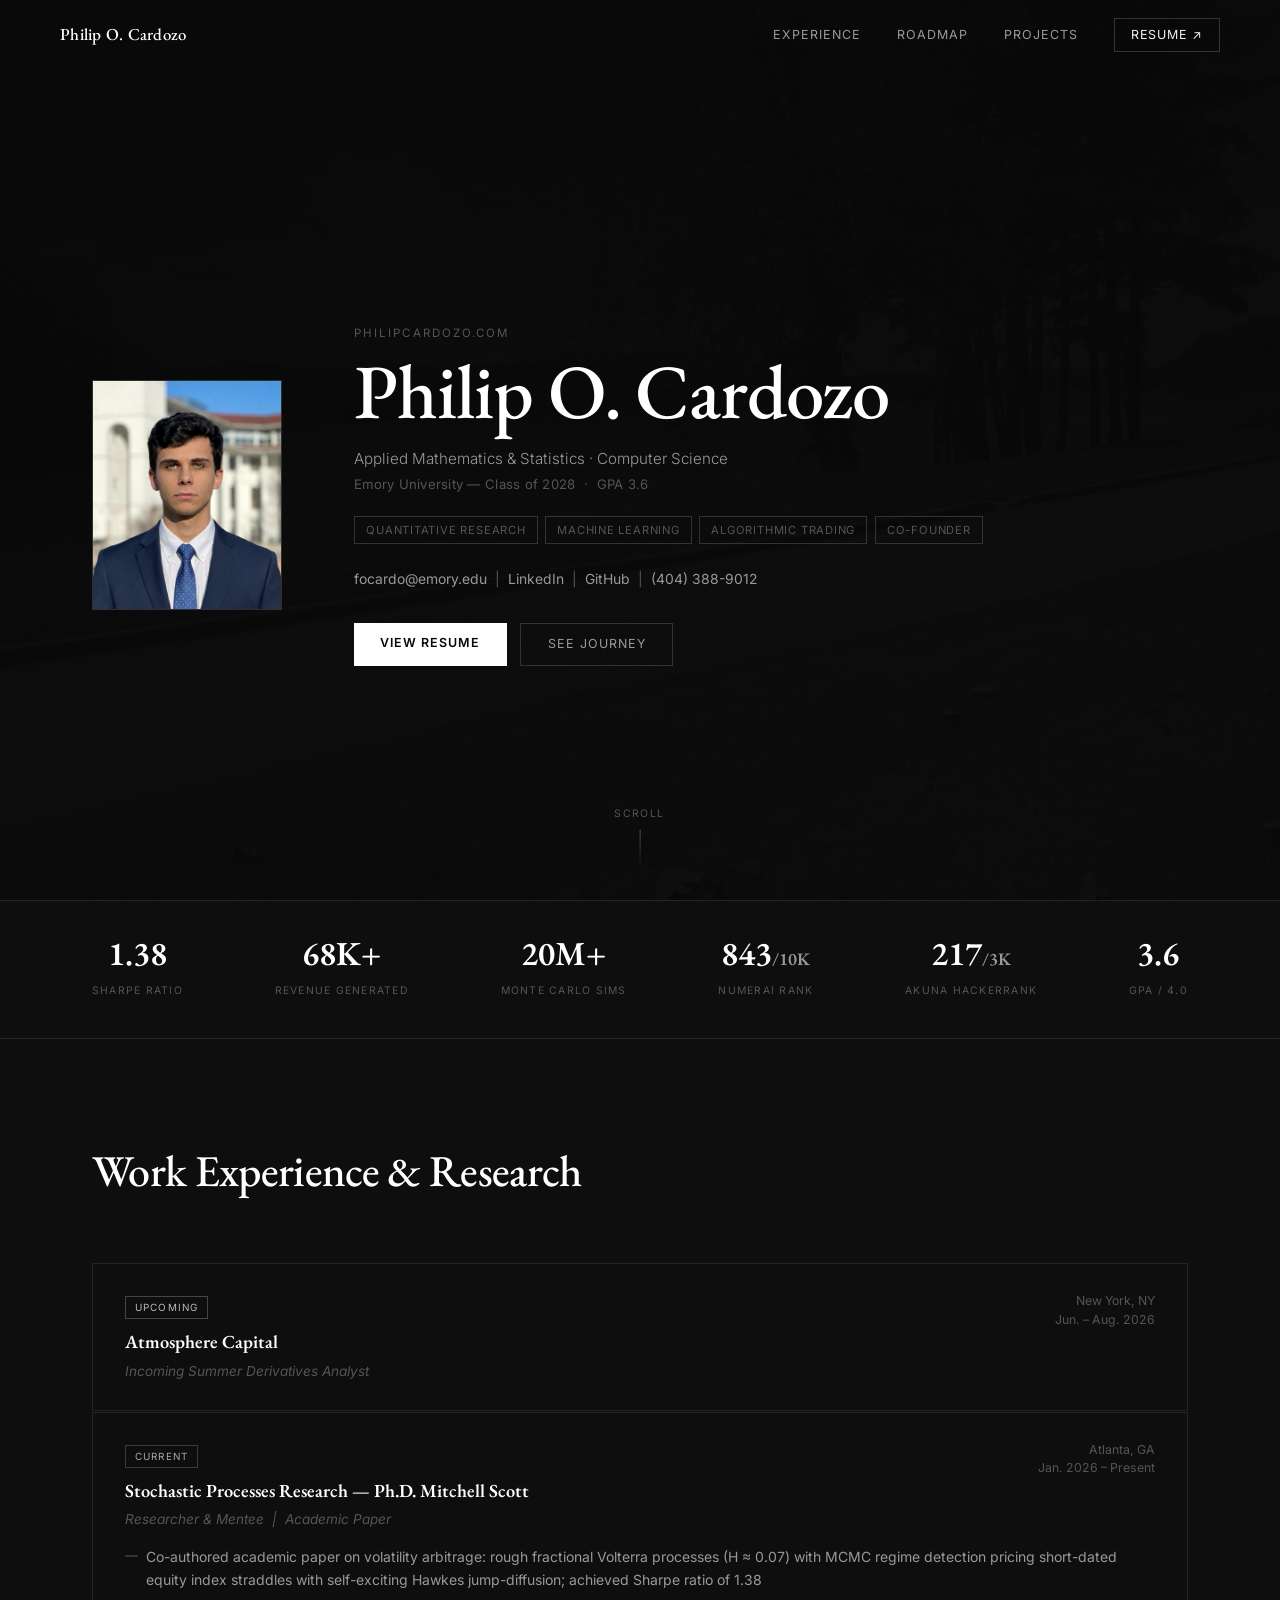
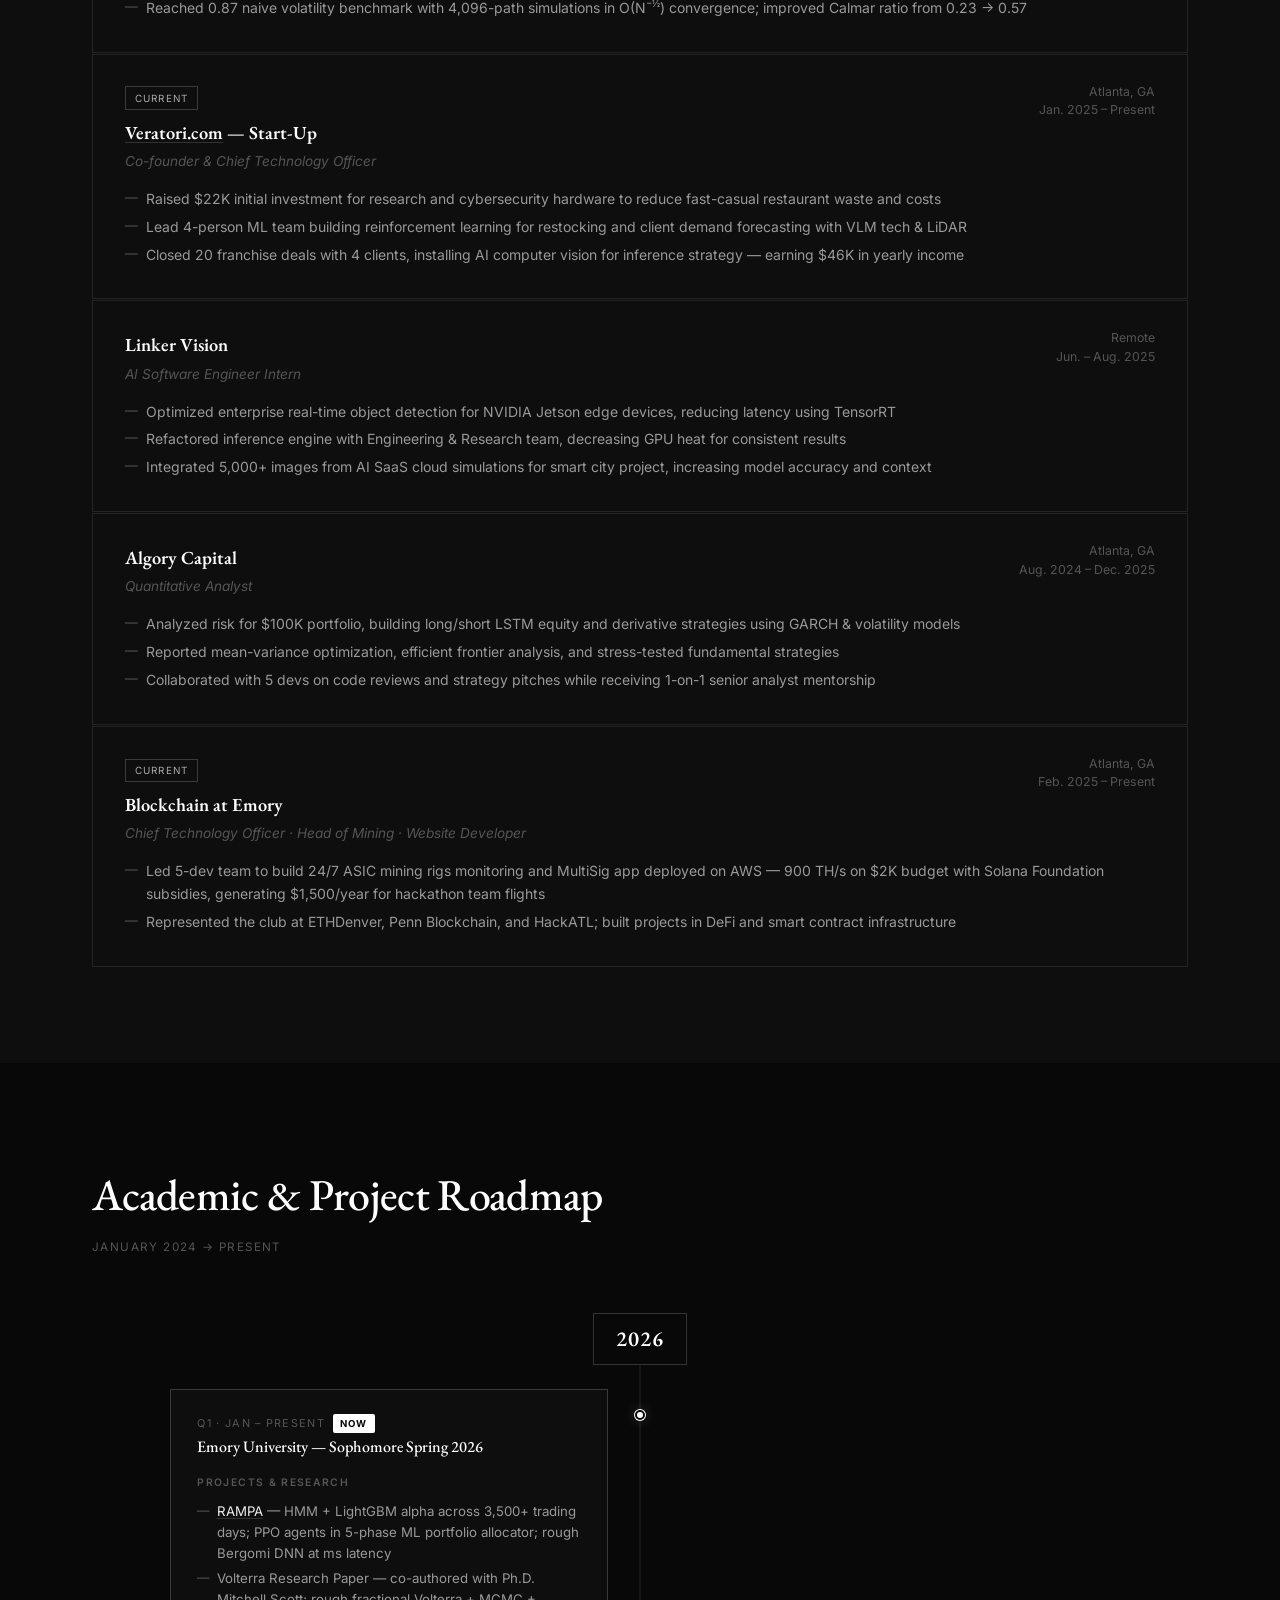
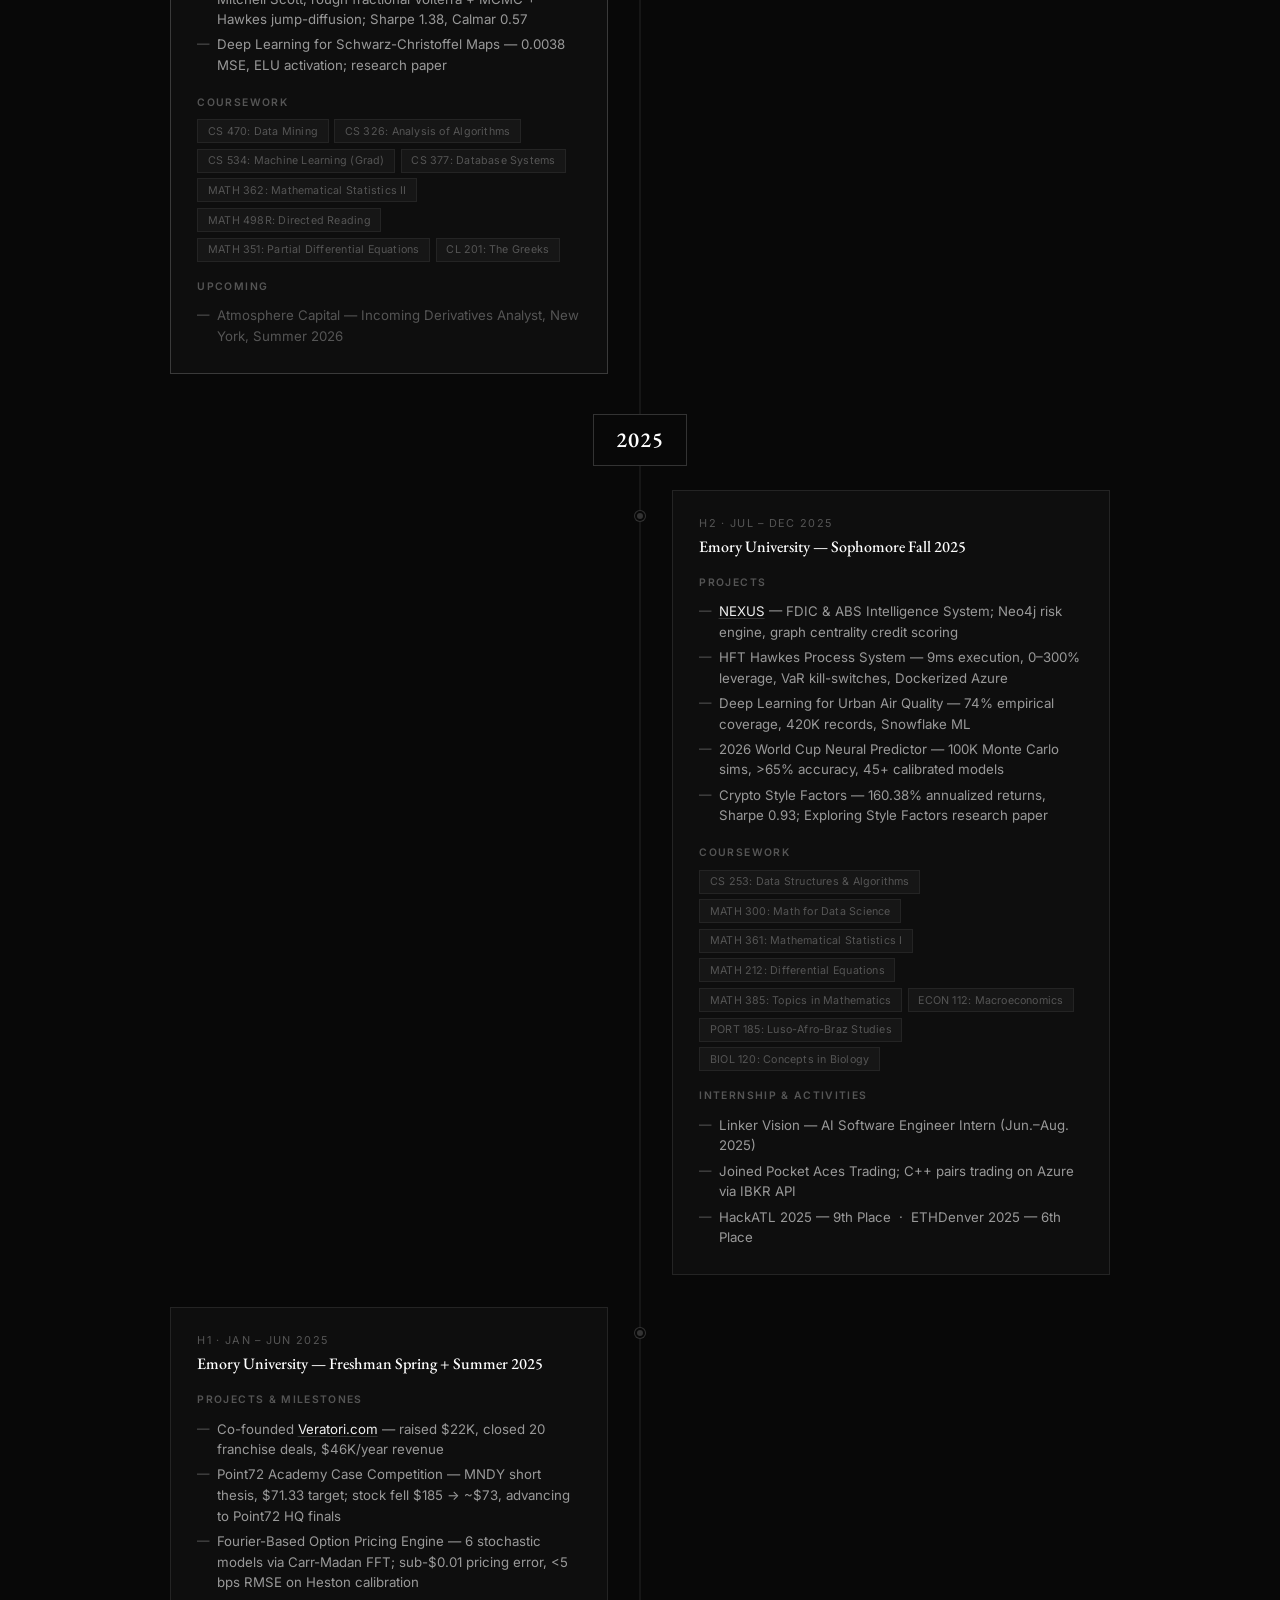
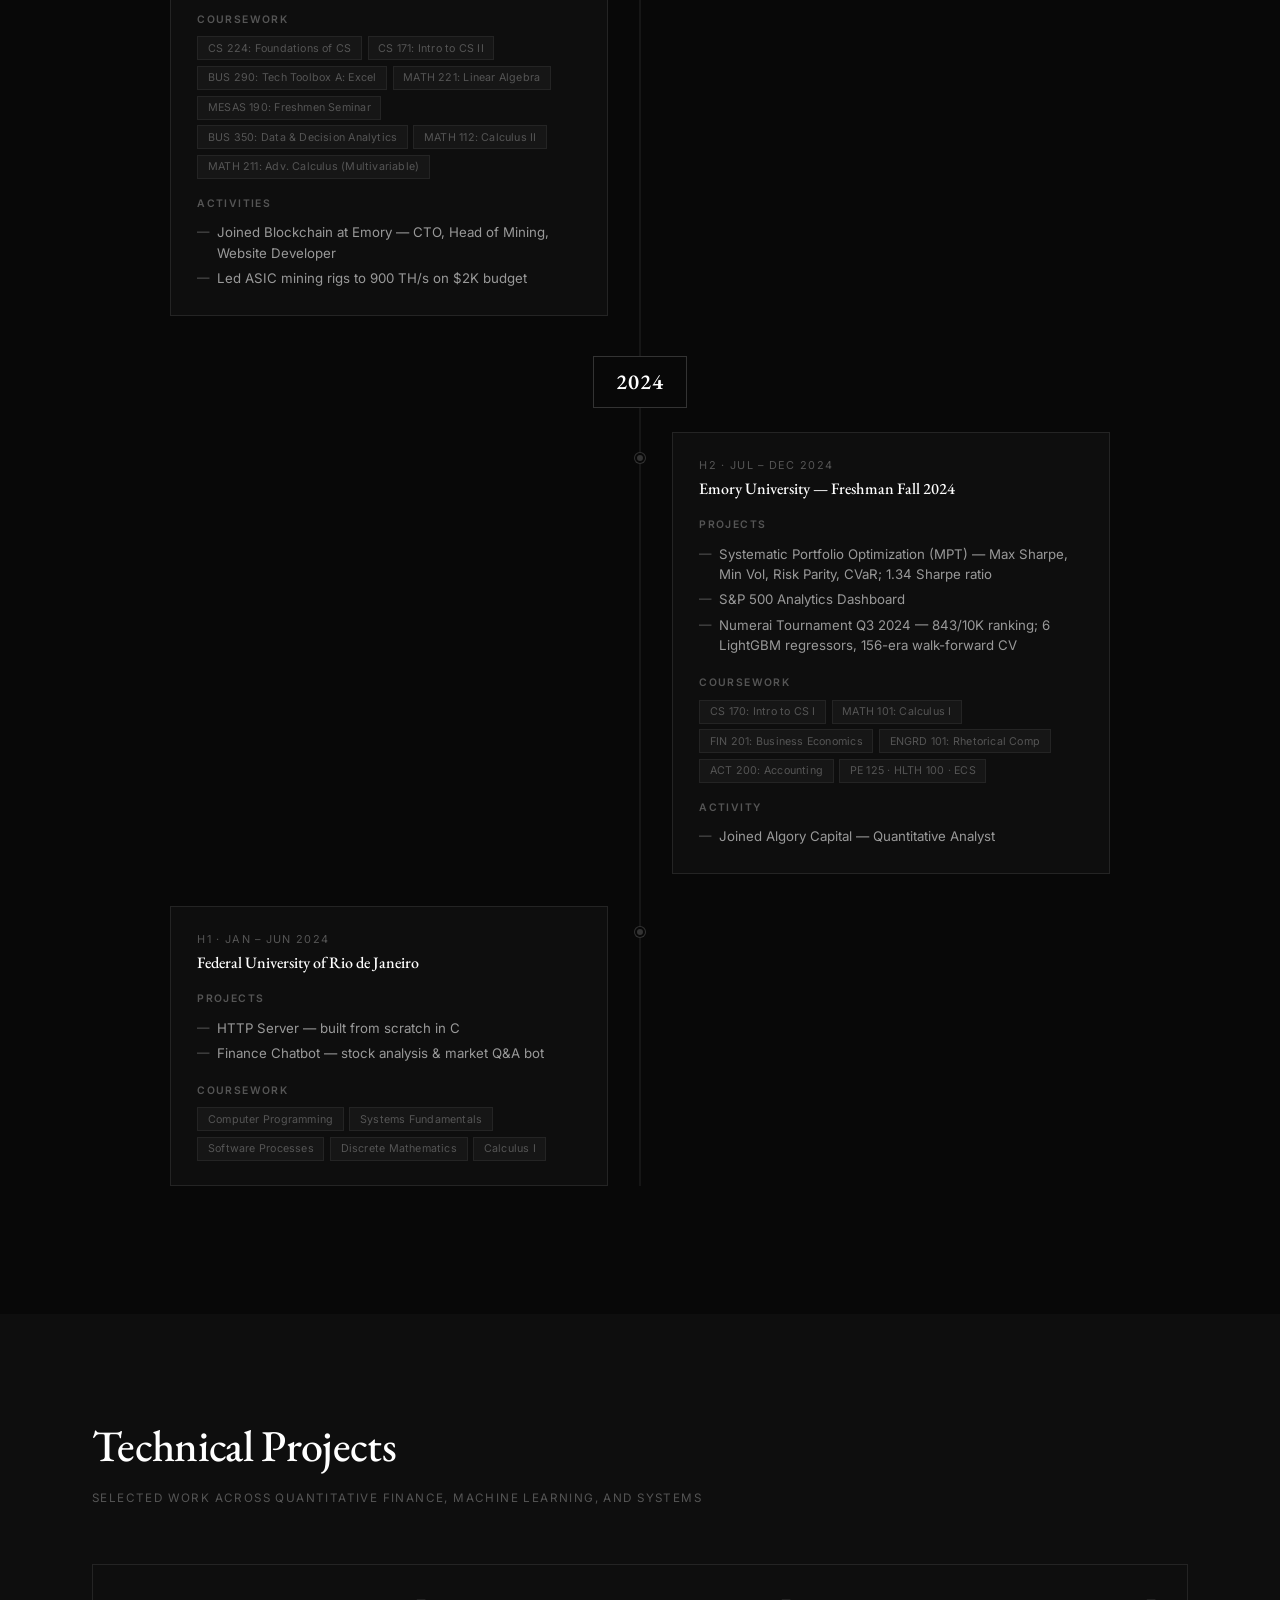
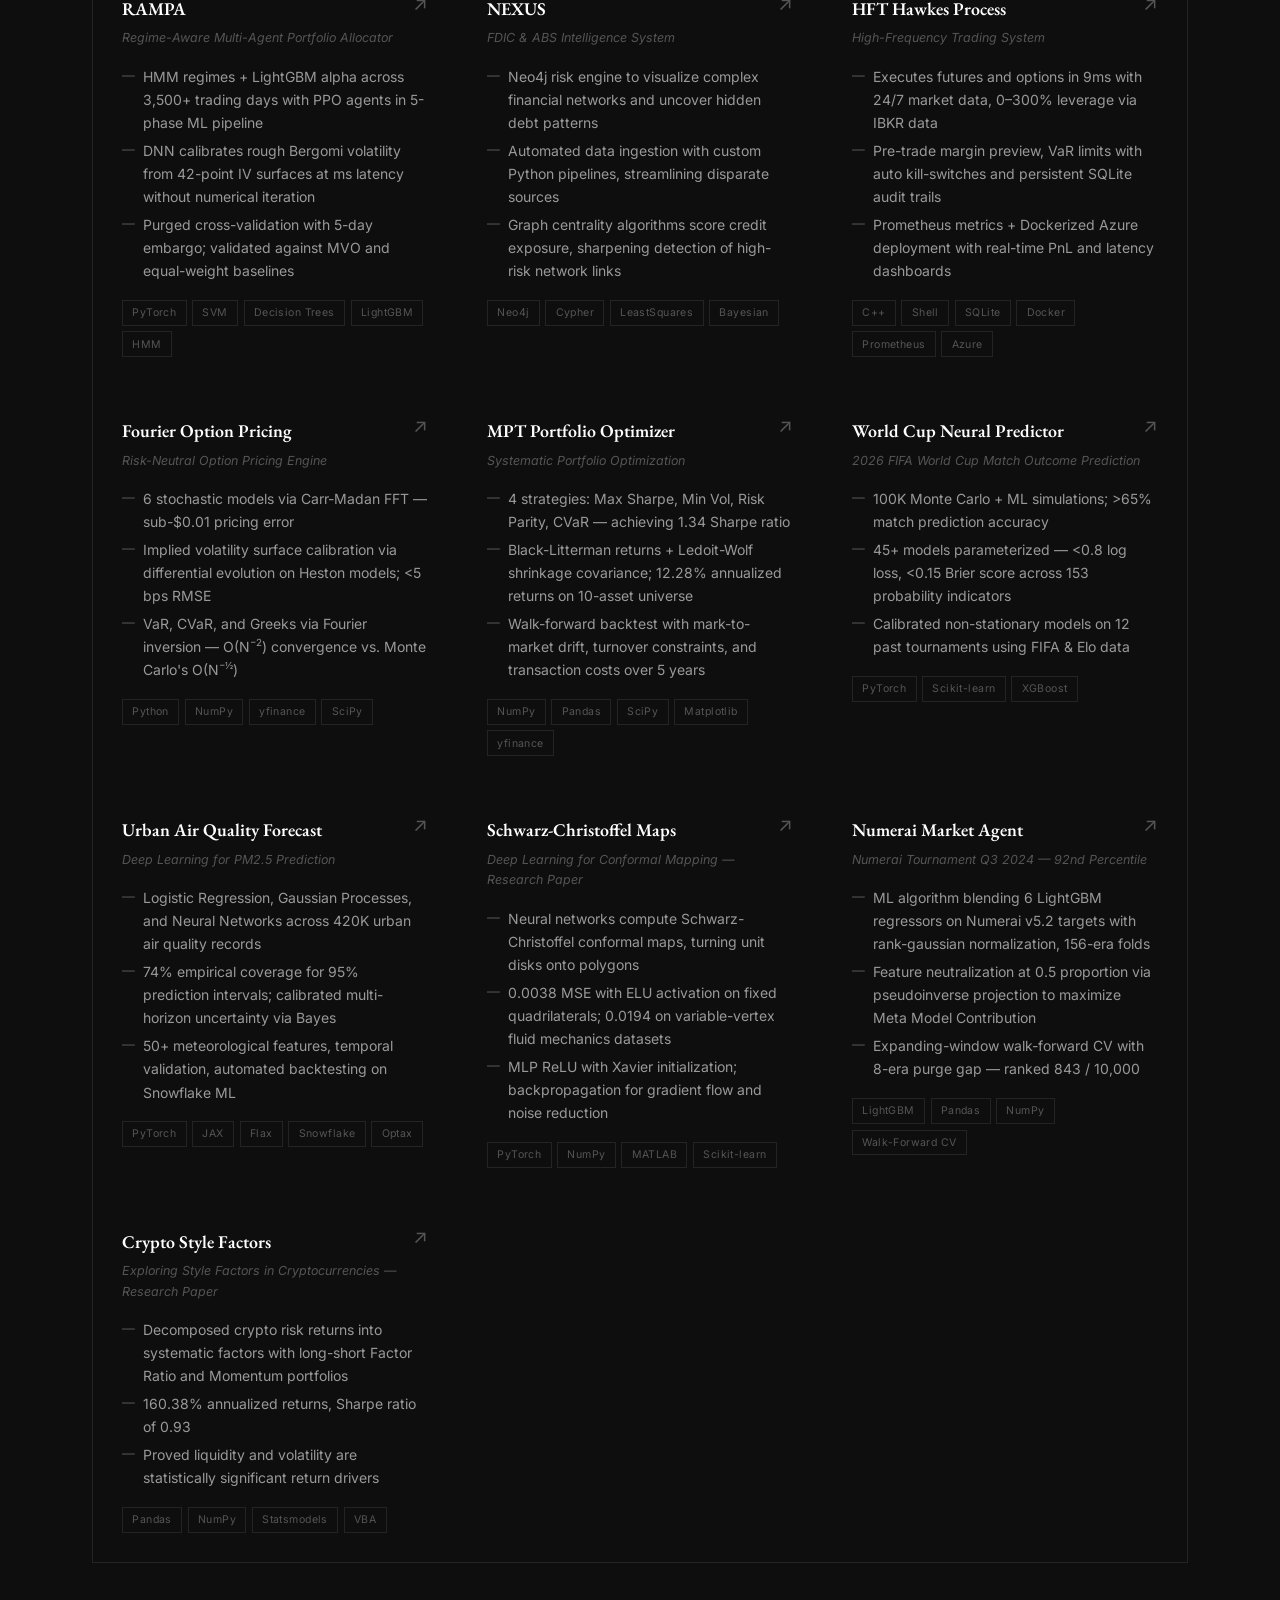
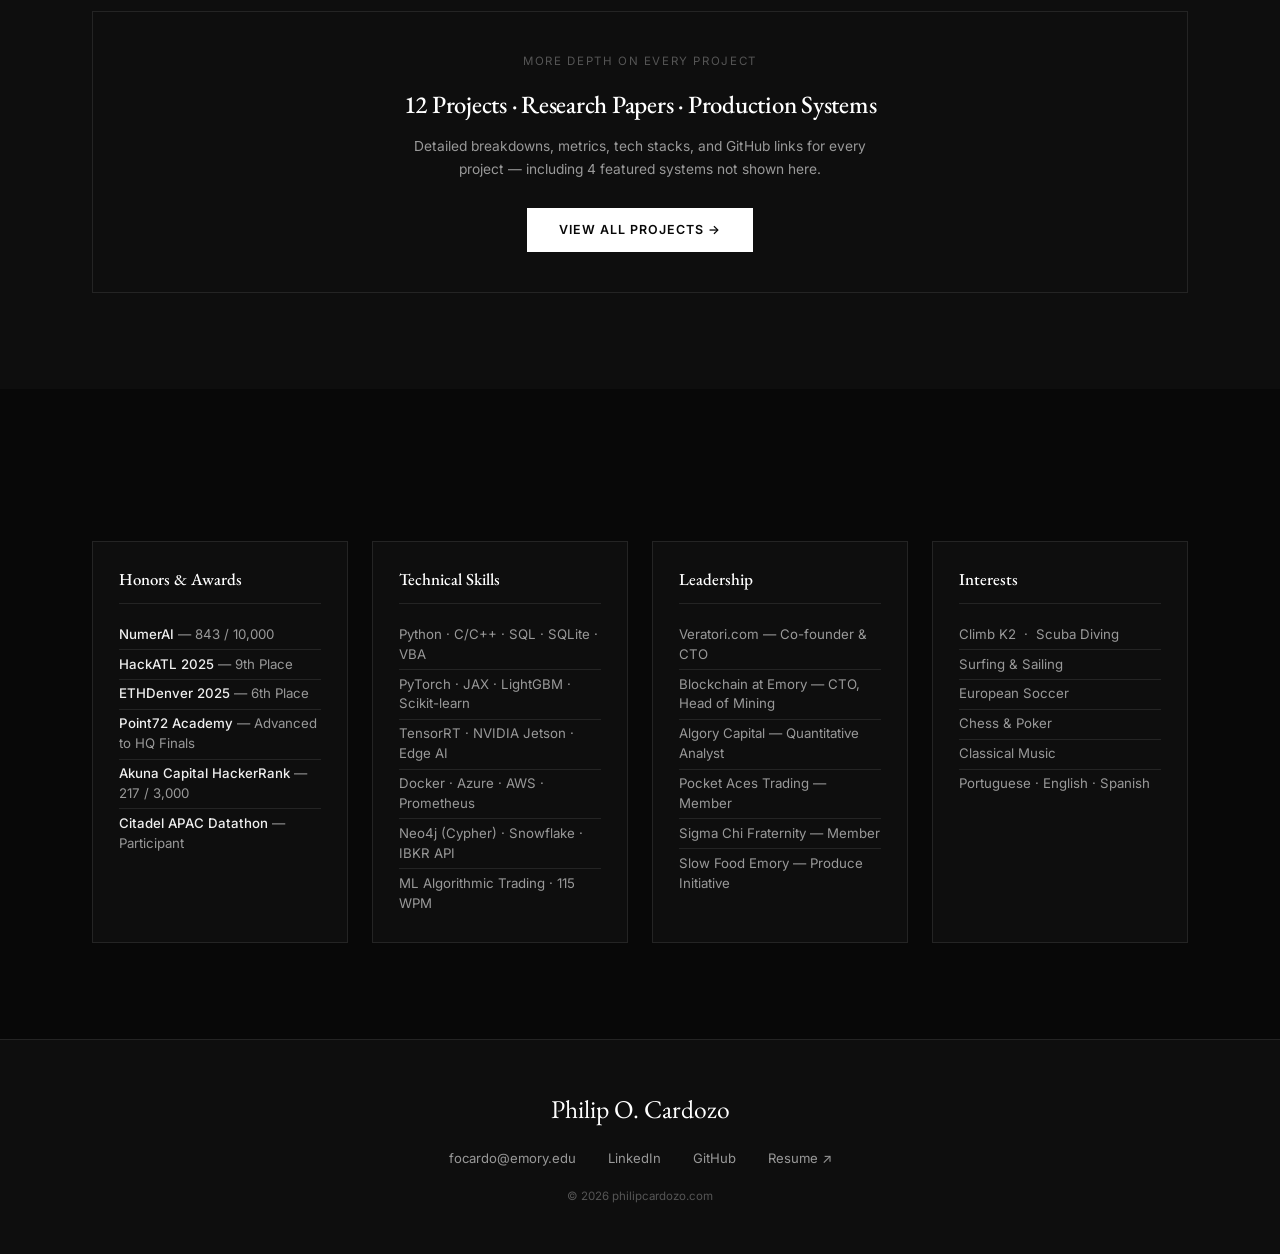
==== commit bbb01047: "Add dedicated projects.html page with deep project detail - New projects.html: 12 projects with feat" ====
--- a/index.html
+++ b/index.html
@@ -22,7 +22,7 @@
       <div class="nav-links" id="navLinks">
         <a href="#experience">Experience</a>
         <a href="#roadmap">Roadmap</a>
-        <a href="#projects">Projects</a>
+        <a href="projects.html">Projects</a>
         <a href="Resume.pdf" target="_blank" class="nav-resume">Resume ↗</a>
       </div>
     </div>
@@ -573,6 +573,12 @@
         </div>
 
       </div>
+      <div style="margin-top: 3rem; text-align: center; padding: 2.5rem; border: 1px solid var(--border); background: var(--bg2);">
+        <p style="font-size:0.72rem; color:var(--text3); letter-spacing:0.14em; text-transform:uppercase; margin-bottom:0.85rem;">More depth on every project</p>
+        <h3 style="font-family:var(--serif); font-size:1.55rem; color:var(--white); font-weight:500; margin-bottom:0.6rem; letter-spacing:-0.01em;">12 Projects · Research Papers · Production Systems</h3>
+        <p style="font-size:0.86rem; color:var(--text2); max-width:480px; margin:0 auto 1.75rem; line-height:1.65;">Detailed breakdowns, metrics, tech stacks, and GitHub links for every project — including 4 featured systems not shown here.</p>
+        <a href="projects.html" style="display:inline-block; padding:0.72rem 2rem; background:var(--white); color:var(--bg); font-size:0.78rem; font-weight:600; letter-spacing:0.08em; text-transform:uppercase; transition:opacity 0.2s;" onmouseover="this.style.opacity='0.84'" onmouseout="this.style.opacity='1'">View All Projects →</a>
+      </div>
     </div>
   </section>
 
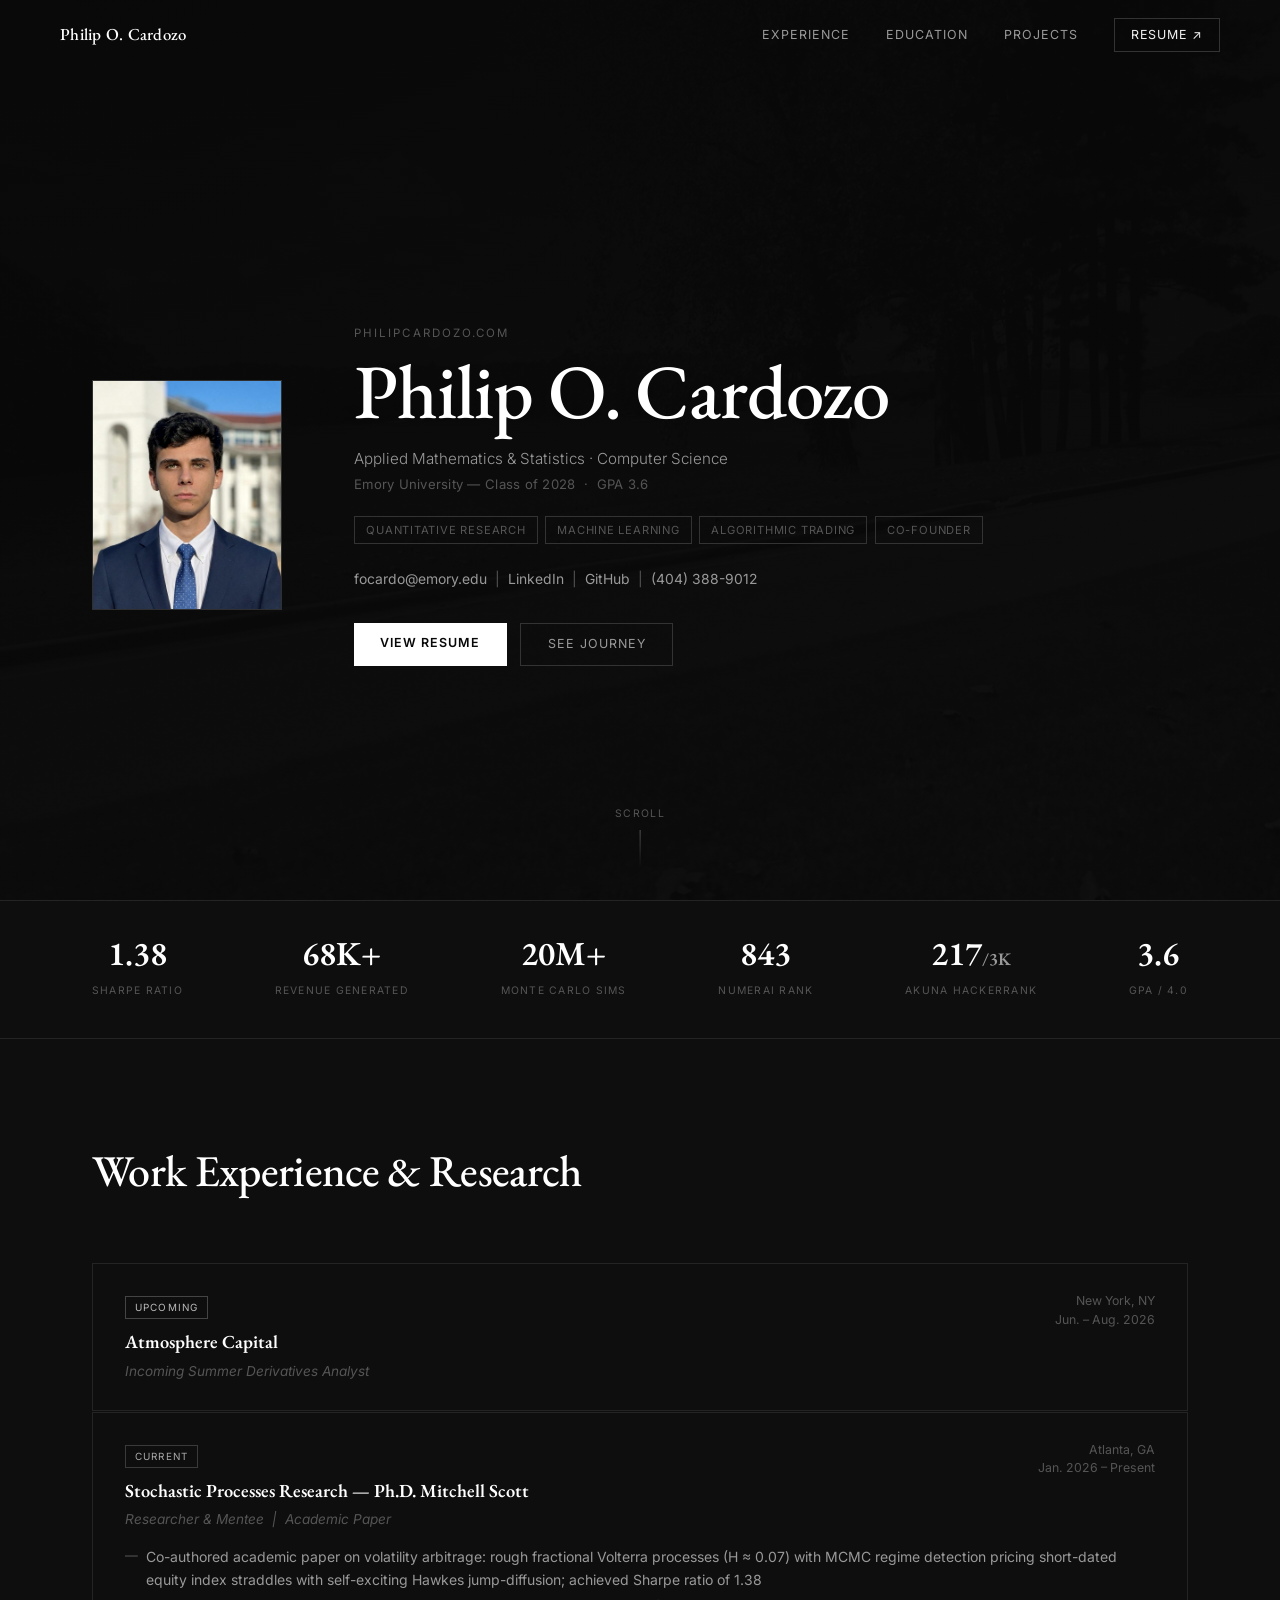
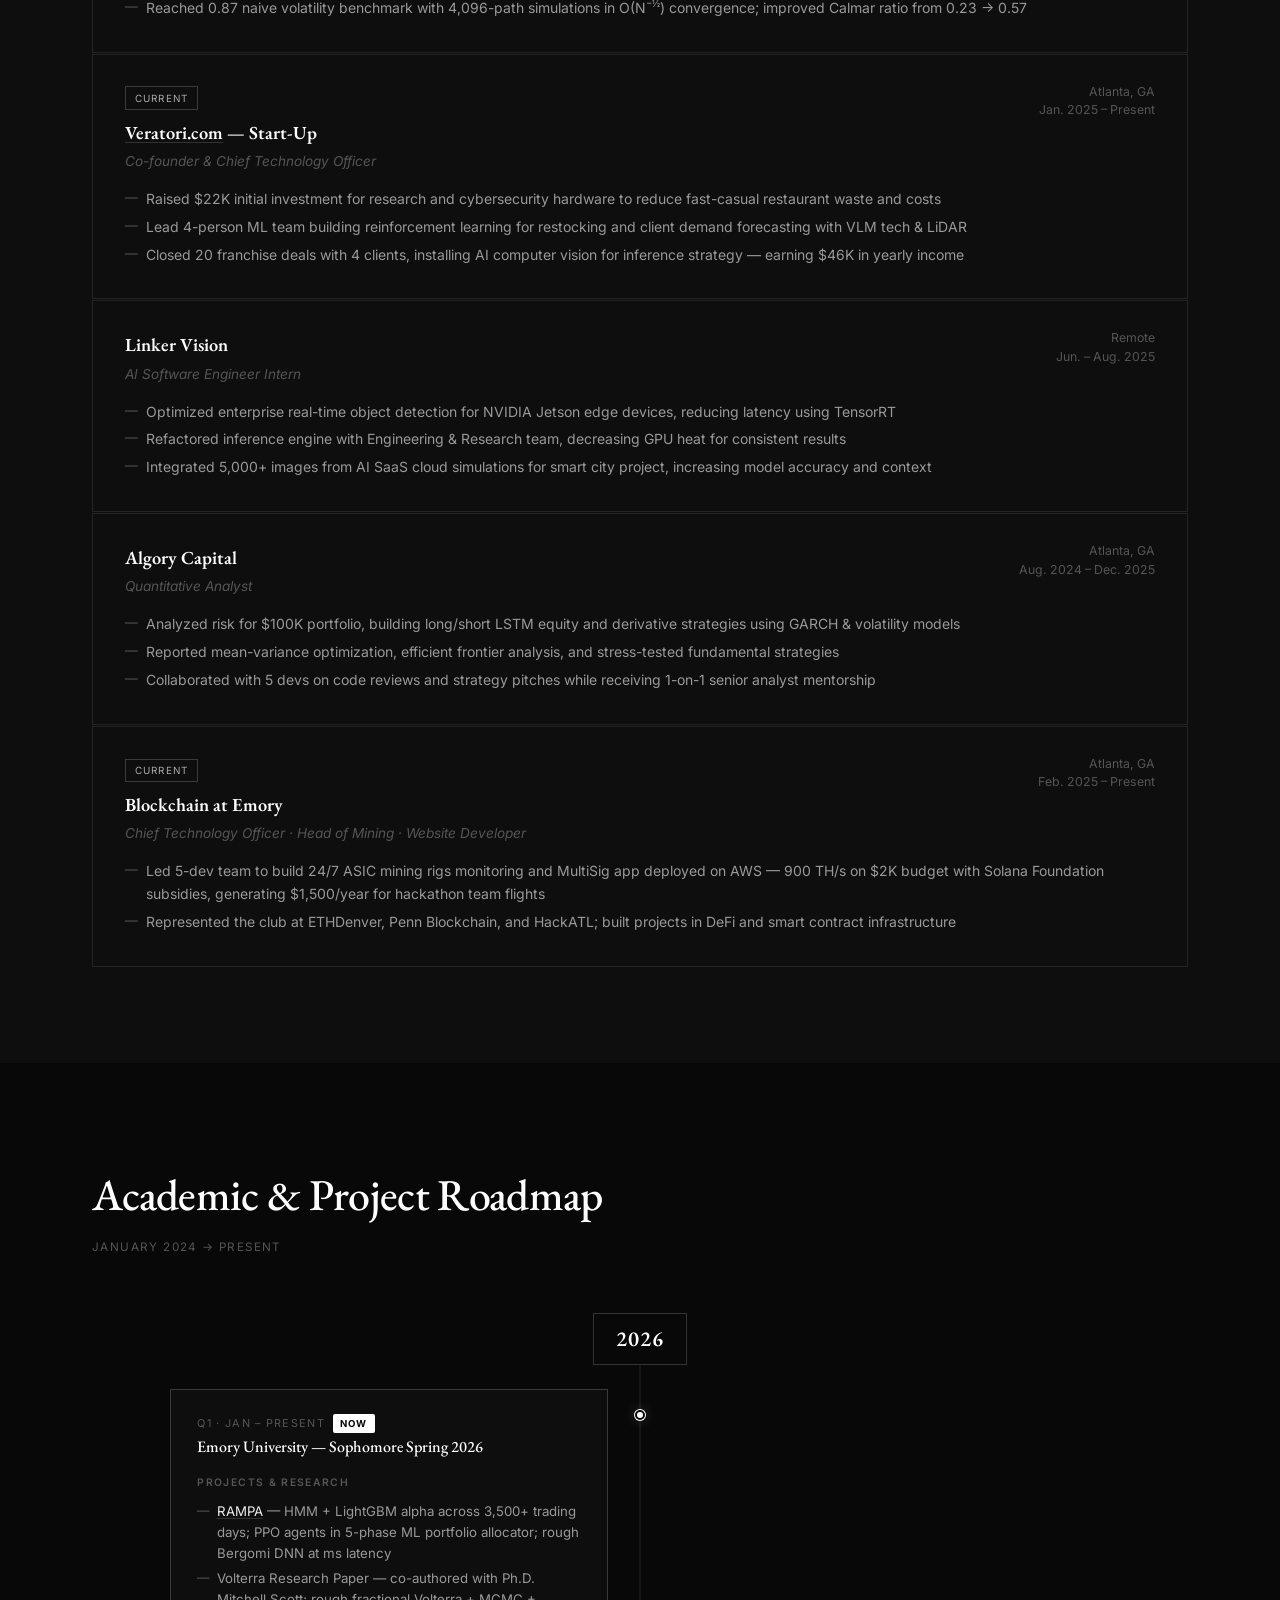
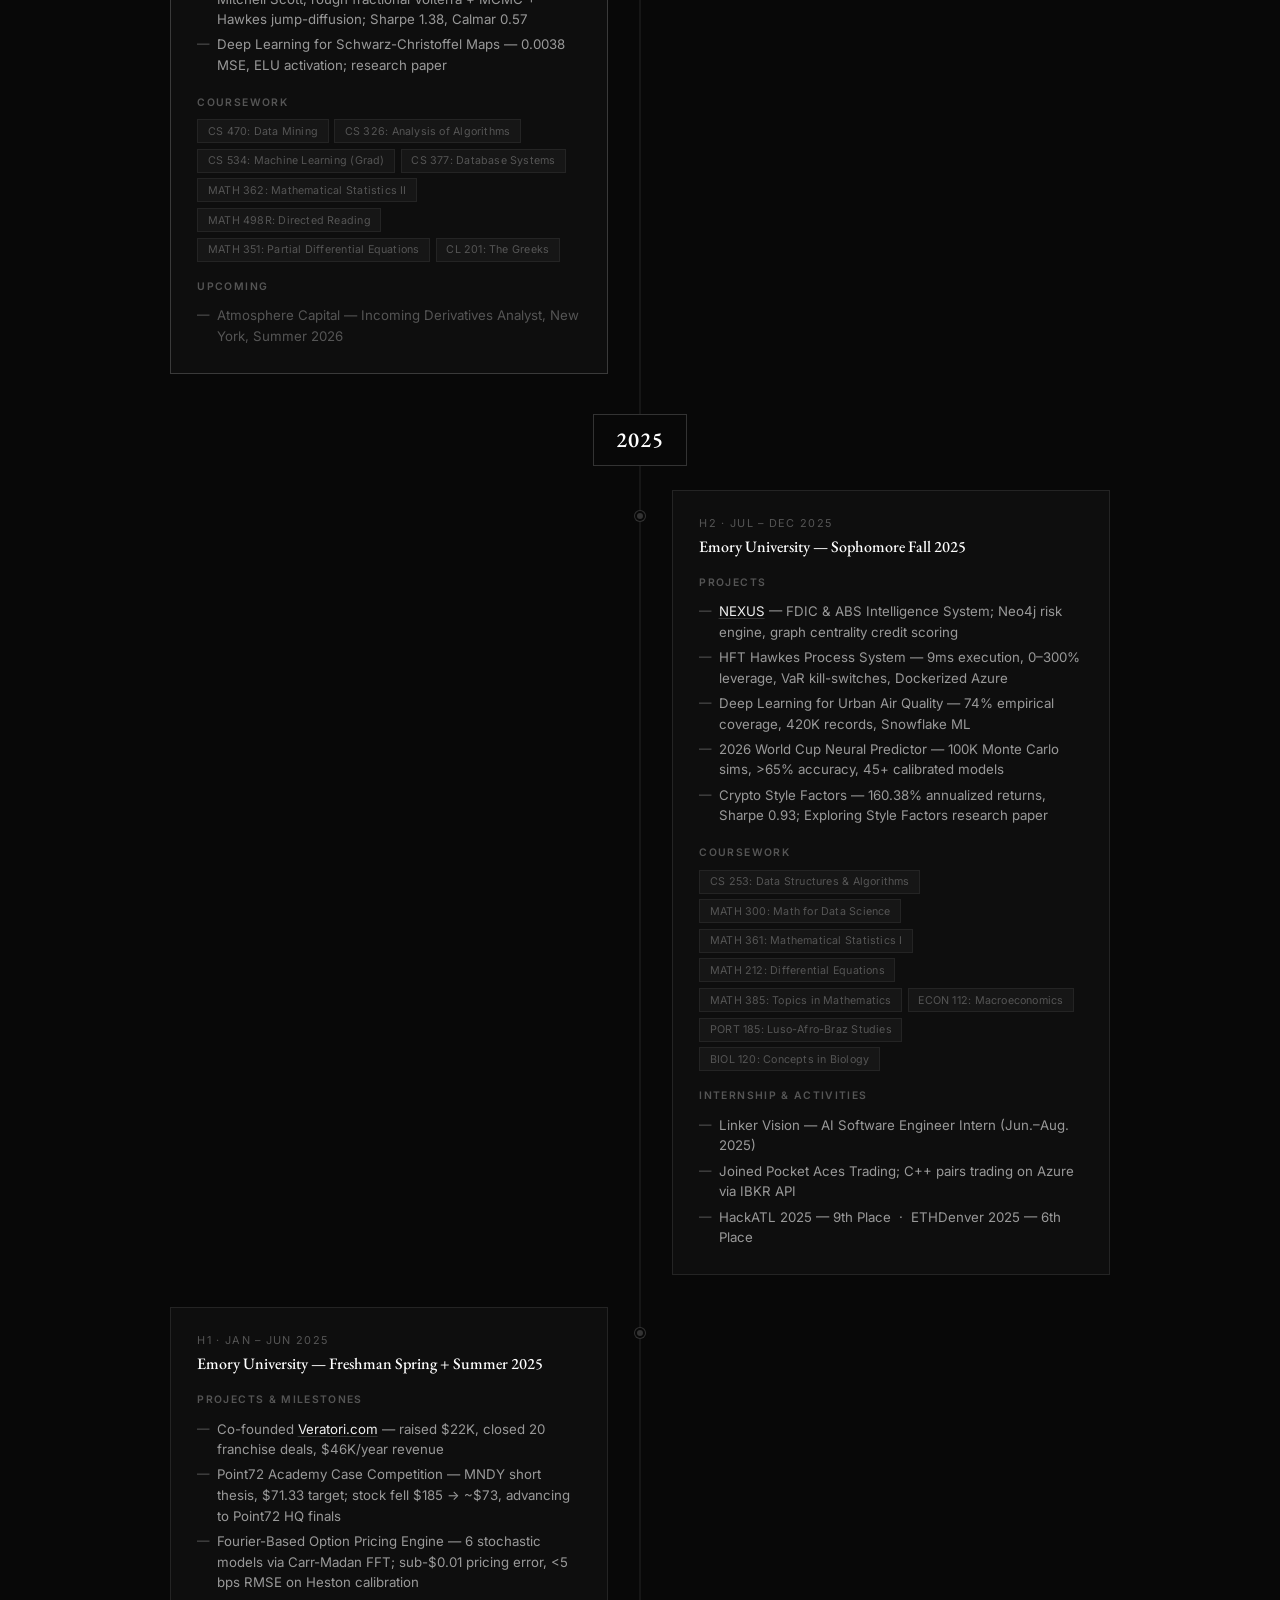
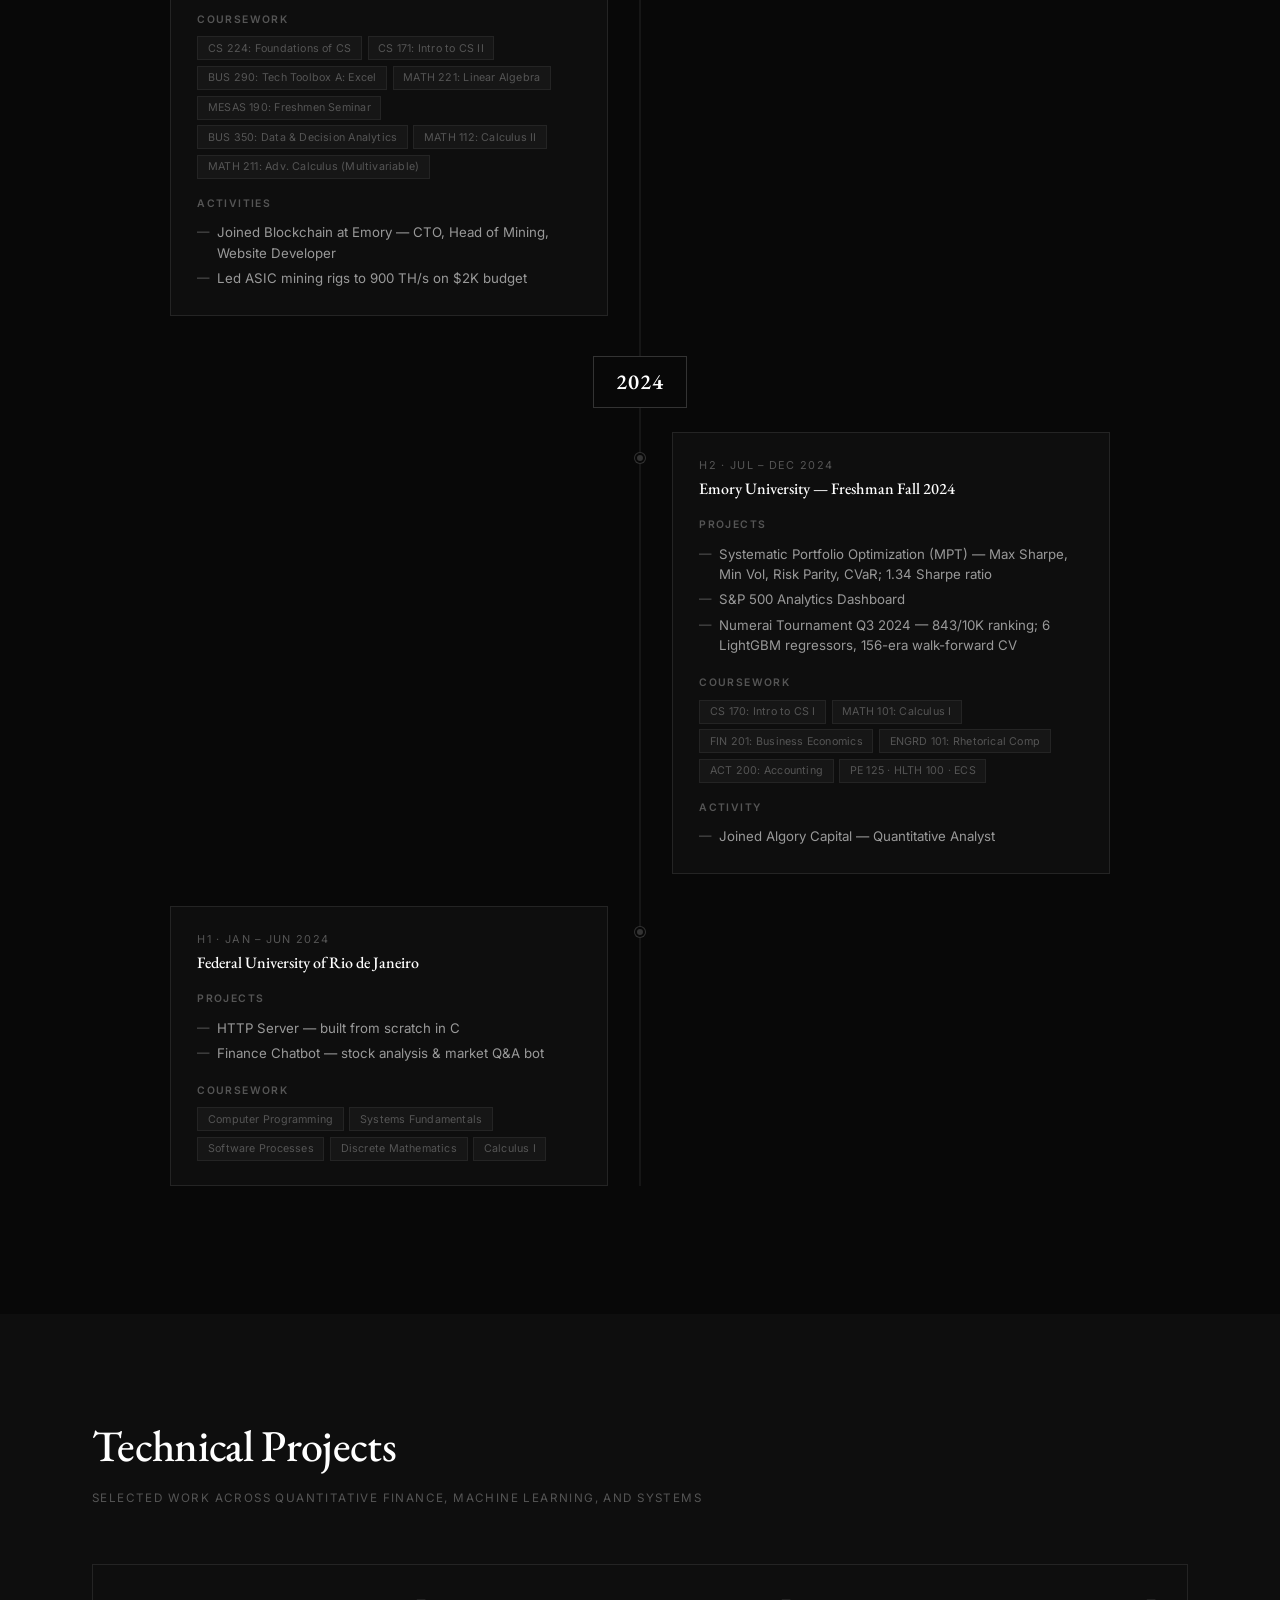
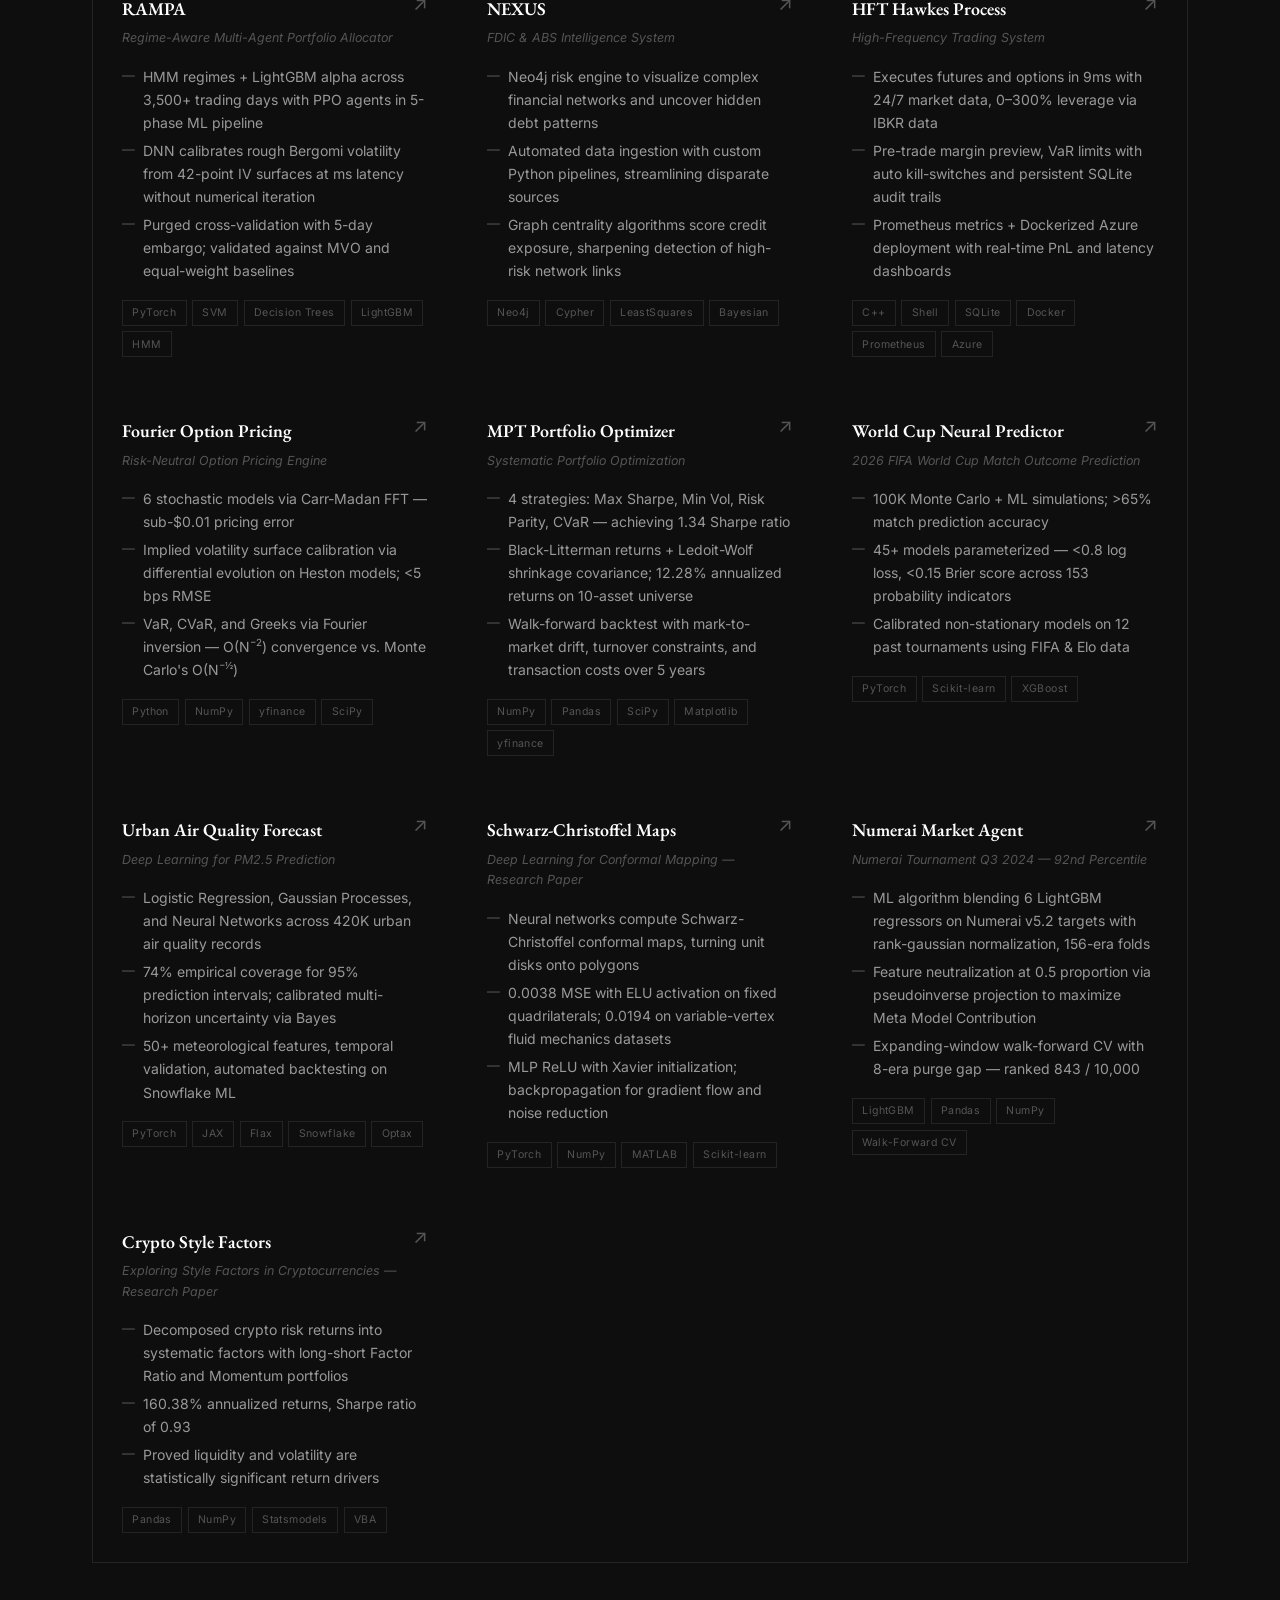
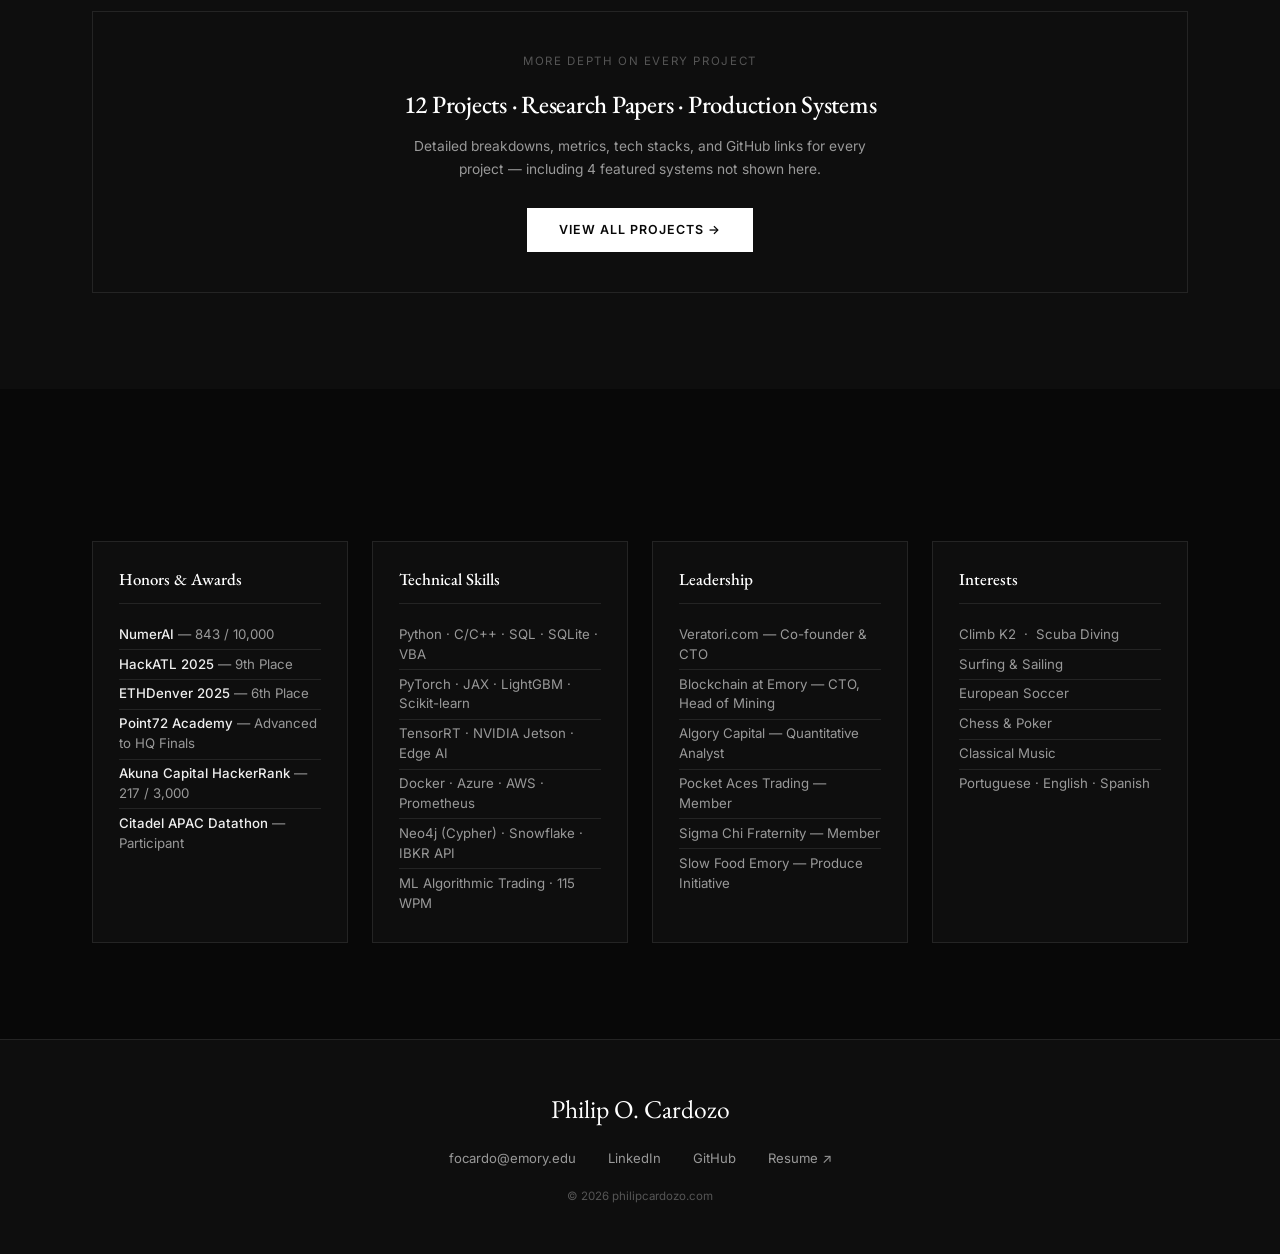
==== commit 915978fb: "Add Education page and update nav across all pages - New education.html: full academic formation pag" ====
--- a/index.html
+++ b/index.html
@@ -21,7 +21,7 @@
       </button>
       <div class="nav-links" id="navLinks">
         <a href="#experience">Experience</a>
-        <a href="#roadmap">Roadmap</a>
+        <a href="education.html">Education</a>
         <a href="projects.html">Projects</a>
         <a href="Resume.pdf" target="_blank" class="nav-resume">Resume ↗</a>
       </div>
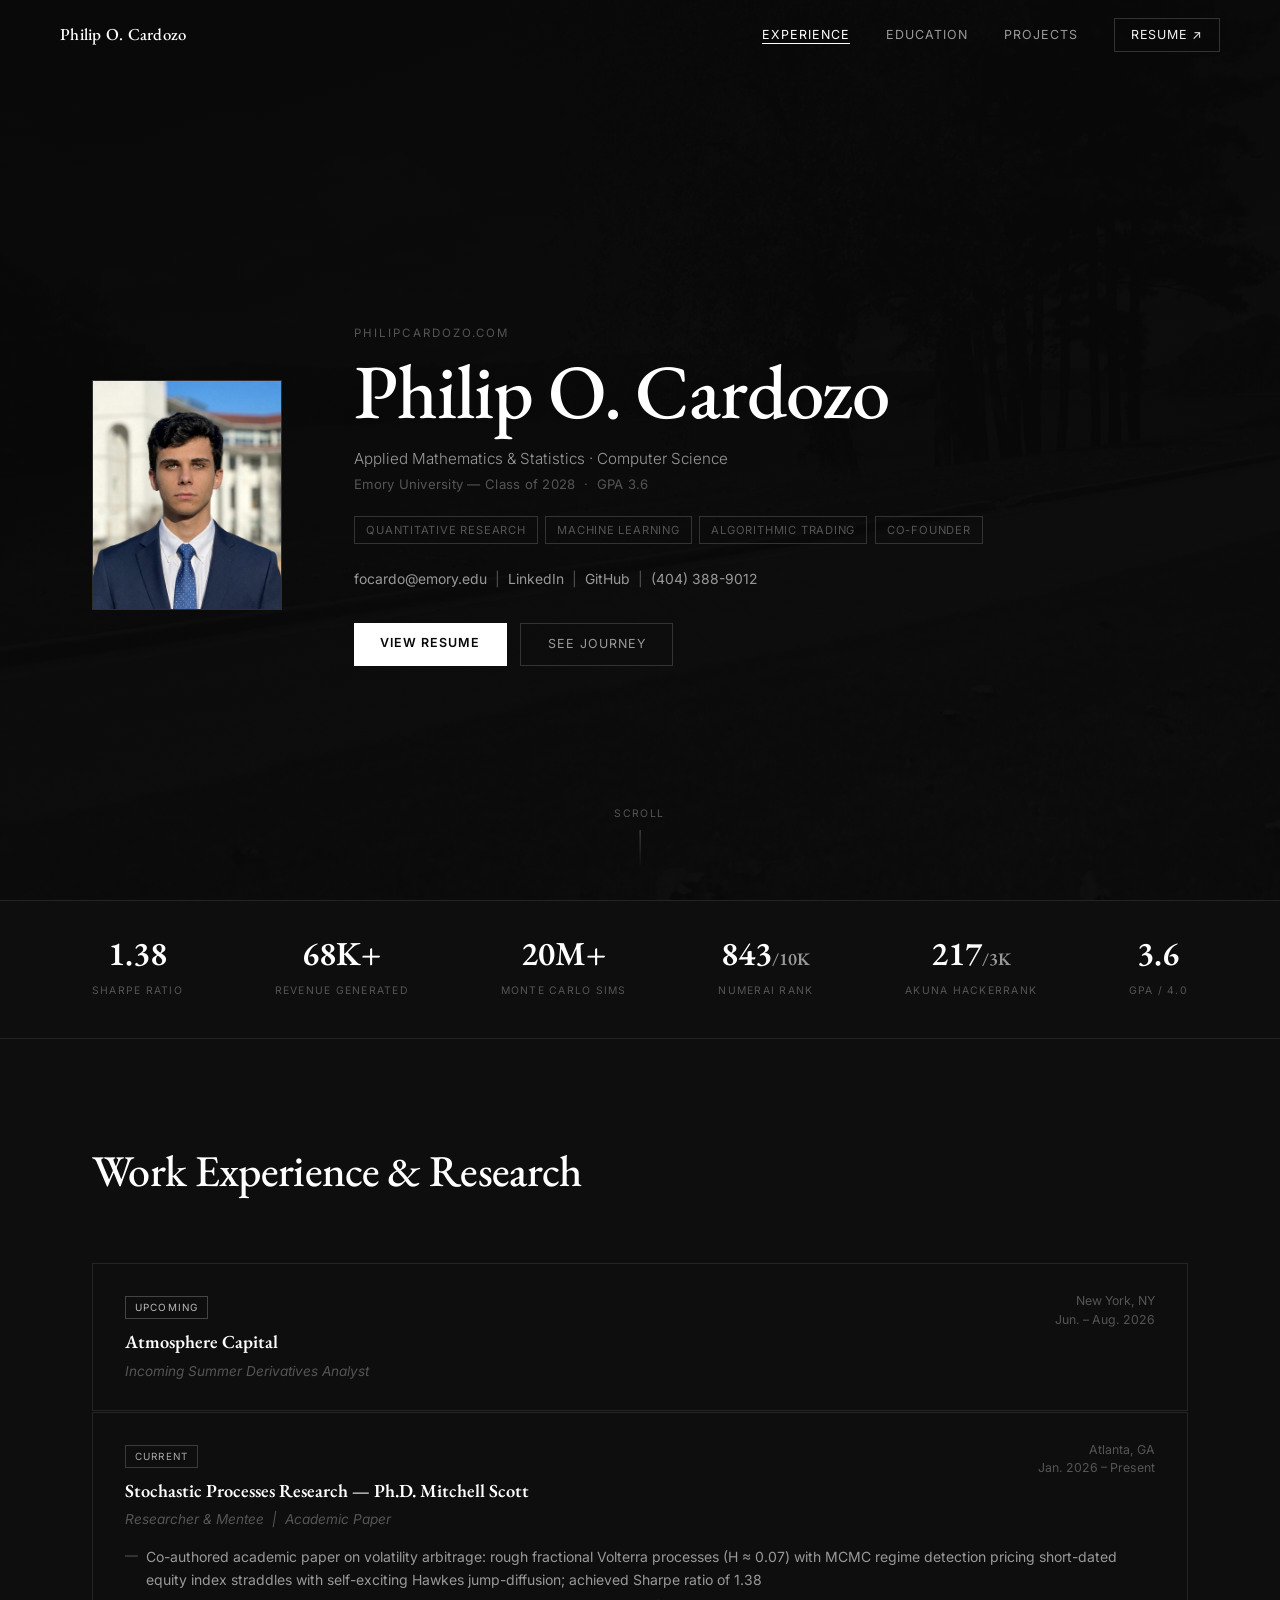
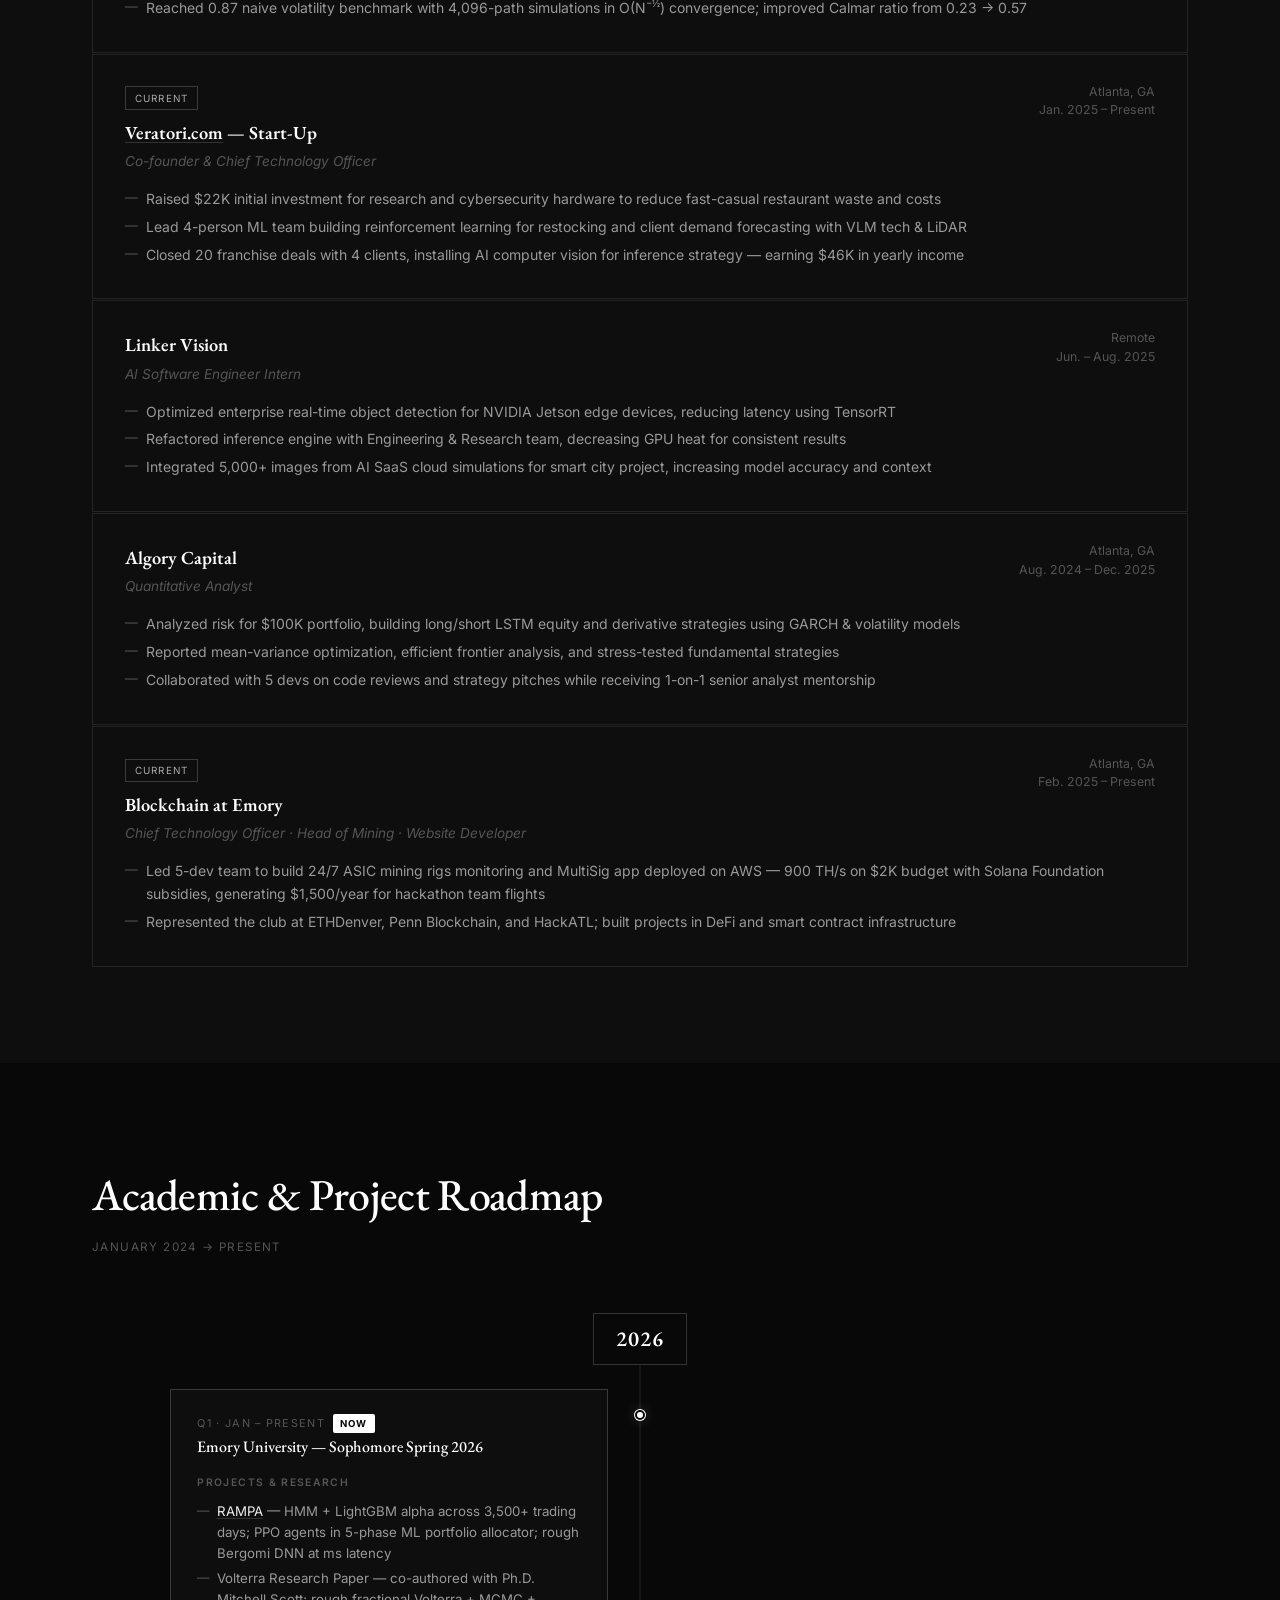
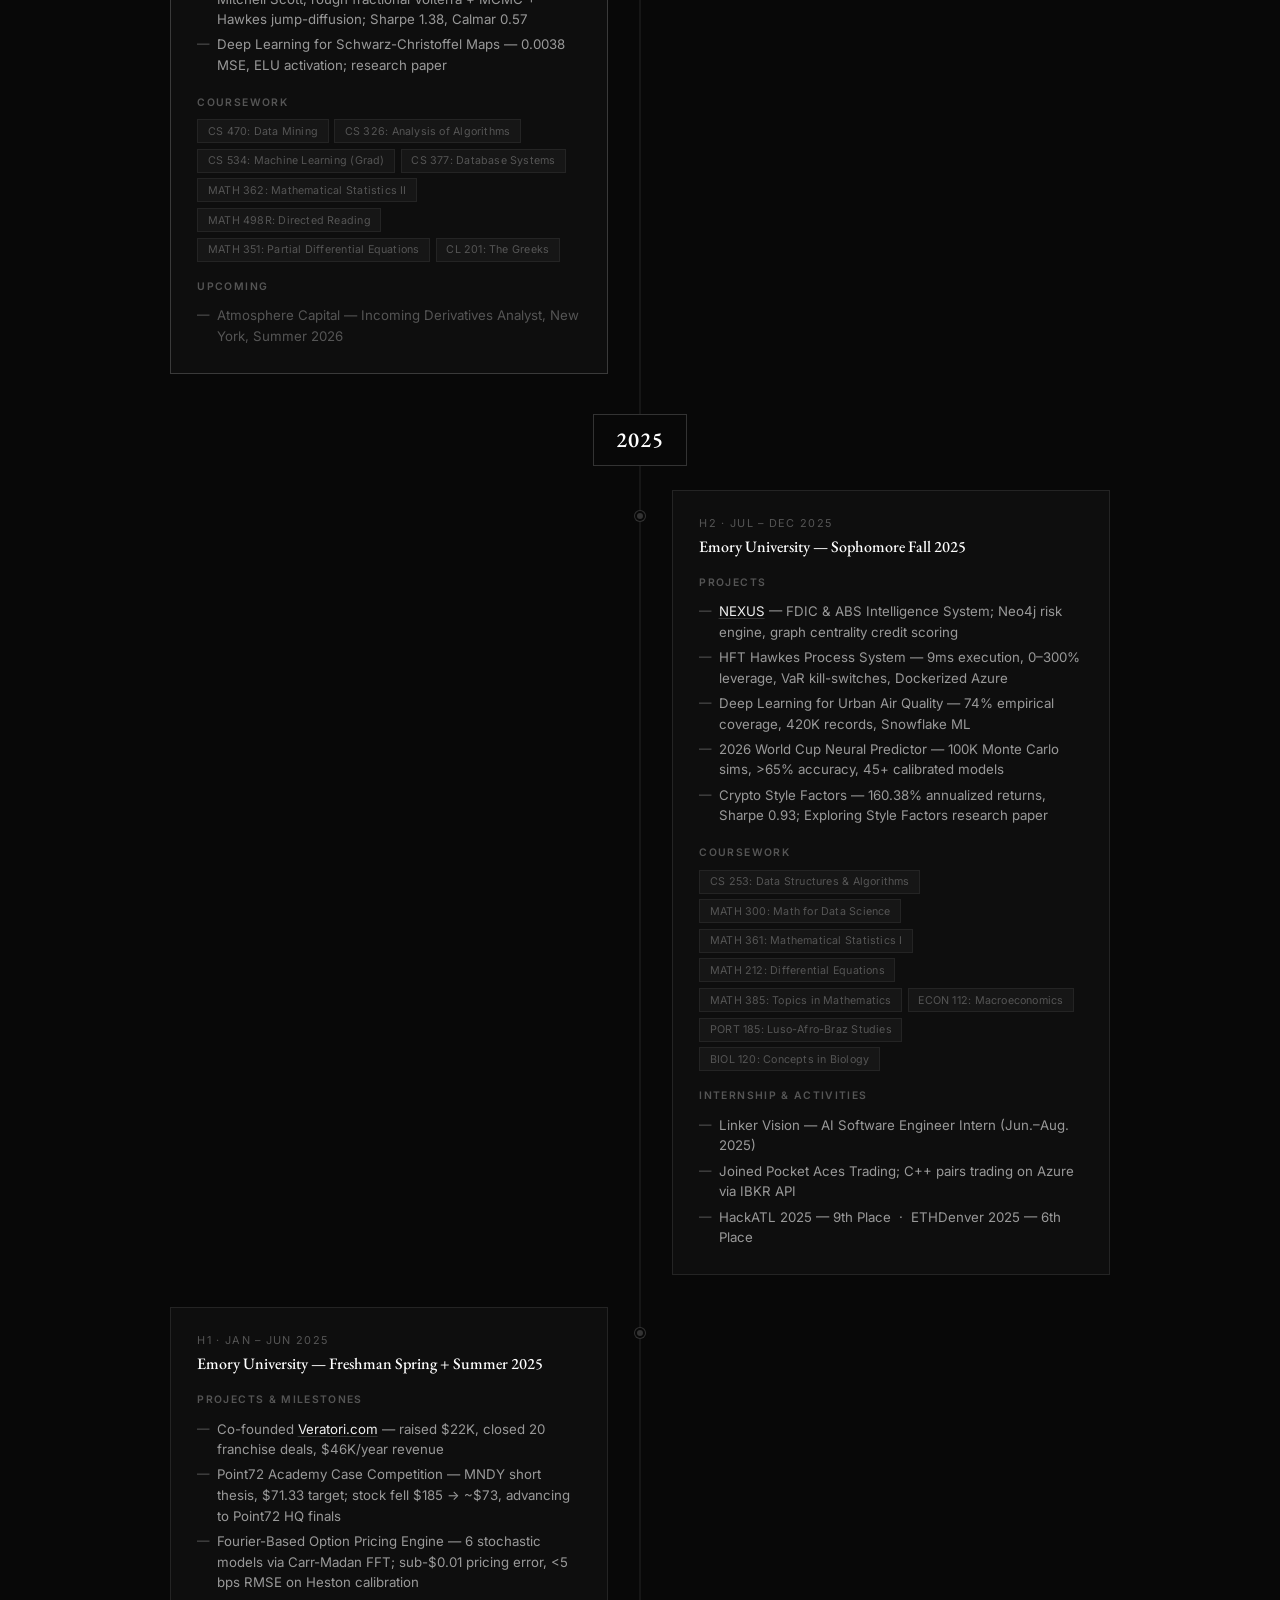
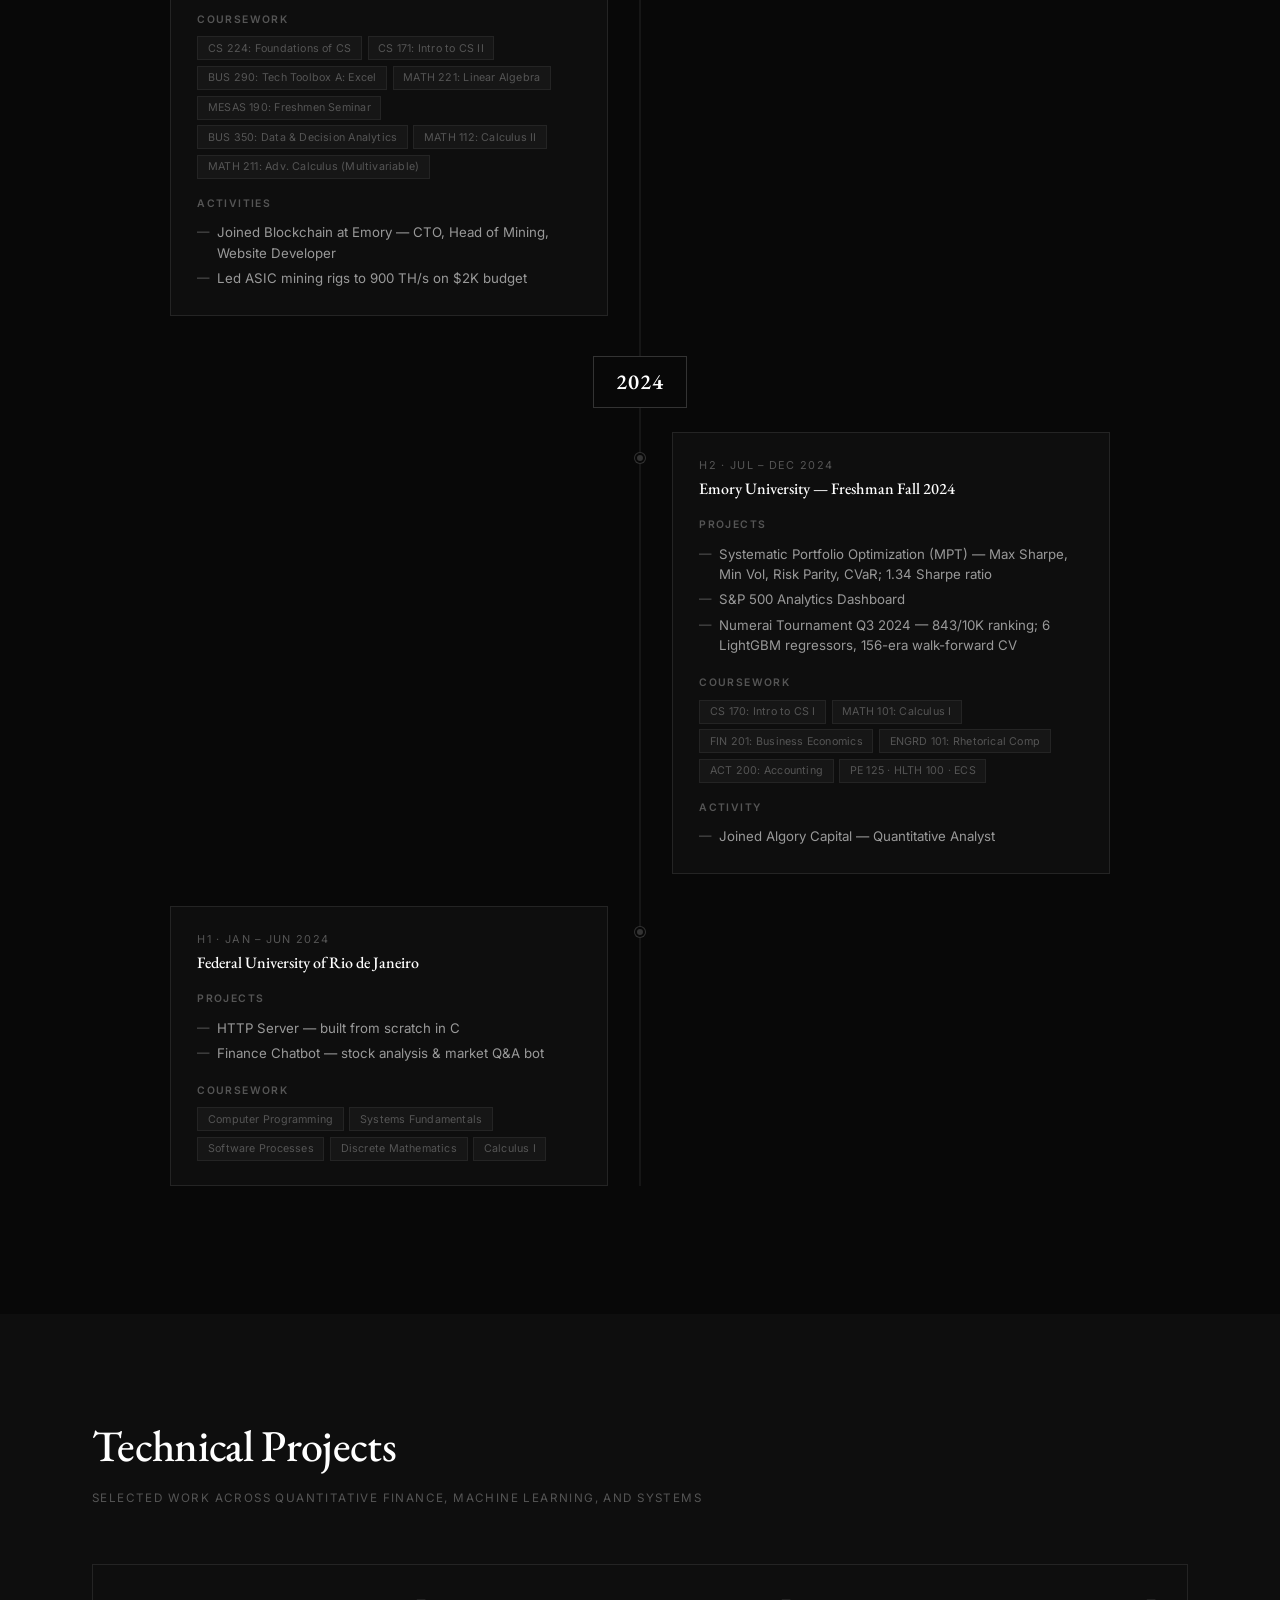
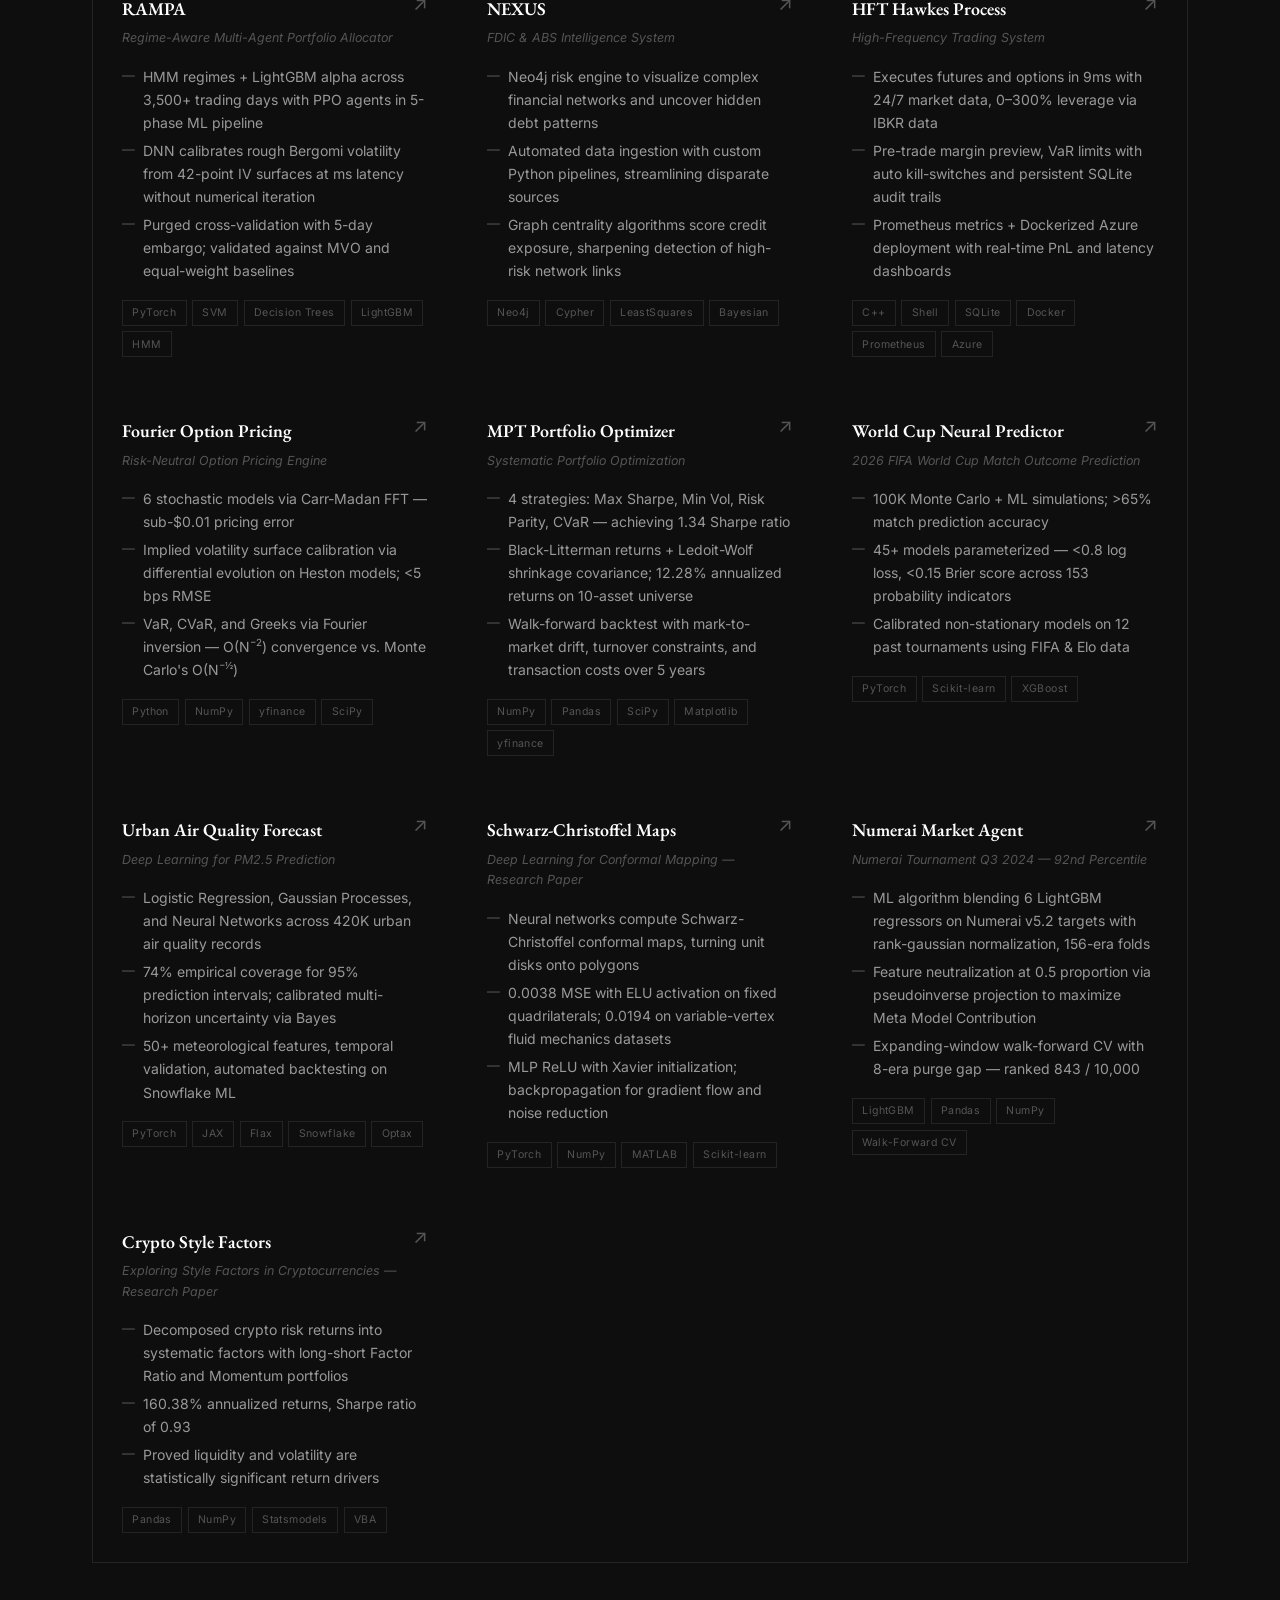
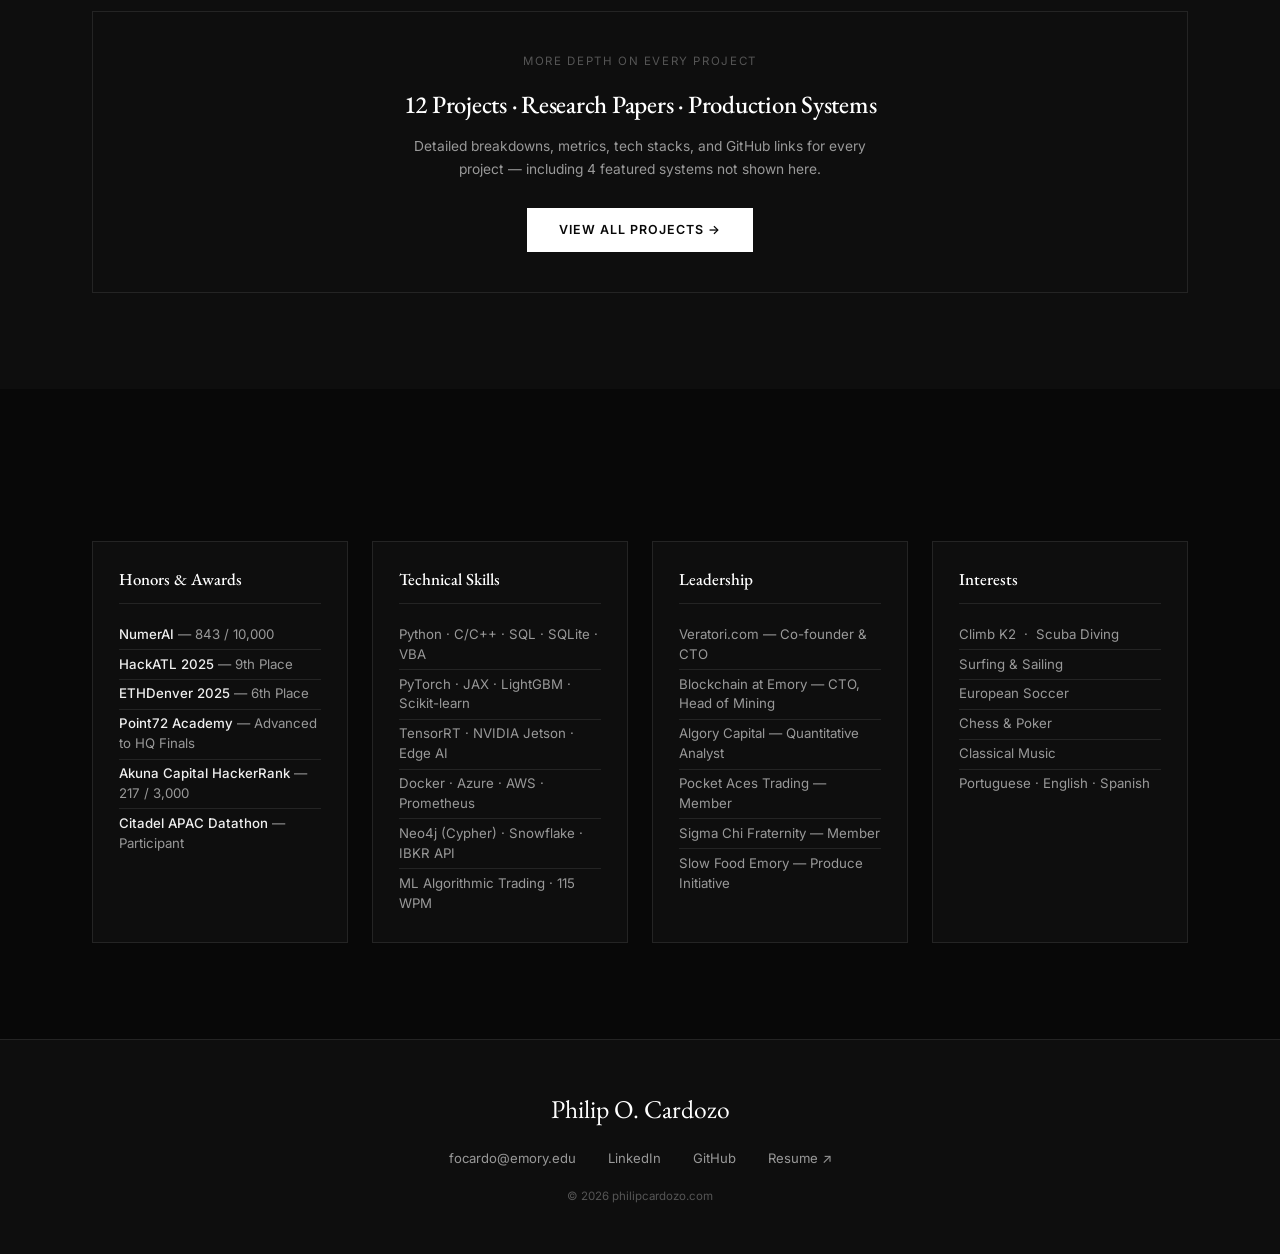
==== commit d2a52b22: "Add nav-active class for consistent active page indicator - styles.css: add .nav-active with white c" ====
--- a/index.html
+++ b/index.html
@@ -20,7 +20,7 @@
         <span></span><span></span><span></span>
       </button>
       <div class="nav-links" id="navLinks">
-        <a href="#experience">Experience</a>
+        <a href="#experience" class="nav-active">Experience</a>
         <a href="education.html">Education</a>
         <a href="projects.html">Projects</a>
         <a href="Resume.pdf" target="_blank" class="nav-resume">Resume ↗</a>
--- a/styles.css
+++ b/styles.css
@@ -76,6 +76,13 @@
   transition: color 0.2s;
 }
 .nav-links a:hover { color: var(--white); }
+.nav-links a.nav-active {
+  color: var(--white) !important;
+  text-decoration: underline;
+  text-underline-offset: 4px;
+  text-decoration-thickness: 1px;
+  text-decoration-color: var(--white);
+}
 
 .nav-resume {
   padding: 0.38rem 1rem !important;
